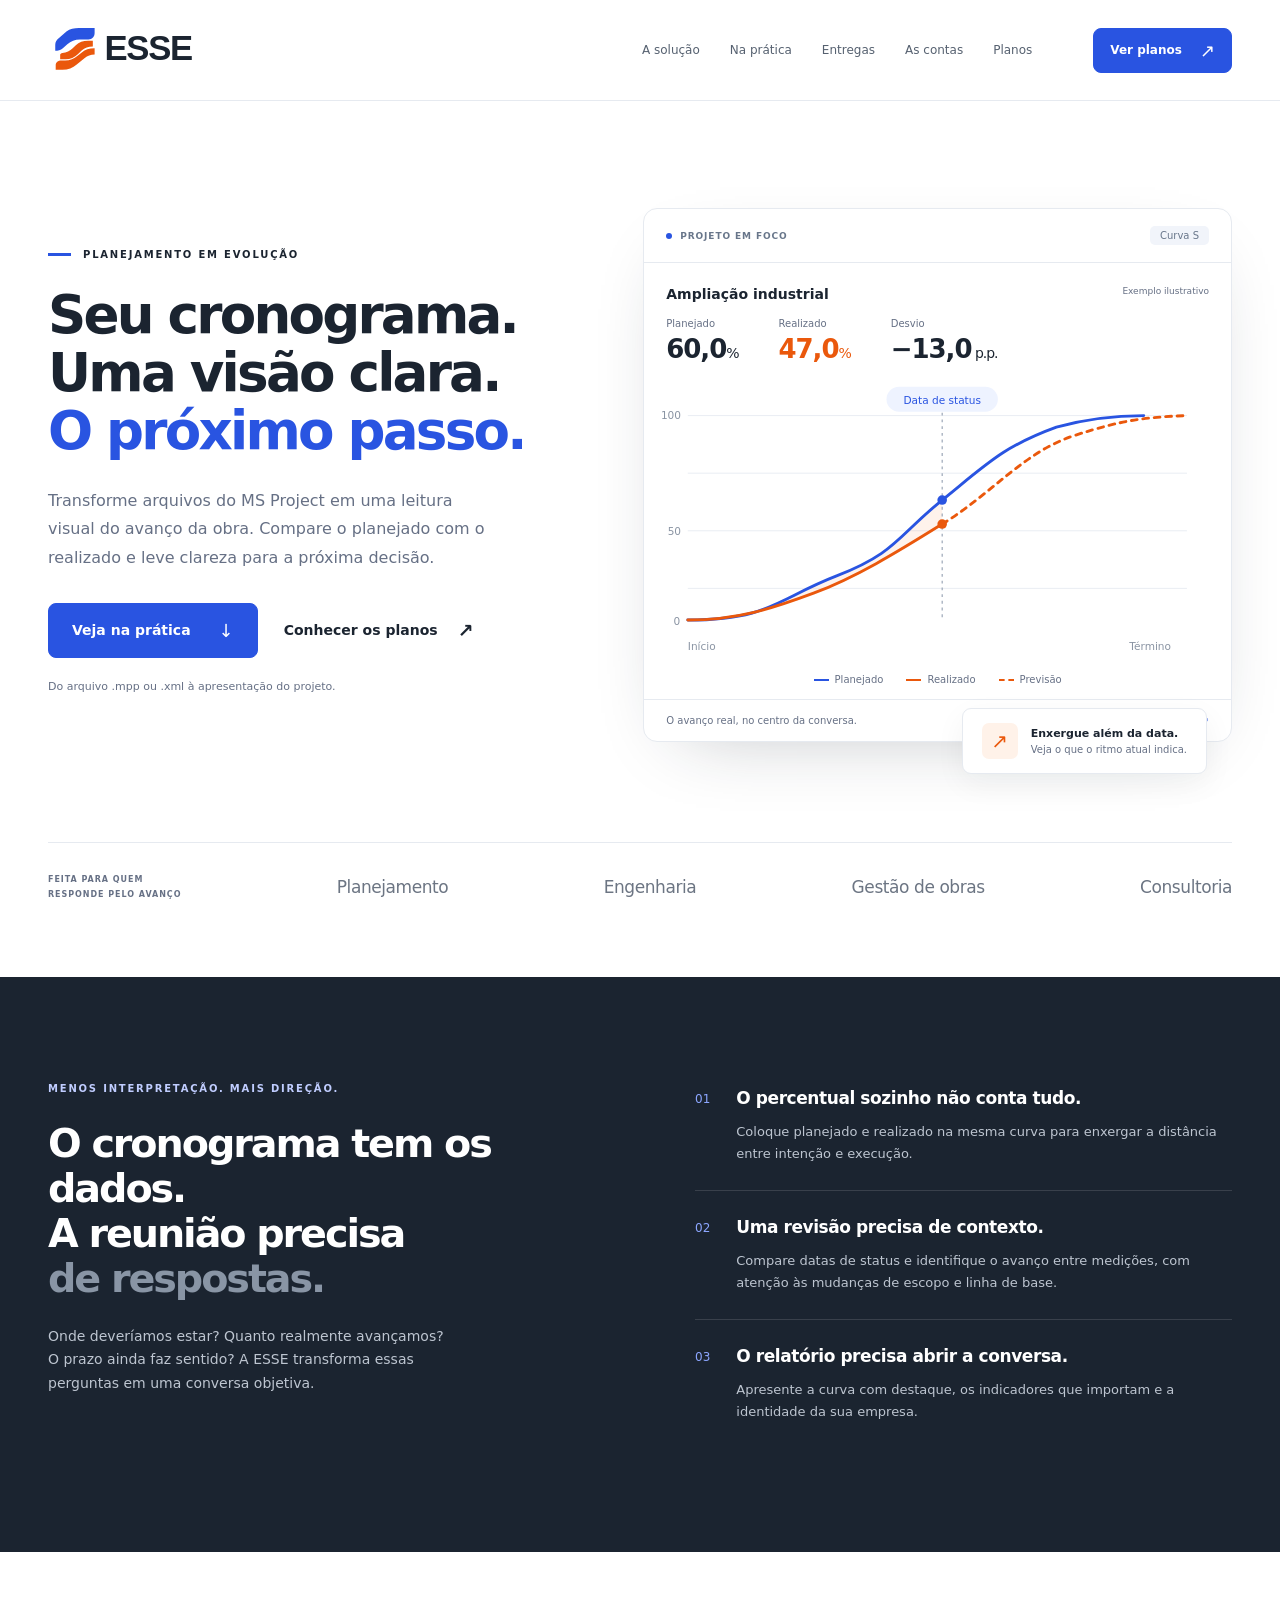
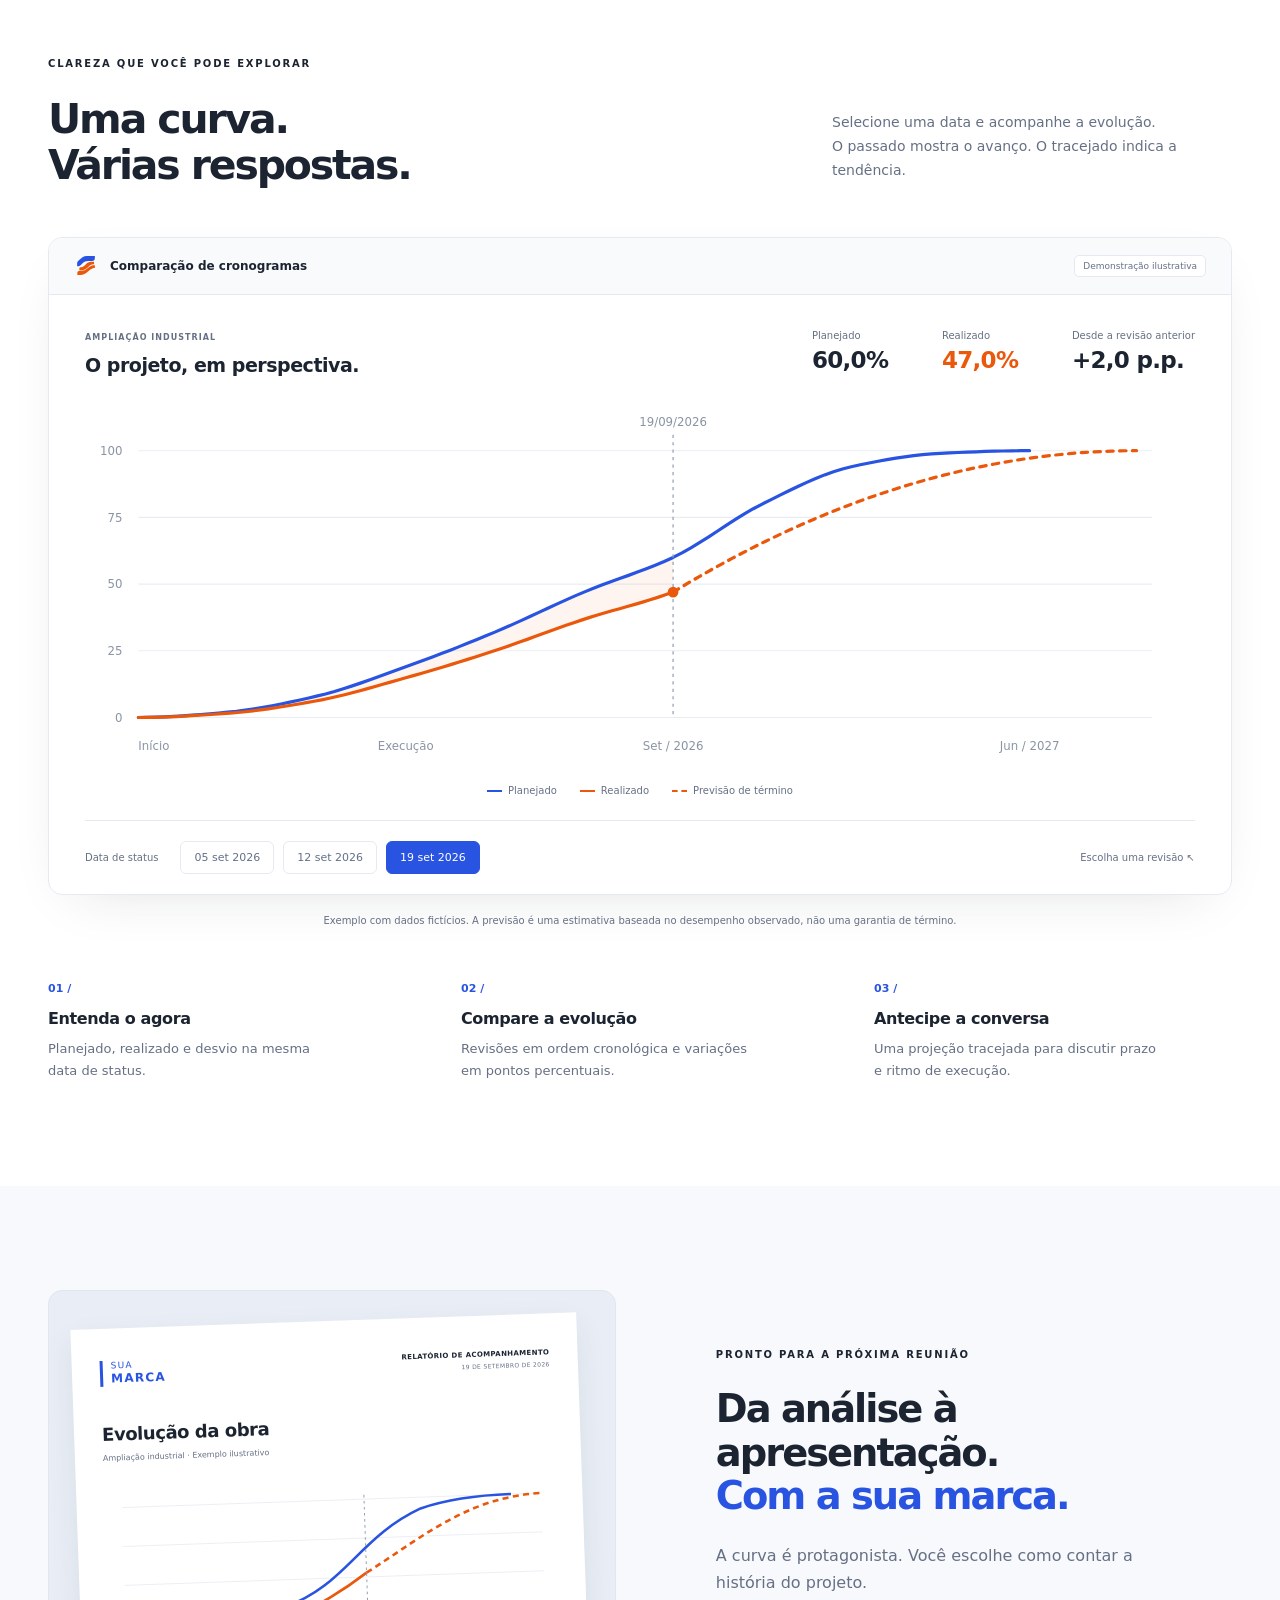
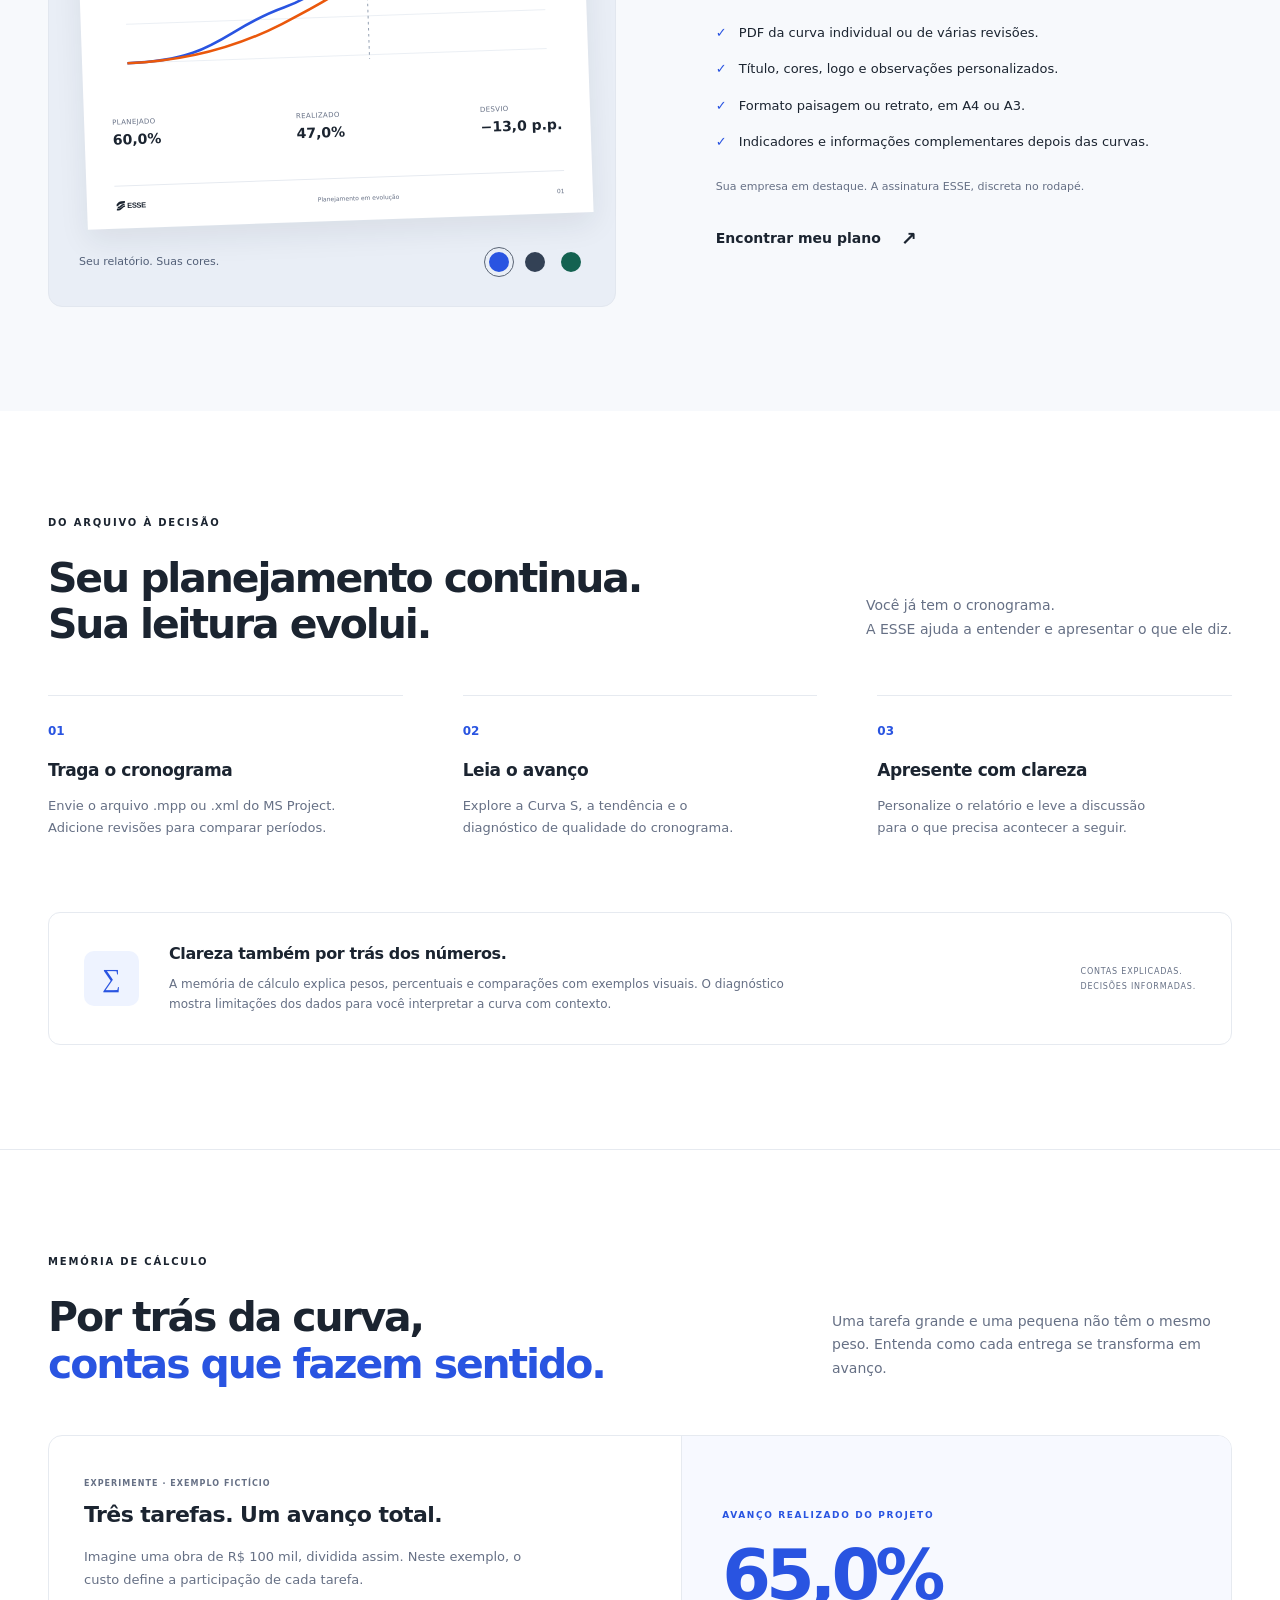
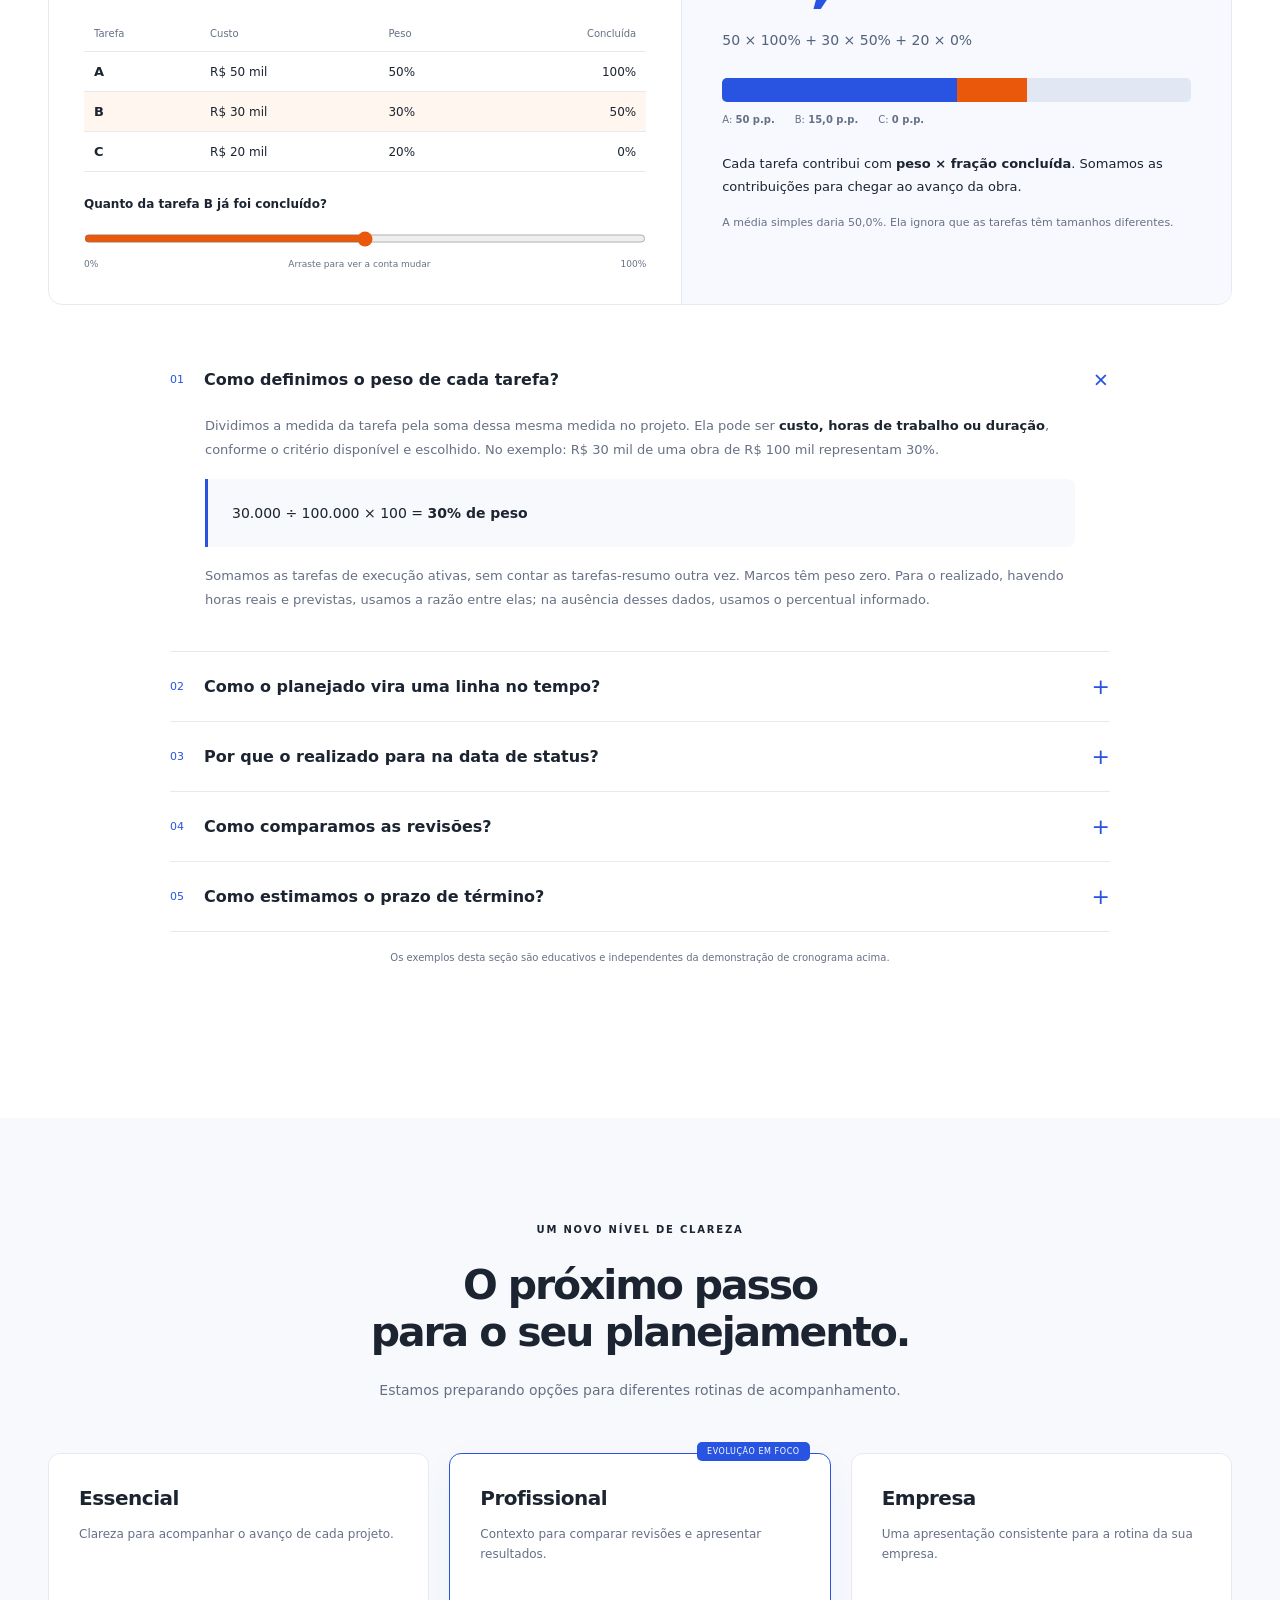
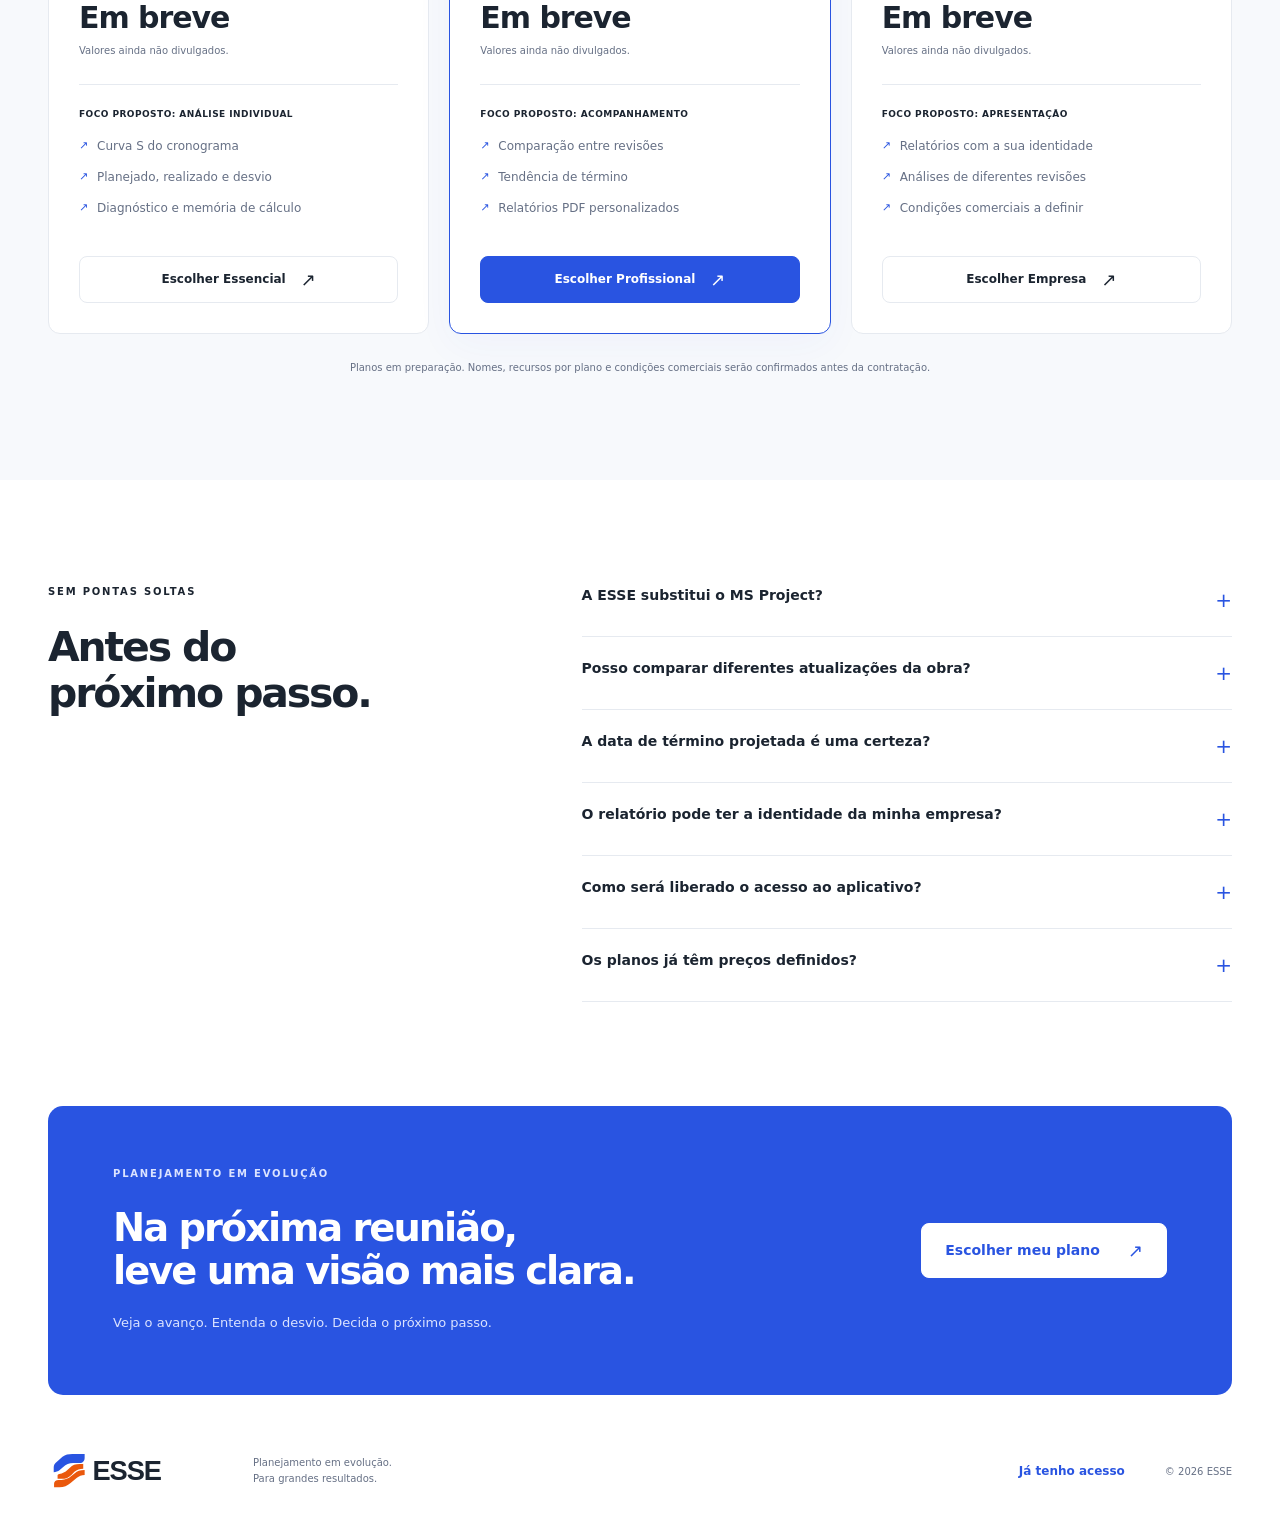
==== index.html @ 0343094c "feat: adiciona landing page ESSE Co-Authored-By: Claude Sonnet 5.5 <noreply@anthropic.com>" ====
<!doctype html>
<html lang="pt-BR">
<head>
  <meta charset="utf-8">
  <meta name="viewport" content="width=device-width, initial-scale=1">
  <title>ESSE — Seu cronograma, com clareza para decidir.</title>
  <meta name="description" content="Transforme cronogramas do MS Project em Curvas S, compare revisões e apresente relatórios com a sua marca. Planejamento em evolução com ESSE.">
  <meta name="theme-color" content="#2954E1">
  <meta property="og:title" content="ESSE — Veja o avanço. Entenda o desvio. Decida o próximo passo.">
  <meta property="og:description" content="Do cronograma à conversa que faz o projeto avançar. Conheça a ESSE.">
  <meta property="og:type" content="website">
  <link rel="icon" href="assets/favicon.svg" type="image/svg+xml">
  <link rel="stylesheet" href="assets/brand.css">
  <link rel="stylesheet" href="styles.css">
  <script src="config.js" defer></script>
  <script src="site.js" defer></script>
</head>
<body>
<a class="skip-link" href="#conteudo">Pular para o conteúdo</a>
<header class="site-header">
  <div class="wrap nav-row">
    <a href="#inicio" class="brand" aria-label="ESSE, início"><img src="assets/logo.svg" alt="ESSE" width="130" height="34"></a>
    <button class="menu-toggle" aria-expanded="false" aria-controls="navigation" aria-label="Abrir menu"><span></span><span></span></button>
    <nav id="navigation" aria-label="Navegação principal">
      <a href="#solucao">A solução</a><a href="#demonstracao">Na prática</a><a href="#entregas">Entregas</a><a href="#memoria">As contas</a><a href="#planos">Planos</a>
    </nav>
    <a class="button button-small" href="#planos">Ver planos <span aria-hidden="true">↗</span></a>
  </div>
</header>
<main id="conteudo">
  <section id="inicio" class="hero wrap">
    <div class="hero-copy">
      <p class="eyebrow"><span class="little-line"></span> PLANEJAMENTO EM EVOLUÇÃO</p>
      <h1>Seu cronograma.<br>Uma visão clara.<br><em>O próximo passo.</em></h1>
      <p class="lead">Transforme arquivos do MS Project em uma leitura visual do avanço da obra. Compare o planejado com o realizado e leve clareza para a próxima decisão.</p>
      <div class="actions"><a class="button" href="#demonstracao">Veja na prática <span aria-hidden="true">↓</span></a><a class="text-link" href="#planos">Conhecer os planos <span aria-hidden="true">↗</span></a></div>
      <p class="hero-footnote">Do arquivo .mpp ou .xml à apresentação do projeto.</p>
    </div>
    <div class="hero-visual" aria-label="Exemplo ilustrativo de análise de avanço">
      <div class="visual-top"><span class="project-dot"></span><span>PROJETO EM FOCO</span><span class="live-label">Curva S</span></div>
      <div class="visual-title"><span>Ampliação industrial</span><small>Exemplo ilustrativo</small></div>
      <div class="hero-kpis"><div><span>Planejado</span><b>60,0<small>%</small></b></div><div><span>Realizado</span><b class="orange">47,0<small>%</small></b></div><div><span>Desvio</span><b>−13,0<small> p.p.</small></b></div></div>
      <svg class="hero-chart" viewBox="0 0 580 290" role="img" aria-labelledby="hero-chart-title">
        <title id="hero-chart-title">Exemplo: planejado em 60%, realizado em 47% e previsão tracejada após a data de status.</title>
        <g class="chart-grid"><path d="M30 35H550M30 95H550M30 155H550M30 215H550"/></g>
        <g class="chart-labels"><text x="2" y="39">100</text><text x="9" y="159">50</text><text x="15" y="253">0</text><text x="30" y="279">Início</text><text x="490" y="279">Término</text></g>
        <path d="M30 248C115 248 123 226 185 202S248 161 295 123L295 148C247 178 206 206 161 220S74 248 30 248Z" fill="#EA580C" opacity=".08"/>
        <path d="M30 248C115 248 123 226 185 202S248 161 295 123S359 67 414 47C450 37 480 35 505 35" class="planned-stroke"/>
        <path d="M30 248C82 248 118 236 161 220S247 178 295 148" class="actual-stroke"/>
        <path d="M295 148C346 117 380 73 432 56S506 37 548 35" class="forecast-stroke"/>
        <path d="M295 25V249" class="status-stroke"/>
        <circle cx="295" cy="123" r="5" fill="#2954E1"/><circle cx="295" cy="148" r="5" fill="#EA580C"/>
        <rect x="237" y="5" width="116" height="26" rx="13" fill="#EEF3FF"/><text x="295" y="23" text-anchor="middle" font-size="11" fill="#2954E1">Data de status</text>
      </svg>
      <div class="chart-legend"><span class="legend-plan">Planejado</span><span class="legend-actual">Realizado</span><span class="legend-forecast">Previsão</span></div>
      <div class="visual-bottom"><span>O avanço real, no centro da conversa.</span><span aria-hidden="true">↗</span></div>
      <div class="floating-note"><span class="note-icon" aria-hidden="true">↗</span><div><strong>Enxergue além da data.</strong><span>Veja o que o ritmo atual indica.</span></div></div>
    </div>
  </section>
  <div class="audience wrap"><span>FEITA PARA QUEM<br>RESPONDE PELO AVANÇO</span><p>Planejamento</p><p>Engenharia</p><p>Gestão de obras</p><p>Consultoria</p></div>

  <section id="solucao" class="problem-section section-pad">
    <div class="wrap problem-grid">
      <div><p class="eyebrow">MENOS INTERPRETAÇÃO. MAIS DIREÇÃO.</p><h2>O cronograma tem os dados.<br>A reunião precisa <br><span class="muted">de respostas.</span></h2><p class="section-intro">Onde deveríamos estar? Quanto realmente avançamos? O prazo ainda faz sentido? A ESSE transforma essas perguntas em uma conversa objetiva.</p></div>
      <div class="questions">
        <article><span class="number">01</span><div><h3>O percentual sozinho não conta tudo.</h3><p>Coloque planejado e realizado na mesma curva para enxergar a distância entre intenção e execução.</p></div></article>
        <article><span class="number">02</span><div><h3>Uma revisão precisa de contexto.</h3><p>Compare datas de status e identifique o avanço entre medições, com atenção às mudanças de escopo e linha de base.</p></div></article>
        <article><span class="number">03</span><div><h3>O relatório precisa abrir a conversa.</h3><p>Apresente a curva com destaque, os indicadores que importam e a identidade da sua empresa.</p></div></article>
      </div>
    </div>
  </section>

  <section id="demonstracao" class="wrap section-pad demo-section">
    <div class="section-heading"><div><p class="eyebrow">CLAREZA QUE VOCÊ PODE EXPLORAR</p><h2>Uma curva.<br>Várias respostas.</h2></div><p>Selecione uma data e acompanhe a evolução.<br>O passado mostra o avanço. O tracejado indica a tendência.</p></div>
    <div class="demo-window">
      <div class="demo-toolbar"><div><img src="assets/favicon.svg" width="24" height="24" alt=""><span>Comparação de cronogramas</span></div><span class="pill">Demonstração ilustrativa</span></div>
      <div class="demo-body">
        <div class="demo-info"><div><span class="overline">AMPLIAÇÃO INDUSTRIAL</span><h3>O projeto, em perspectiva.</h3></div><div class="demo-kpis" aria-live="polite" aria-atomic="true"><div><span>Planejado</span><strong id="demo-plan">60,0%</strong></div><div><span>Realizado</span><strong id="demo-actual" class="orange">47,0%</strong></div><div><span>Desde a revisão anterior</span><strong id="demo-gain">+2,0 p.p.</strong></div></div></div>
        <svg id="demo-chart" viewBox="0 0 1040 340" role="img" aria-labelledby="demo-chart-title"><title id="demo-chart-title">Curva de avanço do exemplo selecionado.</title><g id="demo-grid"></g><path id="demo-area"/><path id="demo-planned" class="planned-stroke"/><path id="demo-real" class="actual-stroke"/><path id="demo-forecast" class="forecast-stroke"/><line id="demo-status" class="status-stroke" y1="25" y2="290"/><circle id="demo-dot" r="5" fill="#EA580C"/><text id="demo-status-label" y="17" text-anchor="middle" class="chart-labels">Status</text></svg>
        <div class="chart-legend"><span class="legend-plan">Planejado</span><span class="legend-actual">Realizado</span><span class="legend-forecast">Previsão de término</span></div>
        <div class="timeline"><span>Data de status</span><div role="group" aria-label="Selecionar data de status do exemplo"><button data-status="0" aria-pressed="false">05 set 2026</button><button data-status="1" aria-pressed="false">12 set 2026</button><button data-status="2" aria-pressed="true">19 set 2026</button></div><span class="timeline-tip">Escolha uma revisão <span aria-hidden="true">↖</span></span></div>
      </div>
    </div>
    <p class="demo-disclaimer">Exemplo com dados fictícios. A previsão é uma estimativa baseada no desempenho observado, não uma garantia de término.</p>
    <div class="feature-notes"><article><span class="feature-icon">01 /</span><h3>Entenda o agora</h3><p>Planejado, realizado e desvio na mesma data de status.</p></article><article><span class="feature-icon">02 /</span><h3>Compare a evolução</h3><p>Revisões em ordem cronológica e variações em pontos percentuais.</p></article><article><span class="feature-icon">03 /</span><h3>Antecipe a conversa</h3><p>Uma projeção tracejada para discutir prazo e ritmo de execução.</p></article></div>
  </section>

  <section id="entregas" class="deliver-section section-pad">
    <div class="wrap deliver-grid">
      <div class="report-stage">
        <div class="report-sheet" id="report-preview">
          <div class="report-header"><span class="client-logo">SUA<br><b>MARCA</b></span><span>RELATÓRIO DE ACOMPANHAMENTO<br><small>19 DE SETEMBRO DE 2026</small></span></div>
          <h3 id="report-title">Evolução da obra</h3><p>Ampliação industrial · Exemplo ilustrativo</p>
          <svg viewBox="0 0 520 230" role="img" aria-label="Exemplo de Curva S em um relatório personalizado"><g class="chart-grid"><path d="M20 20H505M20 65H505M20 110H505M20 155H505M20 200H505"/></g><path d="M20 200C125 200 130 165 203 142S292 64 365 33C402 22 439 20 470 20" class="report-plan"/><path d="M20 200C95 200 153 183 200 161S272 125 300 105" class="report-real"/><path d="M300 105C368 65 420 22 505 20" class="report-forecast"/><path d="M300 15V205" class="status-stroke"/></svg>
          <div class="report-metrics"><span>PLANEJADO<b>60,0%</b></span><span>REALIZADO<b>47,0%</b></span><span>DESVIO<b>−13,0 p.p.</b></span></div>
          <div class="report-footer"><img src="assets/logo-mono.svg" width="55" height="15" alt="ESSE"><span>Planejamento em evolução</span><span>01</span></div>
        </div>
        <div class="report-controls"><span>Seu relatório. Suas cores.</span><div role="group" aria-label="Cores da prévia do relatório"><button class="swatch swatch-blue" data-palette="blue" aria-label="Paleta azul" aria-pressed="true"></button><button class="swatch swatch-graphite" data-palette="graphite" aria-label="Paleta grafite" aria-pressed="false"></button><button class="swatch swatch-green" data-palette="green" aria-label="Paleta verde" aria-pressed="false"></button></div></div>
      </div>
      <div class="deliver-copy"><p class="eyebrow">PRONTO PARA A PRÓXIMA REUNIÃO</p><h2>Da análise à apresentação.<br><em>Com a sua marca.</em></h2><p class="section-intro">A curva é protagonista. Você escolhe como contar a história do projeto.</p><ul class="check-list"><li>PDF da curva individual ou de várias revisões.</li><li>Título, cores, logo e observações personalizados.</li><li>Formato paisagem ou retrato, em A4 ou A3.</li><li>Indicadores e informações complementares depois das curvas.</li></ul><p class="small-note">Sua empresa em destaque. A assinatura ESSE, discreta no rodapé.</p><a class="text-link" href="#planos">Encontrar meu plano <span aria-hidden="true">↗</span></a></div>
    </div>
  </section>

  <section class="wrap section-pad method-section">
    <div class="section-heading"><div><p class="eyebrow">DO ARQUIVO À DECISÃO</p><h2>Seu planejamento continua.<br>Sua leitura evolui.</h2></div><p>Você já tem o cronograma.<br>A ESSE ajuda a entender e apresentar o que ele diz.</p></div>
    <ol class="steps"><li><span>01</span><h3>Traga o cronograma</h3><p>Envie o arquivo .mpp ou .xml do MS Project. Adicione revisões para comparar períodos.</p></li><li><span>02</span><h3>Leia o avanço</h3><p>Explore a Curva S, a tendência e o diagnóstico de qualidade do cronograma.</p></li><li><span>03</span><h3>Apresente com clareza</h3><p>Personalize o relatório e leve a discussão para o que precisa acontecer a seguir.</p></li></ol>
    <div class="transparency"><div class="transparency-symbol" aria-hidden="true">∑</div><div><h3>Clareza também por trás dos números.</h3><p>A memória de cálculo explica pesos, percentuais e comparações com exemplos visuais. O diagnóstico mostra limitações dos dados para você interpretar a curva com contexto.</p></div><span class="transparency-tag">CONTAS EXPLICADAS.<br>DECISÕES INFORMADAS.</span></div>
  </section>

  <section id="memoria" class="calculation-section section-pad">
    <div class="wrap">
      <div class="section-heading"><div><p class="eyebrow">MEMÓRIA DE CÁLCULO</p><h2>Por trás da curva,<br><em>contas que fazem sentido.</em></h2></div><p>Uma tarefa grande e uma pequena não têm o mesmo peso. Entenda como cada entrega se transforma em avanço.</p></div>
      <div class="calculation-lab">
        <div class="calculation-example">
          <span class="overline">EXPERIMENTE · EXEMPLO FICTÍCIO</span><h3>Três tarefas. Um avanço total.</h3><p>Imagine uma obra de R$ 100 mil, dividida assim. Neste exemplo, o custo define a participação de cada tarefa.</p>
          <div class="calculation-table"><table><caption class="sr-only">Exemplo de avanço ponderado por custo</caption><thead><tr><th scope="col">Tarefa</th><th scope="col">Custo</th><th scope="col">Peso</th><th scope="col">Concluída</th></tr></thead><tbody><tr><th scope="row">A</th><td>R$ 50 mil</td><td>50%</td><td>100%</td></tr><tr class="editable-row"><th scope="row">B</th><td>R$ 30 mil</td><td>30%</td><td><output id="task-b-percent" for="task-b-progress">50%</output></td></tr><tr><th scope="row">C</th><td>R$ 20 mil</td><td>20%</td><td>0%</td></tr></tbody></table></div>
          <div class="calculation-slider"><label for="task-b-progress">Quanto da tarefa B já foi concluído?</label><input id="task-b-progress" type="range" min="0" max="100" value="50" step="5" aria-describedby="slider-hint"><div><span>0%</span><span id="slider-hint">Arraste para ver a conta mudar</span><span>100%</span></div></div>
        </div>
        <div class="calculation-result" aria-live="polite" aria-atomic="true">
          <p class="eyebrow">AVANÇO REALIZADO DO PROJETO</p><p class="calculation-total"><output id="weighted-total" for="task-b-progress">65,0%</output></p><p class="calculation-equation">50 × 100% + 30 × <span id="equation-progress">50%</span> + 20 × 0%</p>
          <div class="contribution-bar" role="img" aria-label="A entrega 50 pontos percentuais, B entrega 15 e C entrega zero" id="contribution-bar"><span class="contribution-a"></span><span id="contribution-b"></span></div>
          <div class="contribution-labels"><span>A: <b>50 p.p.</b></span><span>B: <b id="b-contribution">15 p.p.</b></span><span>C: <b>0 p.p.</b></span></div>
          <p class="calculation-insight">Cada tarefa contribui com <strong>peso × fração concluída</strong>. Somamos as contribuições para chegar ao avanço da obra.</p><p class="calculation-simple">A média simples daria <span id="simple-average">50,0%</span>. Ela ignora que as tarefas têm tamanhos diferentes.</p>
        </div>
      </div>
      <div class="calculation-explanations">
        <details open><summary><span class="calculation-step">01</span><span>Como definimos o peso de cada tarefa?</span><span aria-hidden="true">+</span></summary><div class="calculation-detail"><p>Dividimos a medida da tarefa pela soma dessa mesma medida no projeto. Ela pode ser <strong>custo, horas de trabalho ou duração</strong>, conforme o critério disponível e escolhido. No exemplo: R$ 30 mil de uma obra de R$ 100 mil representam 30%.</p><div class="formula">30.000 ÷ 100.000 × 100 = <strong>30% de peso</strong></div><p>Somamos as tarefas de execução ativas, sem contar as tarefas-resumo outra vez. Marcos têm peso zero. Para o realizado, havendo horas reais e previstas, usamos a razão entre elas; na ausência desses dados, usamos o percentual informado.</p></div></details>
        <details><summary><span class="calculation-step">02</span><span>Como o planejado vira uma linha no tempo?</span><span aria-hidden="true">+</span></summary><div class="calculation-detail"><p>O peso de uma tarefa é distribuído pelos seus dias úteis. Se ela representa 30% da obra e foi planejada para 10 dias úteis, contribui com 3 pontos percentuais por dia.</p><div class="formula">30% ÷ 10 dias = <strong>3 p.p. por dia</strong><br>Após 5 dias: 5 × 3 = <strong>15 p.p. acumulados</strong></div><div class="daily-contributions" role="img" aria-label="Dez parcelas de 3 pontos percentuais; as primeiras cinco somam 15 pontos percentuais"><span>3</span><span>3</span><span>3</span><span>3</span><span>3</span><span>3</span><span>3</span><span>3</span><span>3</span><span>3</span></div><p>Somar as parcelas de todas as tarefas até cada data forma a curva acumulada. A referência usual é a linha de base. O calendário do cálculo considera segunda a sexta, sem feriados; semanas e meses apenas agrupam as parcelas.</p></div></details>
        <details><summary><span class="calculation-step">03</span><span>Por que o realizado para na data de status?</span><span aria-hidden="true">+</span></summary><div class="calculation-detail"><p>A data de status é a fotografia do que sabemos naquele momento. A contribuição realizada é distribuída entre o início real (ou o início de referência disponível) e o término real, limitado ao status. Sem término real, o corte é o próprio status.</p><div class="status-explanation"><span>Realizado até aqui <b>━━━━━━</b></span><strong>Data de status</strong><span>Estimativa depois <b>┄┄┄┄┄┄</b></span></div><p>Essa linha reconstrói a distribuição do trabalho: <strong>não significa que houve uma medição em cada dia</strong>. Após o status, o trecho tracejado é previsão.</p></div></details>
        <details><summary><span class="calculation-step">04</span><span>Como comparamos as revisões?</span><span aria-hidden="true">+</span></summary><div class="calculation-detail"><p>Ordenamos as revisões pela data de status e subtraímos os percentuais. De 30% para 42%, o projeto ganhou <strong>12 pontos percentuais</strong>, ou p.p.</p><div class="formula">Avanço entre revisões: 42% − 30% = <strong>+12 p.p.</strong><br>Desvio do plano: realizado 42% − planejado 50% = <strong>−8 p.p.</strong></div><p>O crescimento relativo seria 12 ÷ 30 = 40%, outra medida. Se escopo, pesos ou linha de base mudarem, parte da diferença pode ser revisão do plano. Duas revisões na mesma data não representam tempo decorrido.</p></div></details>
        <details><summary><span class="calculation-step">05</span><span>Como estimamos o prazo de término?</span><span aria-hidden="true">+</span></summary><div class="calculation-detail"><p>Com medições compatíveis, calculamos o ganho por dia. Se a obra passou de 30% para 42% em 14 dias, o ritmo foi de aproximadamente 0,857 ponto percentual por dia. Restam 58 pontos para chegar a 100%.</p><div class="formula">Ritmo: (42 − 30) ÷ 14 = <strong>0,857 p.p./dia</strong><br>Tempo restante: 58 ÷ 0,857 ≈ <strong>68 dias após o status</strong></div><p>Sem medições suficientes, usamos o índice de desempenho: <strong>IDP = realizado ÷ planejado</strong>. Com IDP de 0,75 e 60 dias restantes no plano, a estimativa seria 60 ÷ 0,75 = 80 dias. Os dias são arredondados.</p><p>Usamos revisões anteriores ao status, sem atravessar mudanças de critério ou linha de base. A previsão depende de dados válidos e ritmo positivo; é uma hipótese de manutenção do desempenho, não uma garantia.</p></div></details>
      </div>
      <p class="demo-disclaimer">Os exemplos desta seção são educativos e independentes da demonstração de cronograma acima.</p>
    </div>
  </section>

  <section id="planos" class="plans-section section-pad">
    <div class="wrap"><div class="plans-heading"><p class="eyebrow">UM NOVO NÍVEL DE CLAREZA</p><h2>O próximo passo<br>para o seu planejamento.</h2><p>Estamos preparando opções para diferentes rotinas de acompanhamento.</p></div>
    <div id="plan-cards" class="plan-cards"></div>
    <noscript><p class="plan-notice">Planos Essencial, Profissional e Empresa em preparação. Valores ainda não divulgados.</p></noscript>
    <p class="plan-notice">Planos em preparação. Nomes, recursos por plano e condições comerciais serão confirmados antes da contratação.</p></div>
  </section>

  <section class="wrap faq-section section-pad"><div><p class="eyebrow">SEM PONTAS SOLTAS</p><h2>Antes do<br>próximo passo.</h2></div><div class="faq-list">
    <details><summary>A ESSE substitui o MS Project?<span aria-hidden="true">+</span></summary><p>O cronograma continua sendo elaborado e atualizado no MS Project. A ESSE lê os arquivos .mpp ou .xml para analisar o avanço, comparar revisões e preparar a apresentação dos resultados.</p></details>
    <details><summary>Posso comparar diferentes atualizações da obra?<span aria-hidden="true">+</span></summary><p>Sim. As revisões são organizadas pela data de status. Você consulta a curva de cada uma e vê a variação do avanço entre períodos. Alterações de estrutura, pesos ou linha de base precisam ser consideradas na interpretação.</p></details>
    <details><summary>A data de término projetada é uma certeza?<span aria-hidden="true">+</span></summary><p>É uma estimativa. Ela usa o ritmo medido entre revisões compatíveis ou o índice de desempenho quando não há medições suficientes. Mudanças no ritmo, escopo ou condições de execução podem alterar a projeção.</p></details>
    <details><summary>O relatório pode ter a identidade da minha empresa?<span aria-hidden="true">+</span></summary><p>Sim. Você escolhe título, cores das curvas, logo, formato e comentários. A ESSE mantém uma assinatura discreta, com opção monocromática.</p></details>
    <details><summary>Como será liberado o acesso ao aplicativo?<span aria-hidden="true">+</span></summary><p>O acesso será liberado após a confirmação da compra, vinculado à conta do cliente. A contratação e a área do cliente ainda estão em preparação.</p></details>
    <details><summary>Os planos já têm preços definidos?<span aria-hidden="true">+</span></summary><p>Ainda não. Os valores e as condições de cada plano serão apresentados quando a oferta comercial estiver definida.</p></details>
  </div></section>

  <section class="closing wrap"><div><p class="eyebrow">PLANEJAMENTO EM EVOLUÇÃO</p><h2>Na próxima reunião,<br>leve uma visão mais clara.</h2><p>Veja o avanço. Entenda o desvio. Decida o próximo passo.</p></div><a href="#planos" class="button button-white">Escolher meu plano <span aria-hidden="true">↗</span></a></section>
</main>
<footer class="wrap site-footer"><a href="#inicio" aria-label="ESSE, voltar ao início"><img src="assets/logo.svg" width="115" height="30" alt="ESSE"></a><p>Planejamento em evolução.<br>Para grandes resultados.</p><a class="customer-link" href="#acesso" data-customer-access>Já tenho acesso</a><span>© <span id="year">2026</span> ESSE</span></footer>
<dialog id="access-dialog" aria-labelledby="access-title"><form method="dialog"><button class="close-dialog" aria-label="Fechar aviso">×</button><img src="assets/logo.svg" alt="ESSE" width="180" height="47"><p class="eyebrow" id="access-eyebrow">SEU PRÓXIMO PASSO</p><h2 id="access-title">Escolha seu plano.</h2><p id="access-message"></p><ol class="purchase-steps"><li>Escolha do plano</li><li>Confirmação do pagamento</li><li>Liberação do acesso</li></ol><p class="purchase-note" id="purchase-note">A contratação ainda não está disponível. Nenhuma cobrança será realizada nesta prévia.</p><a id="checkout-link" class="button" hidden>Continuar para a compra <span aria-hidden="true">↗</span></a><button type="button" id="checkout-pending" class="button" disabled>Contratação em breve</button><button class="dialog-back">Continuar conhecendo</button></form></dialog>
</body>
</html>
---- assets/brand.css ----
:root {
  --esse-blue: #2954E1;
  --esse-orange: #EA580C;
  --esse-graphite: #1B2430;
  --esse-white: #FFFFFF;

  --esse-bg: #F7F9FC;
  --esse-surface: #FFFFFF;
  --esse-surface-subtle: #F9FAFB;
  --esse-border: #E6EAF0;

  --esse-text: #1B2430;
  --esse-text-secondary: #667085;
  --esse-text-muted: #98A2B3;

  --esse-blue-soft: #EEF3FF;
  --esse-orange-soft: #FFF2E9;

  --esse-success: #15803D;
  --esse-warning: #B45309;
  --esse-danger: #B42318;

  --esse-radius-sm: 8px;
  --esse-radius-md: 12px;
  --esse-radius-lg: 16px;
  --esse-radius-xl: 20px;

  --esse-shadow-sm: 0 1px 2px rgba(27, 36, 48, .06);
  --esse-shadow-md: 0 8px 24px rgba(27, 36, 48, .08);
  --esse-focus-ring: 0 0 0 3px rgba(41, 84, 225, .18);

  --esse-font-sans: Inter, ui-sans-serif, system-ui, -apple-system, BlinkMacSystemFont, "Segoe UI", sans-serif;
}
---- styles.css ----
:root{--blue:#2954e1;--orange:#ea580c;--ink:#1b2430;--muted:#667085;--border:#e6eaf0;--soft:#f7f9fc;--plan:#2954e1;--real:#ea580c;font-family:Inter,ui-sans-serif,system-ui,-apple-system,BlinkMacSystemFont,"Segoe UI",sans-serif;color:var(--ink);font-synthesis:none}
*{box-sizing:border-box}html{scroll-behavior:smooth;scroll-padding-top:100px}body{margin:0;background:#fff}a{color:inherit;text-decoration:none}button,input{font:inherit}button,a,summary{-webkit-tap-highlight-color:transparent}button{cursor:pointer}img{display:block;max-width:100%}button{border:0}p{line-height:1.7}h1,h2,h3,p{margin-top:0}h1,h2,h3{font-weight:650}h1,h2{letter-spacing:-.052em}h2{font-size:clamp(2.15rem,3.2vw,3.1rem);line-height:1.13;margin-bottom:24px}h3{letter-spacing:-.025em;font-size:1.15rem;line-height:1.4}em{font-style:normal;color:var(--blue)}.wrap{width:min(1200px,calc(100% - 96px));margin-inline:auto}.section-pad{padding-block:104px}.eyebrow{font-size:10px;font-weight:750;letter-spacing:.18em;line-height:1.6;margin-bottom:24px}.muted{color:#818b99}.orange{color:var(--orange)}.section-intro{font-size:16px;color:var(--muted);max-width:450px}.button{display:inline-flex;align-items:center;justify-content:center;gap:28px;padding:16px 23px;background:var(--blue);color:white;font-size:14px;font-weight:600;border:1px solid var(--blue);border-radius:8px;white-space:nowrap;transition:background .18s,transform .18s}.button:hover{background:#2146c1;transform:translateY(-2px)}.button span{font-size:18px;font-weight:400}.button-small{font-size:12px;padding:11px 16px;gap:18px}.text-link{font-size:14px;font-weight:600;display:inline-flex;gap:20px;align-items:center}.text-link:hover{color:var(--blue)}.text-link span{font-size:19px}.actions{display:flex;align-items:center;gap:26px}.skip-link{position:fixed;top:-70px;left:16px;padding:12px;background:var(--ink);color:#fff;z-index:100}.skip-link:focus{top:10px}:focus-visible{outline:3px solid #7a98fa;outline-offset:4px}
.site-header{position:sticky;top:0;z-index:20;background:#fff;border-bottom:1px solid var(--border)}.nav-row{min-height:88px;display:flex;align-items:center;gap:35px}.brand{margin-right:auto}.brand img{width:130px;height:auto}nav{display:flex;gap:30px;align-items:center;margin-right:26px}nav a{font-size:12px;font-weight:500;color:#566170}nav a:hover{color:var(--blue)}.menu-toggle{display:none}
.hero{display:grid;grid-template-columns:1fr 1.1fr;gap:60px;align-items:center;padding-top:100px;padding-bottom:100px}.hero .eyebrow{display:flex;align-items:center;gap:12px}.little-line{width:23px;height:3px;background:var(--blue)}h1{font-size:clamp(2.8rem,4.15vw,4.05rem);line-height:1.09;margin-bottom:26px}.lead{font-size:16px;line-height:1.8;color:var(--muted);max-width:450px;margin-bottom:30px}.hero-footnote{font-size:11px;color:var(--muted);margin:20px 0 0}.hero-visual{position:relative;border:1px solid var(--border);border-radius:14px;box-shadow:0 24px 75px -40px #1b243054;background:#fff;margin-top:7px}.visual-top{border-bottom:1px solid var(--border);padding:17px 22px;display:flex;gap:8px;align-items:center;font-size:9px;letter-spacing:.1em;font-weight:650;color:#68768a}.project-dot{width:6px;height:6px;border-radius:100%;background:var(--blue)}.live-label{margin-left:auto;font-size:10px;font-weight:400;letter-spacing:0;background:#f1f4fa;padding:4px 10px;border-radius:5px}.visual-title{display:flex;justify-content:space-between;padding:23px 22px 16px;font-weight:650;font-size:14px}.visual-title small{font-size:9px;font-weight:400;color:var(--muted)}.hero-kpis{display:flex;padding:0 22px;gap:40px}.hero-kpis span{font-size:10px;display:block;color:var(--muted);margin-bottom:5px}.hero-kpis b{font-weight:600;font-size:26px;letter-spacing:-.04em}.hero-kpis small{font-size:14px;font-weight:450}.hero-chart{width:100%;display:block;padding:18px 15px 0}.chart-grid path,.chart-grid line{stroke:#e9edf3;fill:none}.chart-labels{font-size:11px;fill:#8a94a3}.planned-stroke,.actual-stroke,.forecast-stroke{fill:none;stroke-width:3;stroke-linecap:round;stroke-linejoin:round}.planned-stroke{stroke:var(--blue)}.actual-stroke,.forecast-stroke{stroke:var(--orange)}.forecast-stroke{stroke-dasharray:6 6}.status-stroke{stroke:#97a3b4;stroke-width:1.2;stroke-dasharray:3 4}.chart-legend{display:flex;gap:23px;justify-content:center;font-size:10px;color:var(--muted);padding:14px}.chart-legend span{display:inline-flex;align-items:center;gap:6px}.chart-legend span:before{content:"";width:15px;border-top:2px solid var(--blue)}.chart-legend .legend-actual:before{border-color:var(--orange)}.chart-legend .legend-forecast:before{border-top:2px dashed var(--orange)}.visual-bottom{border-top:1px solid var(--border);padding:15px 22px;font-size:10px;display:flex;justify-content:space-between;color:var(--muted)}.visual-bottom>span:last-child{color:var(--blue)}.floating-note{position:absolute;bottom:-33px;right:24px;display:flex;gap:13px;align-items:center;background:#fff;border:1px solid var(--border);box-shadow:0 10px 30px #1b24300d;border-radius:9px;padding:14px 19px}.note-icon{background:#fff2e9;color:var(--orange);border-radius:7px;font-size:20px;display:grid;place-items:center;width:36px;height:36px}.floating-note strong,.floating-note div span{display:block;font-size:11px}.floating-note div span{color:var(--muted);font-size:10px;margin-top:4px}.audience{display:flex;align-items:center;justify-content:space-between;gap:30px;padding-block:30px;border-top:1px solid var(--border);margin-bottom:45px}.audience>span{font-size:8px;line-height:1.8;letter-spacing:.12em;color:var(--muted);font-weight:650}.audience p{margin:0;color:#6c7583;font-size:17px;letter-spacing:-.025em;font-weight:500}
.problem-section{background:var(--ink);color:#fff}.problem-grid{display:grid;grid-template-columns:1fr 1fr;gap:110px}.problem-section .eyebrow{color:#c0cdff}.problem-section h2{font-size:clamp(2.2rem,3.1vw,3rem)}.problem-section .section-intro{color:#bdc5d0;font-size:14px;max-width:410px}.problem-section .muted{color:#8995a5}.questions article{display:flex;gap:26px;border-bottom:1px solid #ffffff21;padding:25px 0}.questions article:first-child{padding-top:6px}.questions article:last-child{border-bottom:0}.number{font-size:12px;color:#8ca6ff;padding-top:5px;font-variant-numeric:tabular-nums}.questions h3{font-size:17px;margin-bottom:10px}.questions p{font-size:13px;color:#bdc5d0;margin-bottom:0}.section-heading{display:flex;justify-content:space-between;align-items:end;gap:60px;margin-bottom:48px}.section-heading h2{margin:0}.section-heading>p{color:var(--muted);font-size:14px;max-width:400px;margin:0 0 6px}.demo-window{border:1px solid var(--border);border-radius:14px;overflow:hidden;box-shadow:0 18px 55px -28px #1b24302b}.demo-toolbar{background:#f9fafc;border-bottom:1px solid var(--border);padding:16px 25px;display:flex;align-items:center;justify-content:space-between;gap:15px}.demo-toolbar>div{display:flex;align-items:center;gap:12px;font-size:12px;font-weight:600}.pill{font-size:9px;color:var(--muted);padding:5px 8px;border:1px solid var(--border);border-radius:5px;background:white}.demo-body{padding:30px 36px 0}.demo-info{display:flex;justify-content:space-between;align-items:center;gap:20px;margin-bottom:30px}.overline{font-size:8px;letter-spacing:.13em;color:var(--muted);font-weight:600}.demo-info h3{font-size:19px;margin:8px 0 0}.demo-kpis{display:flex;gap:40px}.demo-kpis span{font-size:10px;display:block;color:var(--muted);margin-bottom:6px}.demo-kpis strong{font-size:23px;font-weight:600;letter-spacing:-.03em;display:block;min-width:90px}#demo-chart{display:block;width:100%;height:auto}#demo-area{fill:#ea580c;fill-opacity:.06}.timeline{border-top:1px solid var(--border);padding:20px 0;display:flex;align-items:center;gap:22px;font-size:10px;color:var(--muted);margin-top:10px}.timeline>div{display:flex;gap:9px}.timeline button{border-radius:6px;background:#fff;color:#627089;border:1px solid var(--border);padding:9px 13px;font-size:11px;transition:background .2s,color .2s}.timeline button[aria-pressed=true]{background:var(--blue);border-color:var(--blue);color:white}.timeline button:hover{border-color:var(--blue)}.timeline-tip{margin-left:auto}.demo-disclaimer{font-size:10px;text-align:center;color:var(--muted);margin:17px 0 48px}.feature-notes{display:grid;grid-template-columns:repeat(3,1fr);gap:55px}.feature-icon{font-size:11px;color:var(--blue);font-weight:650}.feature-notes h3{font-size:16px;margin:12px 0 7px}.feature-notes p{color:var(--muted);font-size:13px;margin:0;max-width:290px}
.deliver-section{background:var(--soft)}.deliver-grid{display:grid;grid-template-columns:1.1fr 1fr;gap:100px;align-items:center}.report-stage{padding:30px;background:#e9eef6;border:1px solid #e2e7ef;border-radius:14px}.report-sheet{--plan:var(--blue);--real:var(--orange);background:#fff;padding:32px 28px 15px;box-shadow:0 12px 30px #1b243014;transform:rotate(-2deg);transition:transform .2s}.report-stage:hover .report-sheet{transform:rotate(0deg)}.report-header{display:flex;justify-content:space-between;align-items:center;gap:20px;margin-bottom:35px}.client-logo{color:var(--plan);border-left:3px solid var(--plan);padding-left:8px;font-size:9px;letter-spacing:.14em;line-height:1.25}.client-logo b{font-size:12px}.report-header>span:last-child{font-size:7px;font-weight:600;text-align:right;line-height:1.8;letter-spacing:.05em}.report-header small{font-size:6px;color:var(--muted);font-weight:400}.report-sheet h3{font-size:18px;margin:0 0 5px}.report-sheet>p{font-size:8px;color:var(--muted);margin:0 0 25px}.report-sheet svg{width:100%}.report-plan{stroke:var(--plan);stroke-width:3;fill:none}.report-real,.report-forecast{stroke:var(--real);stroke-width:3;fill:none}.report-forecast{stroke-dasharray:7 5}.report-metrics{display:flex;justify-content:space-between;margin:25px 0 38px;font-size:7px;letter-spacing:.05em;color:var(--muted)}.report-metrics b{display:block;font-size:14px;font-weight:600;color:var(--ink);margin-top:5px;letter-spacing:0}.report-footer{display:flex;justify-content:space-between;align-items:center;border-top:1px solid var(--border);padding-top:12px;font-size:6px;color:var(--muted)}.report-footer img{width:45px}.report-controls{display:flex;align-items:center;justify-content:space-between;margin-top:27px;gap:15px}.report-controls>span{font-size:11px;color:#536078}.report-controls>div{display:flex;gap:8px}.swatch{width:28px;height:28px;border-radius:100%;border:4px solid #e9eef6;outline:1px solid transparent}.swatch[aria-pressed=true]{outline-color:#5b6575}.swatch-blue{background:var(--blue)}.swatch-graphite{background:#334155}.swatch-green{background:#146251}.deliver-copy h2{font-size:clamp(2.05rem,3vw,2.75rem)}.check-list{list-style:none;padding:0;margin:25px 0}.check-list li{font-size:13px;line-height:1.8;padding-left:23px;position:relative;margin-bottom:13px}.check-list li:before{content:"✓";position:absolute;left:0;color:var(--blue);font-weight:700}.small-note{font-size:11px;color:var(--muted);margin-bottom:30px}.steps{display:grid;grid-template-columns:repeat(3,1fr);gap:60px;list-style:none;padding:0;margin:0}.steps li{border-top:1px solid var(--border);padding-top:24px}.steps span{color:var(--blue);font-size:12px;font-weight:600}.steps h3{font-size:17px;margin:20px 0 12px}.steps p{color:var(--muted);font-size:13px;max-width:290px}.transparency{display:flex;align-items:center;gap:30px;border:1px solid var(--border);border-radius:12px;padding:30px 35px;margin-top:60px}.transparency-symbol{flex-shrink:0;display:grid;place-items:center;width:55px;height:55px;color:var(--blue);background:#eef3ff;border-radius:10px;font-size:26px;font-family:Georgia,serif}.transparency h3{font-size:16px;margin-bottom:8px}.transparency p{font-size:12px;color:var(--muted);margin:0;max-width:630px}.transparency-tag{font-size:8px;line-height:1.9;letter-spacing:.1em;color:var(--muted);margin-left:auto;flex-shrink:0}
.plans-section{background:var(--soft)}.plans-heading{text-align:center;max-width:670px;margin:0 auto 50px}.plans-heading>p:last-child{font-size:14px;color:var(--muted)}.plan-cards{display:grid;grid-template-columns:repeat(3,1fr);gap:20px}.plan{display:flex;flex-direction:column;border:1px solid var(--border);border-radius:12px;background:#fff;padding:30px;position:relative}.plan.featured{border:1.5px solid var(--blue);box-shadow:0 12px 40px #2954e10a}.plan-badge{position:absolute;right:20px;top:-12px;background:var(--blue);border-radius:5px;padding:5px 10px;font-size:8px;letter-spacing:.07em;color:white}.plan h3{font-size:20px;margin:0 0 12px}.plan-description{font-size:12px;color:var(--muted);min-height:46px;margin-bottom:28px}.plan-price{font-size:30px;font-weight:600;letter-spacing:-.035em;margin:0;line-height:1.3}.plan-price-note{font-size:10px;color:var(--muted);margin:5px 0 25px}.plan .button{width:100%;background:white;color:var(--ink);border-color:var(--border);font-size:12px;padding:12px;margin-top:auto;gap:15px}.plan .button:hover{border-color:var(--blue);color:var(--blue)}.plan.featured .button{background:var(--blue);color:white;border-color:var(--blue)}.plan-focus{font-size:9px;font-weight:650;letter-spacing:.05em;border-top:1px solid var(--border);padding-top:22px;margin-bottom:15px}.plan ul{list-style:none;padding:0;margin:0 0 25px}.plan li{font-size:12px;color:var(--muted);padding-left:18px;position:relative;margin-bottom:12px;line-height:1.6}.plan li:before{content:"↗";position:absolute;left:0;color:var(--blue);font-size:11px}.plan-notice{font-size:10px;color:var(--muted);text-align:center;max-width:700px;margin:25px auto 0}.faq-section{display:grid;grid-template-columns:.8fr 1.2fr;gap:100px}.faq-list details{border-bottom:1px solid var(--border);padding:20px 0}.faq-list details:first-child{padding-top:0}.faq-list summary{cursor:pointer;list-style:none;display:flex;justify-content:space-between;gap:25px;font-size:14px;font-weight:550;line-height:1.6}.faq-list summary::-webkit-details-marker{display:none}.faq-list summary span{color:var(--blue);font-size:20px;font-weight:400}.faq-list details[open] summary span{transform:rotate(45deg)}.faq-list details p{font-size:13px;color:var(--muted);margin:17px 30px 0 0}.closing{border-radius:15px;background:var(--blue);color:#fff;padding:60px 65px;display:flex;align-items:center;justify-content:space-between;gap:30px;margin-bottom:55px}.closing .eyebrow{color:#dbe3ff}.closing h2{font-size:clamp(2rem,3vw,2.8rem);margin-bottom:20px}.closing p:last-child{color:#dbe3ff;font-size:13px;margin:0}.button-white{background:white;color:var(--blue);border-color:white}.button-white:hover{background:#eef3ff}.site-footer{display:flex;align-items:center;gap:40px;padding-block:0 40px}.site-footer p{font-size:10px;color:var(--muted);line-height:1.6;margin:0}.site-footer>span{margin-left:auto;color:var(--muted);font-size:10px}dialog{width:min(460px,calc(100% - 32px));padding:40px;border:1px solid var(--border);border-radius:14px;color:var(--ink);box-shadow:0 20px 100px #0003}dialog::backdrop{background:#1b243080}dialog h2{font-size:30px}dialog img{margin-bottom:30px}dialog p:not(.eyebrow){font-size:14px;color:var(--muted);margin-bottom:24px}dialog .eyebrow{font-size:8px}.close-dialog{position:absolute;top:12px;right:16px;background:none;font-size:27px;color:var(--muted);width:32px;height:32px}
@media(min-width:1600px){.hero{padding-block:120px}.hero-visual{margin-top:0}}
@media(max-width:1100px){.wrap{width:calc(100% - 64px)}.hero{gap:35px;padding-block:70px 90px}.hero h1{font-size:44px}.lead{font-size:14px}.hero-kpis{gap:30px}.hero-kpis b{font-size:23px}.visual-title{font-size:12px}.visual-title small{font-size:8px}.problem-grid{gap:65px}.deliver-grid{gap:55px}.demo-kpis{gap:25px}.demo-info h3{font-size:17px}.demo-kpis strong{font-size:21px}.transparency-tag{display:none}.plan{padding:25px}.faq-section{gap:55px}nav{gap:22px;margin-right:5px}}
@media(max-width:850px){.nav-row{min-height:75px;gap:22px}nav{gap:18px}.nav-row>.button{font-size:11px;padding:10px 12px;gap:12px}.brand img{width:110px}.hero{grid-template-columns:1fr;gap:55px;padding-top:65px;padding-bottom:70px}.hero-copy{text-align:center}.hero .eyebrow,.hero .actions{justify-content:center}.hero h1{font-size:60px}.lead{max-width:520px;margin-inline:auto;font-size:16px}.hero-visual{width:min(650px,100%);margin-inline:auto}.hero-chart{max-height:310px}.hero-kpis b{font-size:28px}.hero-kpis{gap:60px}.visual-title{font-size:15px}.visual-title small{font-size:10px}.audience{flex-wrap:wrap;justify-content:center;margin-bottom:20px;gap:20px 35px}.audience>span{flex:0 0 100%;text-align:center}.audience>span br{display:none}.audience p{font-size:14px}.section-pad{padding-block:75px}.problem-grid{grid-template-columns:1fr;gap:35px}.problem-section h2 br:nth-child(2){display:none}.problem-section .section-intro{max-width:600px}.questions{display:grid;grid-template-columns:repeat(3,1fr);gap:24px}.questions article{display:block;border-bottom:0;border-top:1px solid #ffffff21;padding-top:20px!important}.questions h3{font-size:15px;margin-top:14px}.questions p{font-size:12px}.section-heading{gap:35px}.section-heading>p{font-size:12px;max-width:270px}.demo-info{display:block}.demo-info h3{margin-bottom:25px}.demo-kpis{justify-content:space-between;gap:18px}.timeline-tip{display:none}.demo-body{padding:25px 22px 0}.feature-notes{gap:30px}.deliver-grid{grid-template-columns:1fr;gap:50px}.report-stage{max-width:560px;width:100%;margin-inline:auto;order:2}.deliver-copy{max-width:580px}.steps{gap:30px}.transparency{padding:25px;gap:20px}.plan-cards{gap:12px}.plan{padding:22px 18px}.plan h3{font-size:18px}.plan-price{font-size:25px}.faq-section{grid-template-columns:1fr;gap:30px}.closing{padding:40px}.closing h2{font-size:33px}.closing .button{font-size:12px;gap:16px;padding:14px 17px}}
@media(max-width:600px){html{scroll-padding-top:90px}.wrap{width:calc(100% - 40px)}.section-pad{padding-block:60px}.nav-row{min-height:70px;gap:14px}.brand img{width:98px}.menu-toggle{display:flex;flex-direction:column;justify-content:center;gap:5px;width:30px;height:36px;background:transparent;order:3;padding:5px}.menu-toggle span{display:block;width:20px;height:1.5px;background:var(--ink)}.nav-row>.button{font-size:10px;padding:9px 11px;gap:10px}.nav-row nav{display:none;position:absolute;top:70px;left:0;right:0;background:white;box-shadow:0 18px 25px #1b24300c;border-bottom:1px solid var(--border);margin:0;padding:20px;flex-direction:column;align-items:stretch;gap:0}.nav-row nav.is-open{display:flex}.nav-row nav a{font-size:14px;padding:12px}.hero{padding-top:45px;gap:40px}.hero h1{font-size:clamp(36px,10vw,52px);margin-bottom:22px}.eyebrow{font-size:8px;letter-spacing:.14em;margin-bottom:21px}.hero .eyebrow{gap:9px}.little-line{width:16px}.lead{font-size:14px;line-height:1.75}.actions{gap:21px}.button{font-size:12px;padding:14px 17px;gap:18px}.text-link{font-size:12px;gap:12px}.hero-footnote{font-size:9px}.visual-top{padding:12px 15px;font-size:8px}.visual-title{font-size:12px;padding:18px 15px 14px;display:block}.visual-title small{font-size:8px;display:block;margin-top:5px}.hero-kpis{padding-inline:15px;gap:0;justify-content:space-between}.hero-kpis b{font-size:23px}.hero-kpis span{font-size:9px}.hero-kpis small{font-size:11px}.hero-chart{padding-inline:5px;padding-top:15px}.chart-legend{font-size:8px;gap:14px;padding:11px}.visual-bottom{padding:12px 15px;font-size:8px}.floating-note{padding:11px 13px;right:10px;bottom:-32px;gap:9px}.floating-note strong{font-size:10px}.floating-note div span{font-size:9px}.note-icon{width:30px;height:30px}.audience{padding-block:25px;gap:14px 23px}.audience p{font-size:12px}.questions{display:block}.questions article{display:flex;gap:20px;padding-block:23px}.questions h3{margin-top:0;font-size:16px}.questions p{font-size:13px}.questions article:last-child{padding-bottom:0}.section-heading{display:block;margin-bottom:30px}.section-heading>p{margin-top:22px;max-width:340px;font-size:13px}.demo-toolbar{padding:13px;align-items:start}.demo-toolbar>div{font-size:10px;gap:7px}.demo-toolbar>div img{width:20px;height:20px}.pill{font-size:7px;max-width:92px;text-align:center;padding:4px}.demo-body{padding:23px 13px 0}.demo-info{margin-bottom:18px}.demo-info h3{font-size:17px}.demo-kpis{gap:12px}.demo-kpis span{font-size:8px;max-width:86px;min-height:24px}.demo-kpis strong{font-size:18px;min-width:0}.demo-window #demo-chart{height:210px}.timeline{display:block;margin-top:0;padding:15px 0}.timeline>span:first-child{display:block;font-size:9px;margin-bottom:10px}.timeline>div{gap:7px;justify-content:space-between}.timeline button{padding:9px 7px;font-size:10px;flex:1}.demo-disclaimer{font-size:9px;margin-bottom:30px}.feature-notes{grid-template-columns:1fr;gap:24px}.feature-notes article{padding-left:37px;position:relative}.feature-icon{position:absolute;left:0;top:3px}.feature-notes h3{margin-top:0}.feature-notes p{max-width:100%}.report-stage{padding:25px 22px}.report-sheet{padding:22px 18px 12px}.report-header{margin-bottom:25px;gap:10px}.report-header>span:last-child{font-size:6px}.report-sheet h3{font-size:16px}.report-sheet>p{font-size:7px}.report-metrics{margin:20px 0 30px}.report-metrics b{font-size:12px}.report-footer{font-size:5px}.report-controls>span{font-size:10px}.swatch{width:26px;height:26px}.steps{grid-template-columns:1fr;gap:25px}.steps li{display:grid;grid-template-columns:30px 1fr;gap:0 17px;padding-top:20px}.steps li>span{grid-row:span 2;line-height:25px}.steps h3{margin:0 0 8px;font-size:16px}.steps p{margin:0;max-width:100%}.transparency{align-items:flex-start;gap:15px;padding:23px 18px;margin-top:40px}.transparency-symbol{width:35px;height:35px;font-size:20px;border-radius:7px}.transparency h3{font-size:14px}.transparency p{font-size:12px}.plan-cards{grid-template-columns:1fr;gap:23px;max-width:420px;margin:auto}.plan{padding:28px}.plan h3{font-size:22px}.plan-description{min-height:0;font-size:13px;max-width:280px}.plan-price{font-size:30px}.plan li{font-size:13px}.plan-focus{font-size:10px}.plan-badge{font-size:9px}.plans-heading{margin-bottom:35px}.plan-notice{font-size:9px}.faq-list summary{font-size:13px;gap:15px}.closing{padding:35px 25px;display:block;margin-bottom:35px}.closing h2{font-size:32px}.closing p:last-child{font-size:12px}.closing .button{margin-top:28px}.site-footer{gap:18px;flex-wrap:wrap;padding-bottom:25px}.site-footer img{width:90px}.site-footer p{font-size:9px}.site-footer>span{font-size:9px}.site-footer>a{flex-shrink:0}dialog{padding:32px 25px}}
@media(prefers-reduced-motion:reduce){html{scroll-behavior:auto}*,*:before,*:after{animation:none!important;transition:none!important}}

/* Marca em destaque, cálculo transparente e preparação para contratação. */
[hidden]{display:none!important}.brand img{width:210px}.nav-row{min-height:100px}.site-footer>a:first-child img{width:165px;height:auto}.customer-link{margin-left:auto;font-size:12px;font-weight:600;color:var(--blue)}.site-footer>span{margin-left:0}
.calculation-section{background:#fff;border-top:1px solid var(--border)}.calculation-lab{border:1px solid var(--border);border-radius:14px;display:grid;grid-template-columns:1.15fr 1fr;overflow:hidden;margin-bottom:40px}.calculation-example{padding:35px}.calculation-example h3{font-size:22px;margin:10px 0 15px}.calculation-example>p{font-size:13px;line-height:1.75;color:var(--muted);max-width:440px}.calculation-table{margin:25px 0}.calculation-table table{width:100%;border-collapse:collapse;text-align:left;font-size:12px}.calculation-table th,.calculation-table td{padding:12px 10px;border-bottom:1px solid var(--border)}.calculation-table thead th{font-size:10px;color:var(--muted);font-weight:500}.calculation-table tbody th{font-size:13px}.calculation-table td:last-child{text-align:right}.calculation-table th:last-child{text-align:right}.editable-row{background:#fff6ef}.calculation-slider label{font-size:12px;font-weight:600;display:block;margin-bottom:15px}.calculation-slider input{accent-color:var(--orange);width:100%;cursor:pointer;margin:0;height:25px}.calculation-slider>div{display:flex;justify-content:space-between;gap:15px;font-size:9px;color:var(--muted);margin-top:4px}.calculation-result{display:flex;flex-direction:column;justify-content:center;padding:40px;background:#f7f9ff;border-left:1px solid var(--border)}.calculation-result .eyebrow{font-size:9px;color:var(--blue);margin-bottom:15px}.calculation-total{font-size:70px;line-height:1.1;font-weight:650;letter-spacing:-.07em;margin-bottom:15px;color:var(--blue)}.calculation-equation{font-size:14px;color:#53627b;margin-bottom:25px;font-variant-numeric:tabular-nums}.contribution-bar{height:24px;display:flex;border-radius:5px;background:#e1e7f3;overflow:hidden}.contribution-a{width:50%;background:var(--blue)}#contribution-b{width:15%;background:var(--orange);transition:width .16s}.contribution-labels{display:flex;gap:20px;font-size:10px;color:var(--muted);margin:12px 0 27px}.contribution-labels b{font-weight:600}.calculation-insight{font-size:13px;line-height:1.8;margin-bottom:15px}.calculation-simple{font-size:11px;color:var(--muted);margin:0}.calculation-explanations{max-width:940px;margin:auto}.calculation-explanations details{border-bottom:1px solid var(--border);padding:22px 0}.calculation-explanations summary{display:flex;gap:20px;cursor:pointer;font-size:16px;font-weight:550;list-style:none;align-items:center}.calculation-explanations summary::-webkit-details-marker{display:none}.calculation-explanations summary>span:last-child{margin-left:auto;font-size:22px;color:var(--blue);font-weight:400}.calculation-explanations details[open] summary>span:last-child{transform:rotate(45deg)}.calculation-step{font-size:11px;color:var(--blue);font-weight:500}.calculation-detail{padding:5px 35px 0}.calculation-detail p{font-size:13px;color:var(--muted);line-height:1.85;margin:17px 0}.calculation-detail strong{color:var(--ink);font-weight:600}.formula{background:#f7f9fc;padding:20px 24px;border-left:3px solid var(--blue);font-size:14px;line-height:2;font-variant-numeric:tabular-nums;border-radius:0 8px 8px 0}.daily-contributions{display:grid;grid-template-columns:repeat(10,1fr);gap:5px;margin:20px 0}.daily-contributions span{background:#eef3ff;color:var(--blue);text-align:center;font-size:12px;padding:14px 0;border-radius:4px}.daily-contributions span:nth-child(-n+5){background:var(--blue);color:white}.status-explanation{display:flex;align-items:center;justify-content:center;gap:30px;padding:25px;background:#f9fafc;border-radius:8px;font-size:12px}.status-explanation b{display:block;color:var(--orange);font-size:22px;letter-spacing:.12em;margin-top:8px}.status-explanation strong{border-left:1px dashed var(--muted);padding:18px;color:var(--muted);font-size:10px}.sr-only{position:absolute;width:1px;height:1px;margin:-1px;padding:0;overflow:hidden;clip:rect(0,0,0,0);white-space:nowrap;border:0}.purchase-steps{list-style:none;counter-reset:purchase;padding:0;margin:25px 0}.purchase-steps li{counter-increment:purchase;display:flex;align-items:center;gap:12px;font-size:12px;margin:13px 0;color:var(--muted)}.purchase-steps li:before{content:counter(purchase);display:grid;place-items:center;background:#eef3ff;color:var(--blue);border-radius:50%;width:24px;height:24px;font-size:10px}dialog .purchase-note{font-size:11px!important;background:var(--soft);padding:14px;border-radius:7px}dialog .button{width:100%;font-size:12px;white-space:normal}dialog .button:disabled{cursor:not-allowed;background:#e7ecf6;color:#65718a;border-color:#e7ecf6;transform:none}.dialog-back{display:block;background:transparent;color:var(--muted);font-size:12px;margin:20px auto 0;padding:5px}
@media(max-width:1100px){.brand img{width:170px}.nav-row{gap:24px}nav{gap:17px}.calculation-example{padding:28px}.calculation-result{padding:30px}.calculation-total{font-size:62px}}
@media(max-width:850px){.nav-row{gap:16px}.brand img{width:140px}nav{gap:12px}nav a{font-size:11px}.calculation-lab{grid-template-columns:1fr}.calculation-result{border-left:0;border-top:1px solid var(--border)}.calculation-total{font-size:64px}.calculation-result{padding:30px}.calculation-result .eyebrow{margin-bottom:10px}.site-footer{gap:25px}.site-footer>a:first-child img{width:135px}}
@media(max-width:600px){.nav-row{min-height:82px;gap:14px}.nav-row nav{top:82px}.brand{min-width:0}.brand img{width:170px;max-width:100%;height:auto}.nav-row>.button{padding:10px 12px;font-size:11px}.calculation-example{padding:25px 19px}.calculation-example h3{font-size:20px}.calculation-table th,.calculation-table td{padding:11px 6px;font-size:11px}.calculation-result{padding:28px 22px}.calculation-total{font-size:62px}.calculation-equation{font-size:12px}.contribution-labels{gap:17px;font-size:9px}.calculation-explanations summary{font-size:14px;gap:12px;line-height:1.6}.calculation-detail{padding:5px 0 0}.calculation-detail p{font-size:12px}.formula{font-size:12px;padding:16px}.status-explanation{gap:12px;padding:17px 12px;font-size:9px}.status-explanation strong{padding:12px;font-size:8px}.status-explanation b{font-size:17px;letter-spacing:0}.calculation-explanations details{padding:18px 0}.daily-contributions{gap:3px}.daily-contributions span{padding:10px 0;font-size:10px}.site-footer>a:first-child img{width:145px}.site-footer>p{margin-left:auto}.customer-link{margin-left:0;font-size:11px}.site-footer>span{margin-left:auto}}
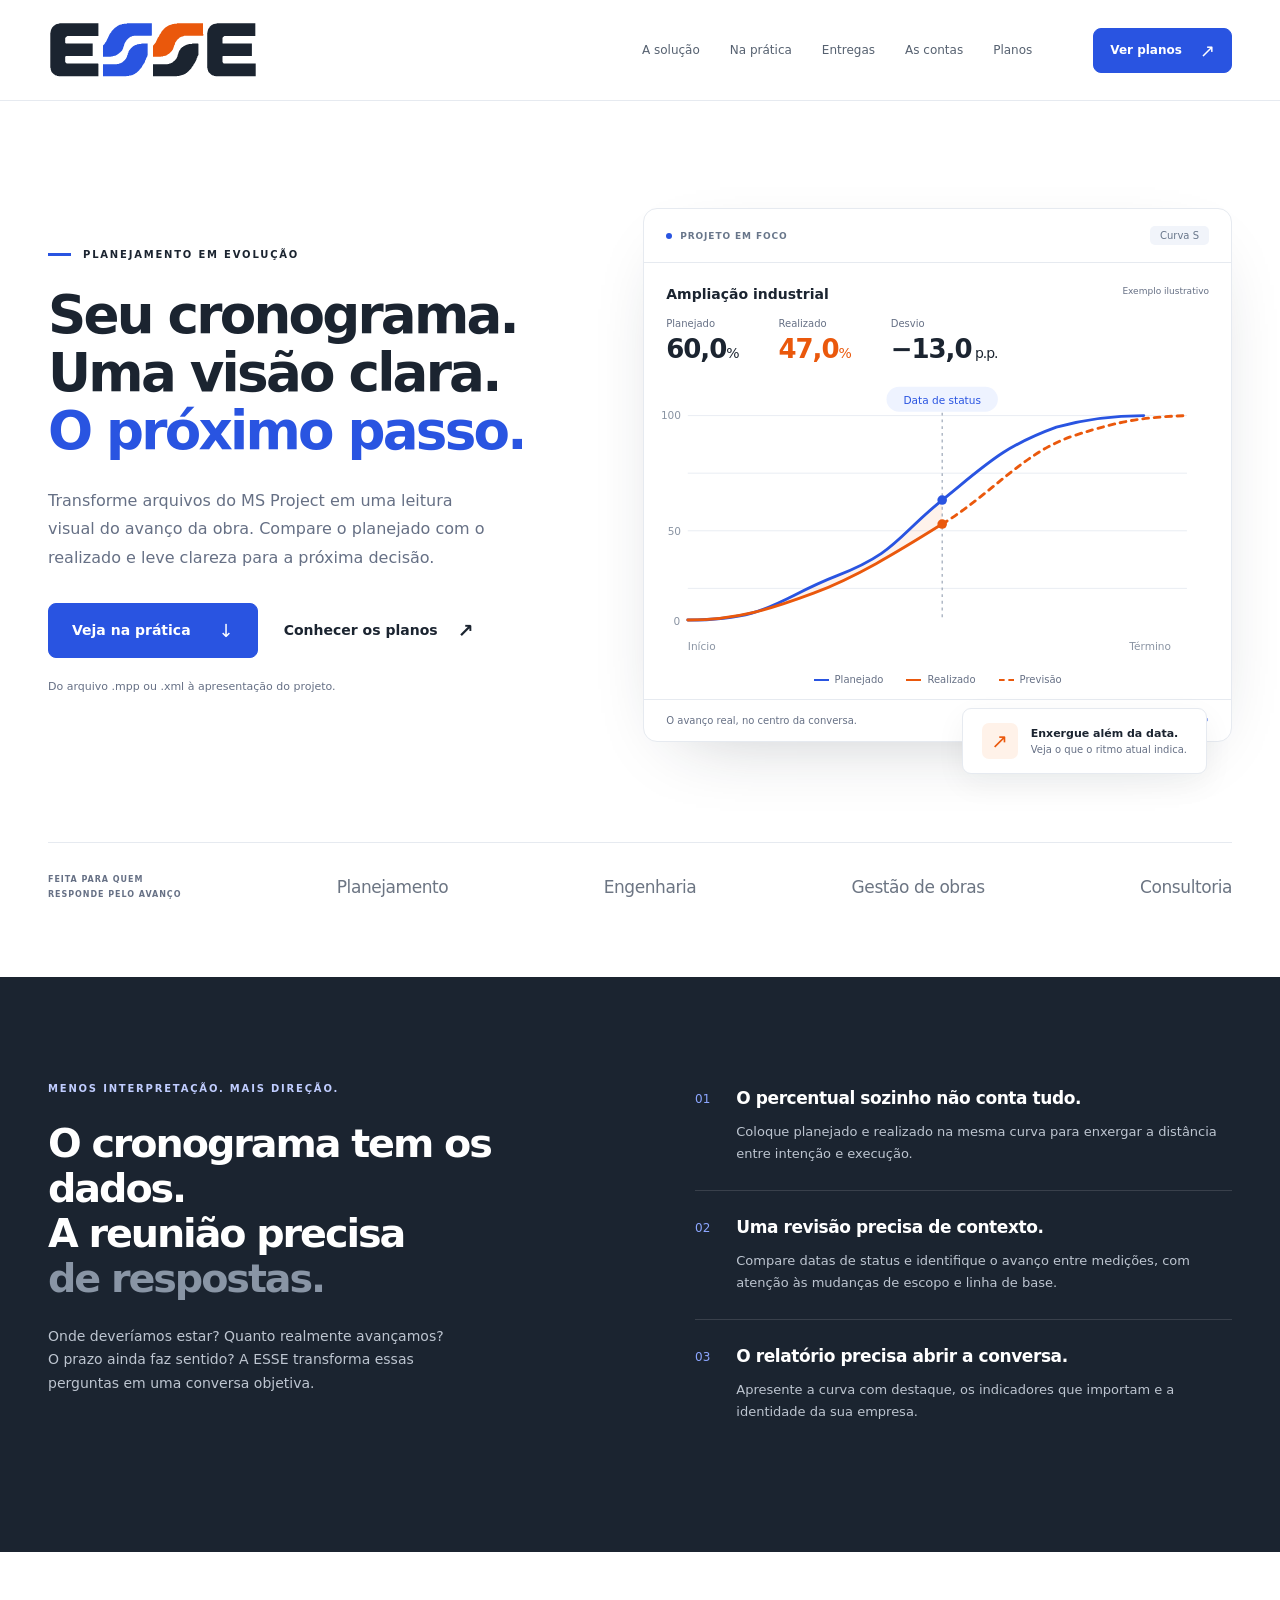
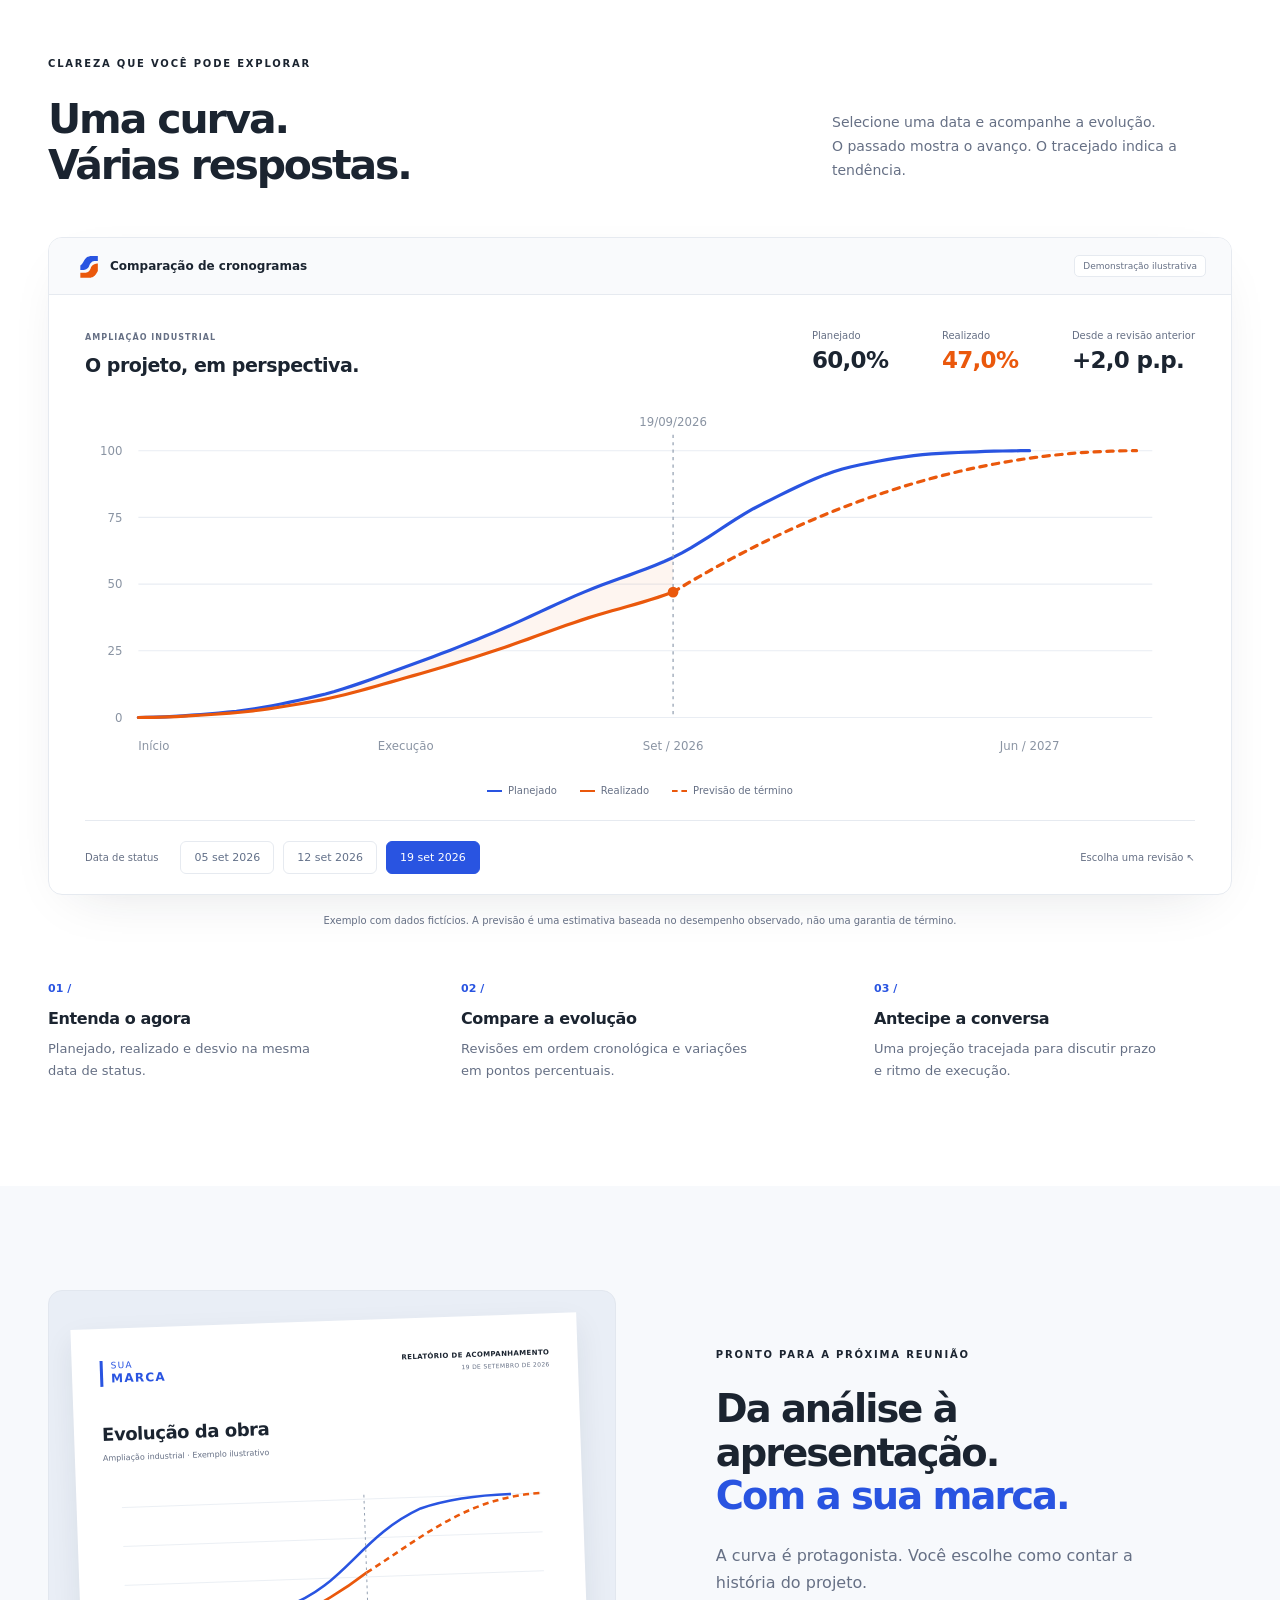
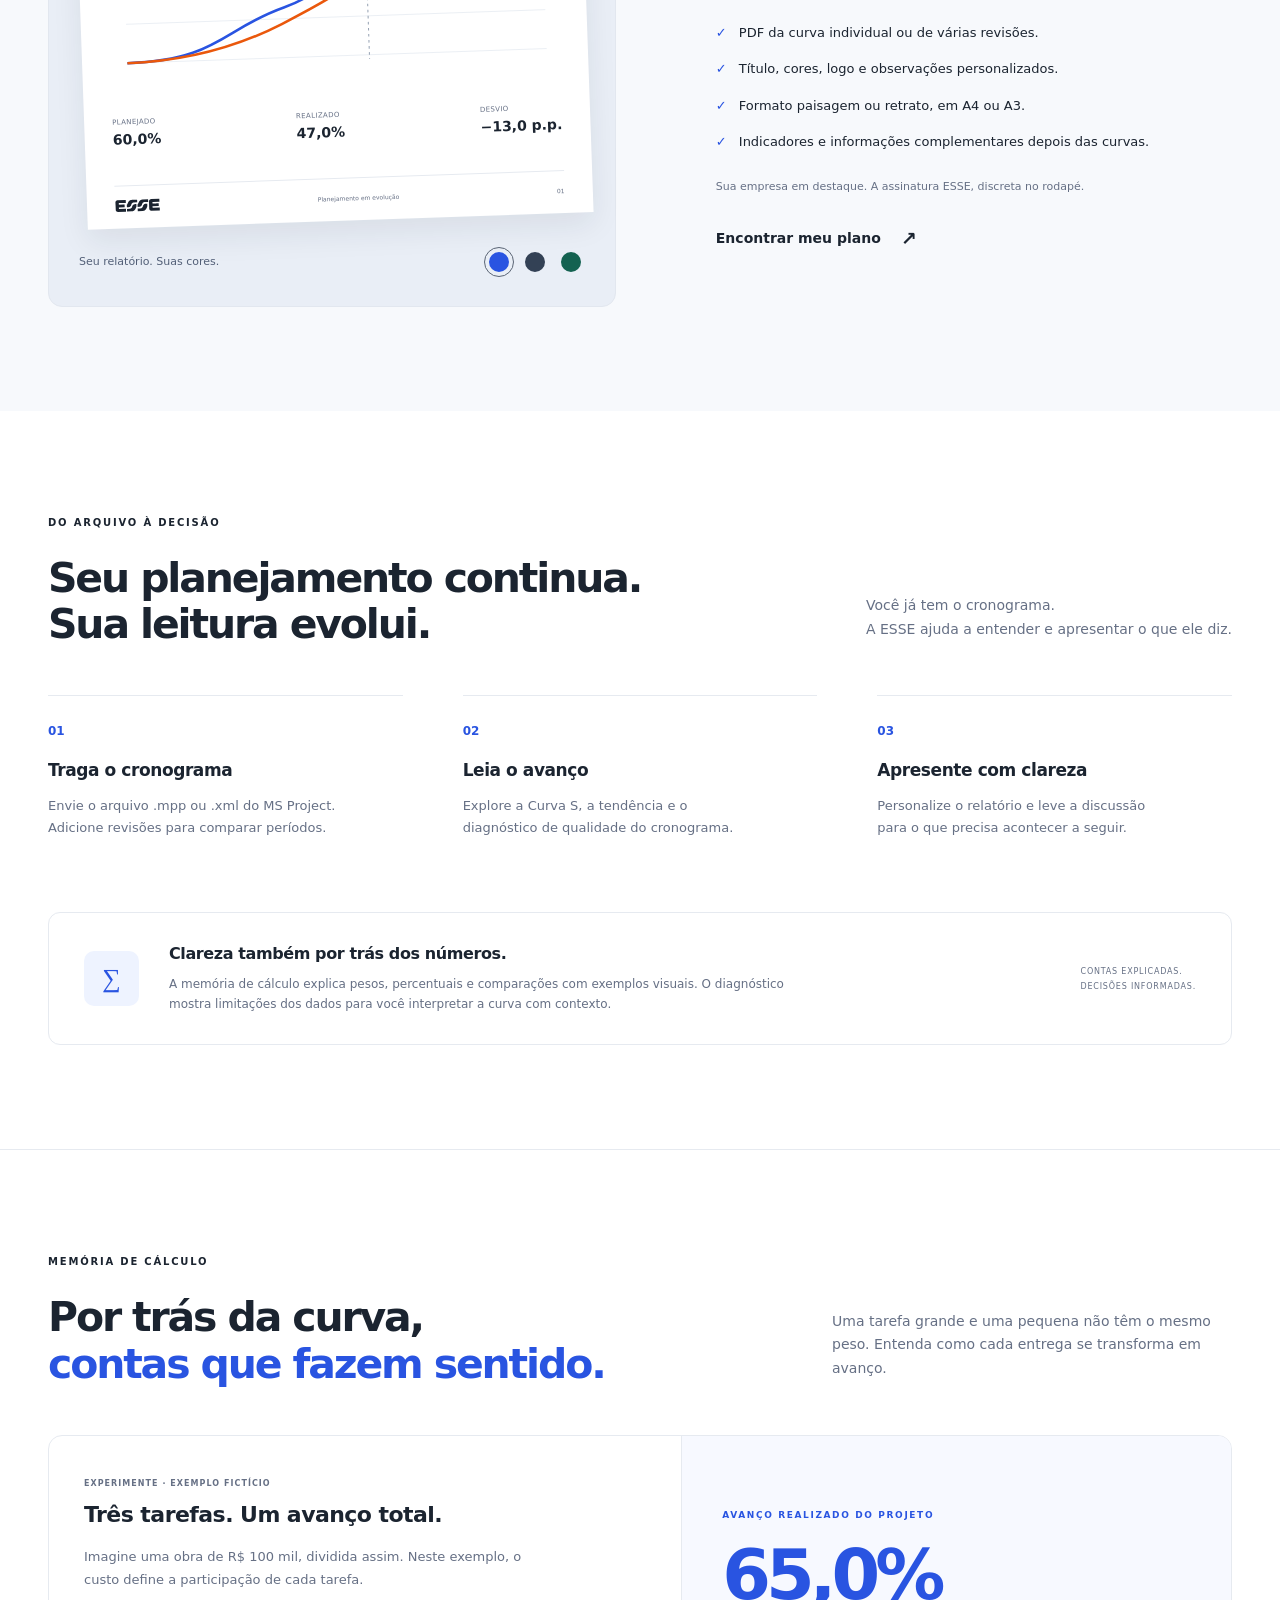
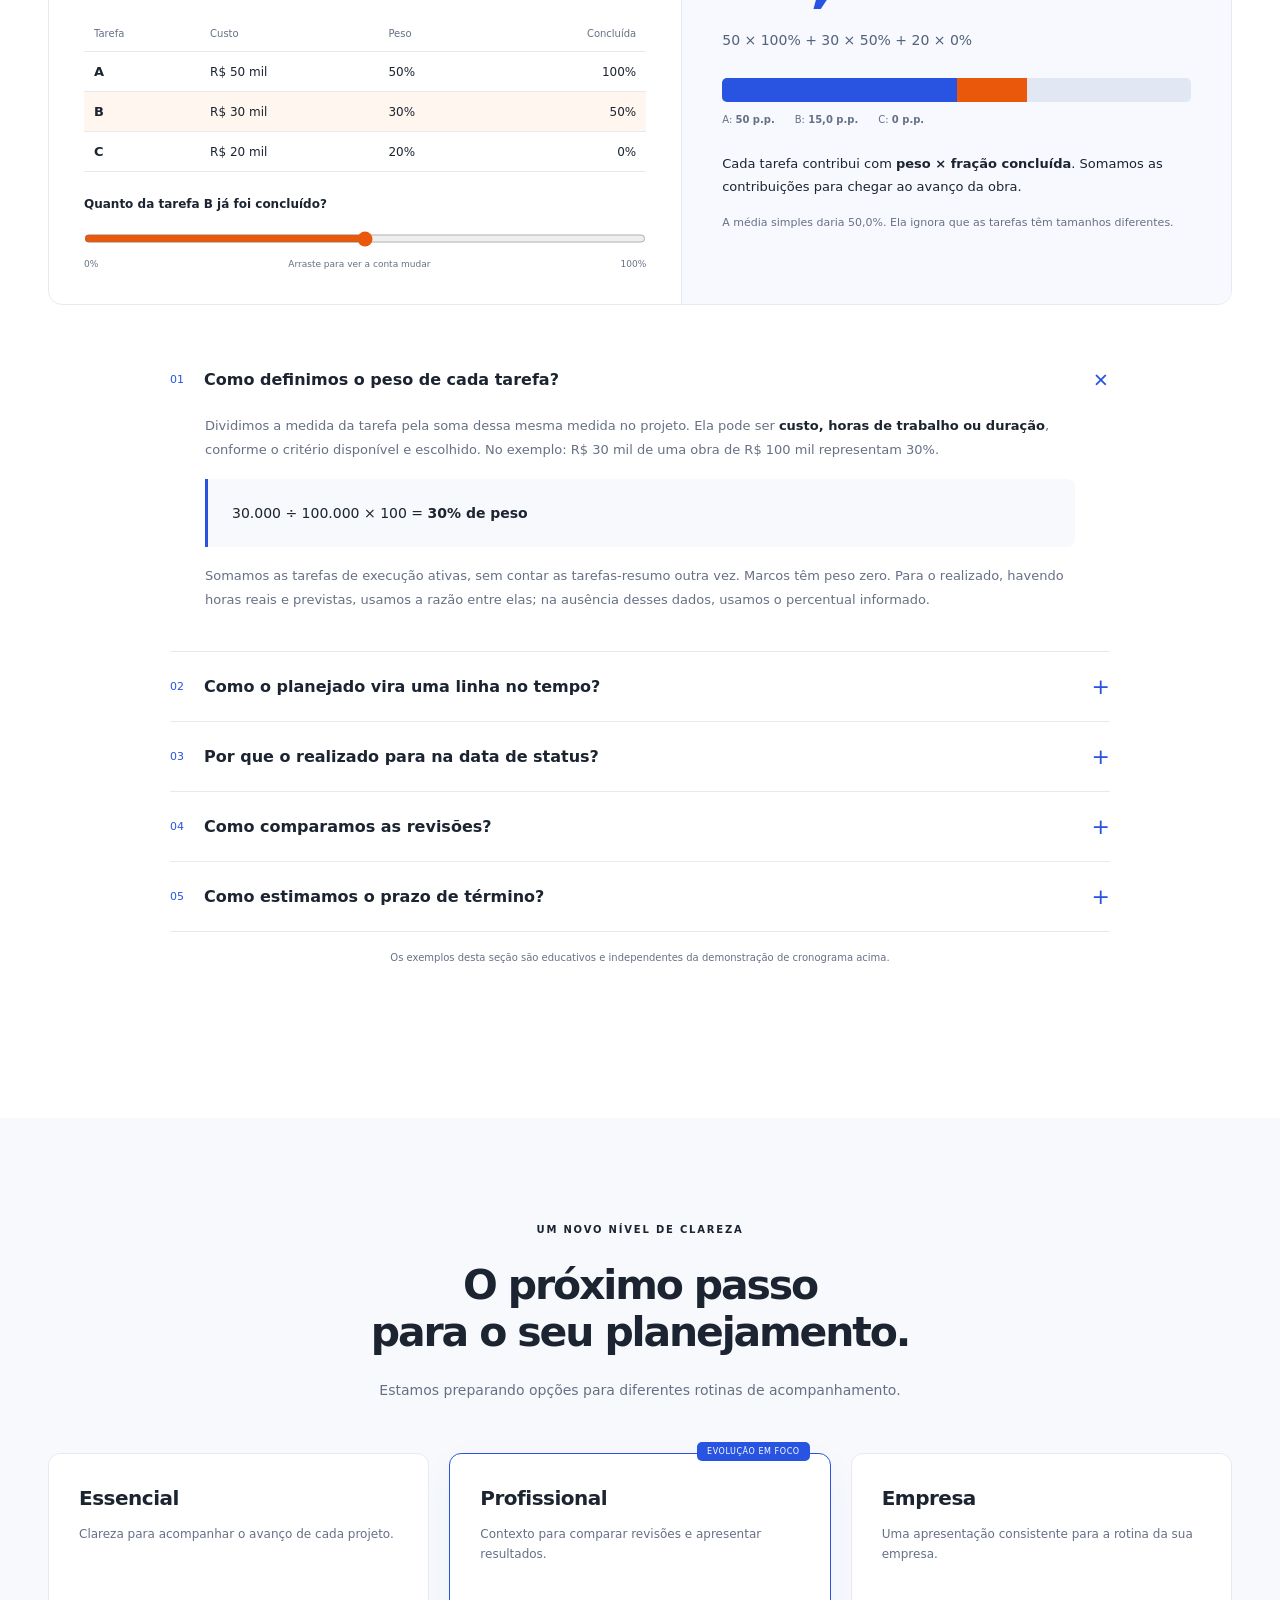
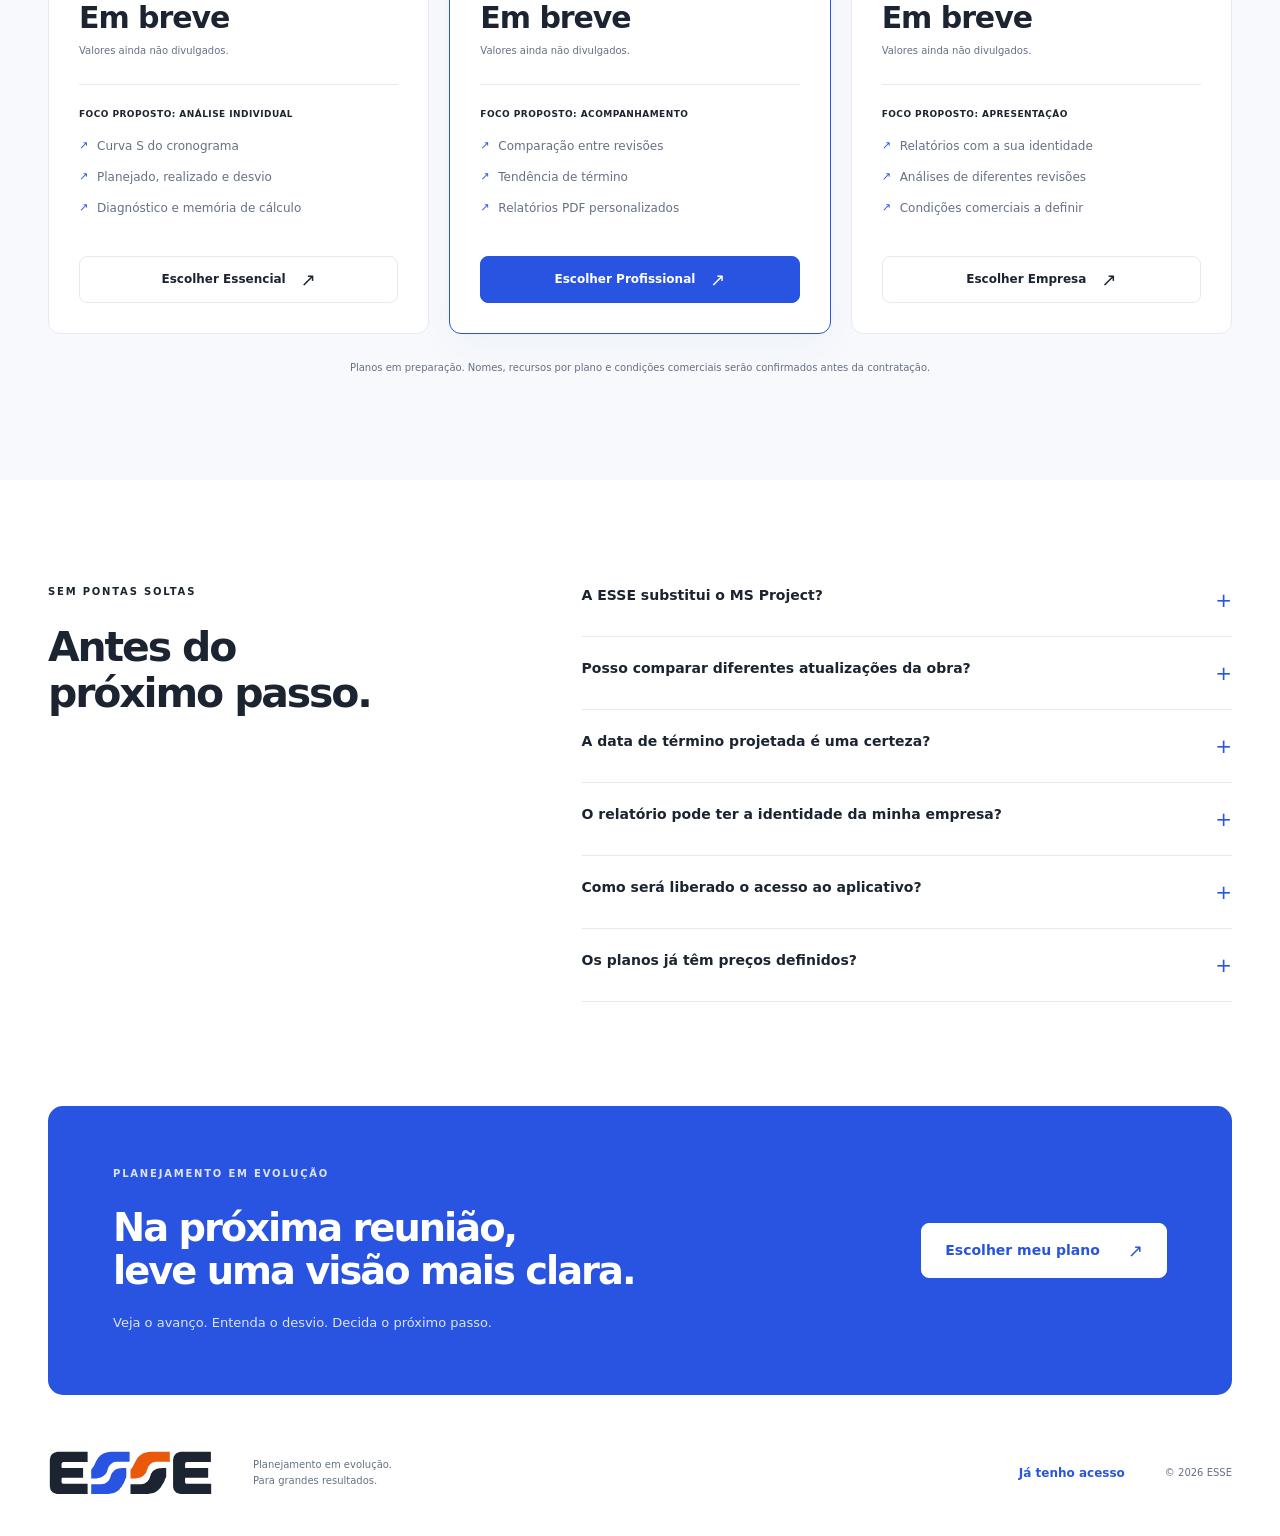
==== commit f7340f82: "feat: atualiza identidade visual da landing page ESSE" ====
--- a/index.html
+++ b/index.html
@@ -9,7 +9,7 @@
   <meta property="og:title" content="ESSE — Veja o avanço. Entenda o desvio. Decida o próximo passo.">
   <meta property="og:description" content="Do cronograma à conversa que faz o projeto avançar. Conheça a ESSE.">
   <meta property="og:type" content="website">
-  <link rel="icon" href="assets/favicon.svg" type="image/svg+xml">
+  <link rel="icon" href="assets/favicon.svg?v=69ef983b1a" type="image/svg+xml">
   <link rel="stylesheet" href="assets/brand.css">
   <link rel="stylesheet" href="styles.css">
   <script src="config.js" defer></script>
@@ -19,7 +19,7 @@
 <a class="skip-link" href="#conteudo">Pular para o conteúdo</a>
 <header class="site-header">
   <div class="wrap nav-row">
-    <a href="#inicio" class="brand" aria-label="ESSE, início"><img src="assets/logo.svg" alt="ESSE" width="130" height="34"></a>
+    <a href="#inicio" class="brand" aria-label="ESSE, início"><img src="assets/logo.svg?v=cde4679be4" alt="ESSE" width="130" height="34"></a>
     <button class="menu-toggle" aria-expanded="false" aria-controls="navigation" aria-label="Abrir menu"><span></span><span></span></button>
     <nav id="navigation" aria-label="Navegação principal">
       <a href="#solucao">A solução</a><a href="#demonstracao">Na prática</a><a href="#entregas">Entregas</a><a href="#memoria">As contas</a><a href="#planos">Planos</a>
@@ -73,7 +73,7 @@
   <section id="demonstracao" class="wrap section-pad demo-section">
     <div class="section-heading"><div><p class="eyebrow">CLAREZA QUE VOCÊ PODE EXPLORAR</p><h2>Uma curva.<br>Várias respostas.</h2></div><p>Selecione uma data e acompanhe a evolução.<br>O passado mostra o avanço. O tracejado indica a tendência.</p></div>
     <div class="demo-window">
-      <div class="demo-toolbar"><div><img src="assets/favicon.svg" width="24" height="24" alt=""><span>Comparação de cronogramas</span></div><span class="pill">Demonstração ilustrativa</span></div>
+      <div class="demo-toolbar"><div><img src="assets/favicon.svg?v=69ef983b1a" width="24" height="24" alt=""><span>Comparação de cronogramas</span></div><span class="pill">Demonstração ilustrativa</span></div>
       <div class="demo-body">
         <div class="demo-info"><div><span class="overline">AMPLIAÇÃO INDUSTRIAL</span><h3>O projeto, em perspectiva.</h3></div><div class="demo-kpis" aria-live="polite" aria-atomic="true"><div><span>Planejado</span><strong id="demo-plan">60,0%</strong></div><div><span>Realizado</span><strong id="demo-actual" class="orange">47,0%</strong></div><div><span>Desde a revisão anterior</span><strong id="demo-gain">+2,0 p.p.</strong></div></div></div>
         <svg id="demo-chart" viewBox="0 0 1040 340" role="img" aria-labelledby="demo-chart-title"><title id="demo-chart-title">Curva de avanço do exemplo selecionado.</title><g id="demo-grid"></g><path id="demo-area"/><path id="demo-planned" class="planned-stroke"/><path id="demo-real" class="actual-stroke"/><path id="demo-forecast" class="forecast-stroke"/><line id="demo-status" class="status-stroke" y1="25" y2="290"/><circle id="demo-dot" r="5" fill="#EA580C"/><text id="demo-status-label" y="17" text-anchor="middle" class="chart-labels">Status</text></svg>
@@ -93,7 +93,7 @@
           <h3 id="report-title">Evolução da obra</h3><p>Ampliação industrial · Exemplo ilustrativo</p>
           <svg viewBox="0 0 520 230" role="img" aria-label="Exemplo de Curva S em um relatório personalizado"><g class="chart-grid"><path d="M20 20H505M20 65H505M20 110H505M20 155H505M20 200H505"/></g><path d="M20 200C125 200 130 165 203 142S292 64 365 33C402 22 439 20 470 20" class="report-plan"/><path d="M20 200C95 200 153 183 200 161S272 125 300 105" class="report-real"/><path d="M300 105C368 65 420 22 505 20" class="report-forecast"/><path d="M300 15V205" class="status-stroke"/></svg>
           <div class="report-metrics"><span>PLANEJADO<b>60,0%</b></span><span>REALIZADO<b>47,0%</b></span><span>DESVIO<b>−13,0 p.p.</b></span></div>
-          <div class="report-footer"><img src="assets/logo-mono.svg" width="55" height="15" alt="ESSE"><span>Planejamento em evolução</span><span>01</span></div>
+          <div class="report-footer"><img src="assets/logo-mono.svg?v=7646e3a74e" width="55" height="15" alt="ESSE"><span>Planejamento em evolução</span><span>01</span></div>
         </div>
         <div class="report-controls"><span>Seu relatório. Suas cores.</span><div role="group" aria-label="Cores da prévia do relatório"><button class="swatch swatch-blue" data-palette="blue" aria-label="Paleta azul" aria-pressed="true"></button><button class="swatch swatch-graphite" data-palette="graphite" aria-label="Paleta grafite" aria-pressed="false"></button><button class="swatch swatch-green" data-palette="green" aria-label="Paleta verde" aria-pressed="false"></button></div></div>
       </div>
@@ -152,7 +152,7 @@
 
   <section class="closing wrap"><div><p class="eyebrow">PLANEJAMENTO EM EVOLUÇÃO</p><h2>Na próxima reunião,<br>leve uma visão mais clara.</h2><p>Veja o avanço. Entenda o desvio. Decida o próximo passo.</p></div><a href="#planos" class="button button-white">Escolher meu plano <span aria-hidden="true">↗</span></a></section>
 </main>
-<footer class="wrap site-footer"><a href="#inicio" aria-label="ESSE, voltar ao início"><img src="assets/logo.svg" width="115" height="30" alt="ESSE"></a><p>Planejamento em evolução.<br>Para grandes resultados.</p><a class="customer-link" href="#acesso" data-customer-access>Já tenho acesso</a><span>© <span id="year">2026</span> ESSE</span></footer>
-<dialog id="access-dialog" aria-labelledby="access-title"><form method="dialog"><button class="close-dialog" aria-label="Fechar aviso">×</button><img src="assets/logo.svg" alt="ESSE" width="180" height="47"><p class="eyebrow" id="access-eyebrow">SEU PRÓXIMO PASSO</p><h2 id="access-title">Escolha seu plano.</h2><p id="access-message"></p><ol class="purchase-steps"><li>Escolha do plano</li><li>Confirmação do pagamento</li><li>Liberação do acesso</li></ol><p class="purchase-note" id="purchase-note">A contratação ainda não está disponível. Nenhuma cobrança será realizada nesta prévia.</p><a id="checkout-link" class="button" hidden>Continuar para a compra <span aria-hidden="true">↗</span></a><button type="button" id="checkout-pending" class="button" disabled>Contratação em breve</button><button class="dialog-back">Continuar conhecendo</button></form></dialog>
+<footer class="wrap site-footer"><a href="#inicio" aria-label="ESSE, voltar ao início"><img src="assets/logo.svg?v=cde4679be4" width="115" height="30" alt="ESSE"></a><p>Planejamento em evolução.<br>Para grandes resultados.</p><a class="customer-link" href="#acesso" data-customer-access>Já tenho acesso</a><span>© <span id="year">2026</span> ESSE</span></footer>
+<dialog id="access-dialog" aria-labelledby="access-title"><form method="dialog"><button class="close-dialog" aria-label="Fechar aviso">×</button><img src="assets/logo.svg?v=cde4679be4" alt="ESSE" width="180" height="47"><p class="eyebrow" id="access-eyebrow">SEU PRÓXIMO PASSO</p><h2 id="access-title">Escolha seu plano.</h2><p id="access-message"></p><ol class="purchase-steps"><li>Escolha do plano</li><li>Confirmação do pagamento</li><li>Liberação do acesso</li></ol><p class="purchase-note" id="purchase-note">A contratação ainda não está disponível. Nenhuma cobrança será realizada nesta prévia.</p><a id="checkout-link" class="button" hidden>Continuar para a compra <span aria-hidden="true">↗</span></a><button type="button" id="checkout-pending" class="button" disabled>Contratação em breve</button><button class="dialog-back">Continuar conhecendo</button></form></dialog>
 </body>
 </html>
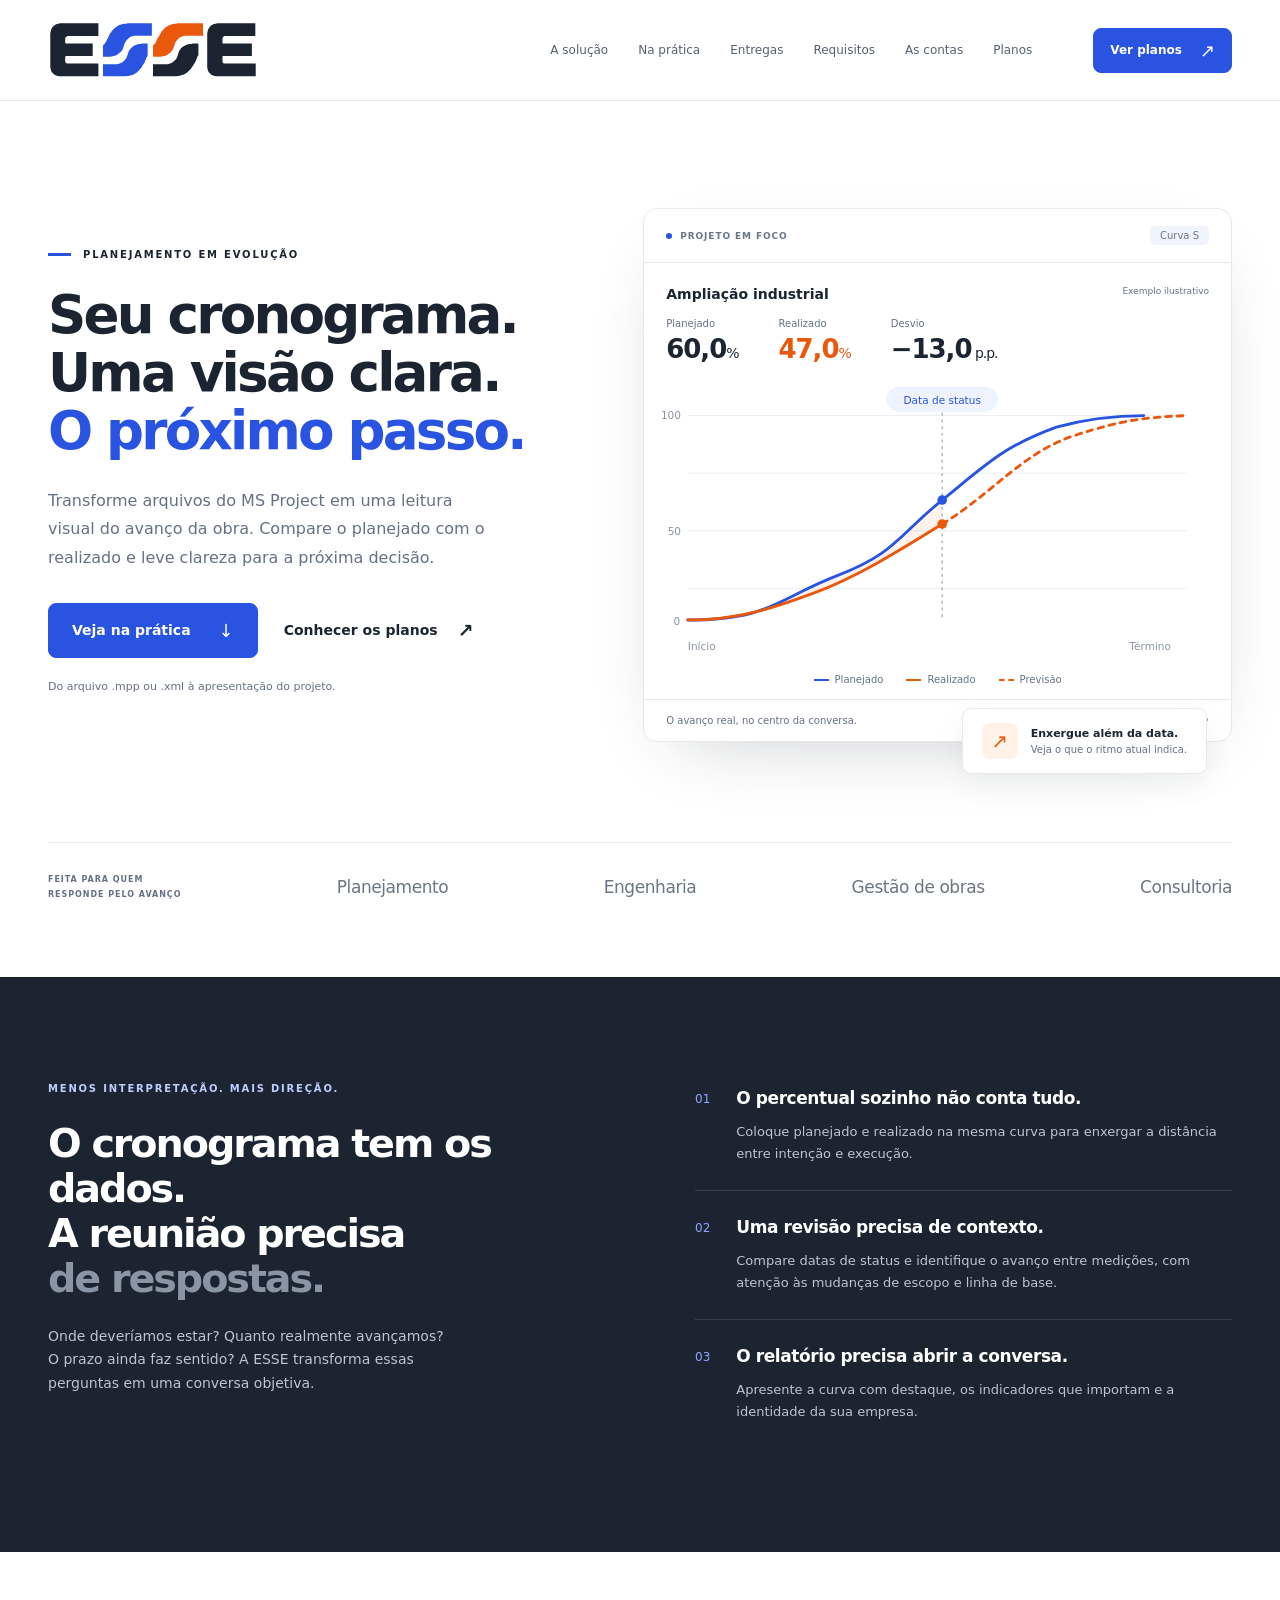
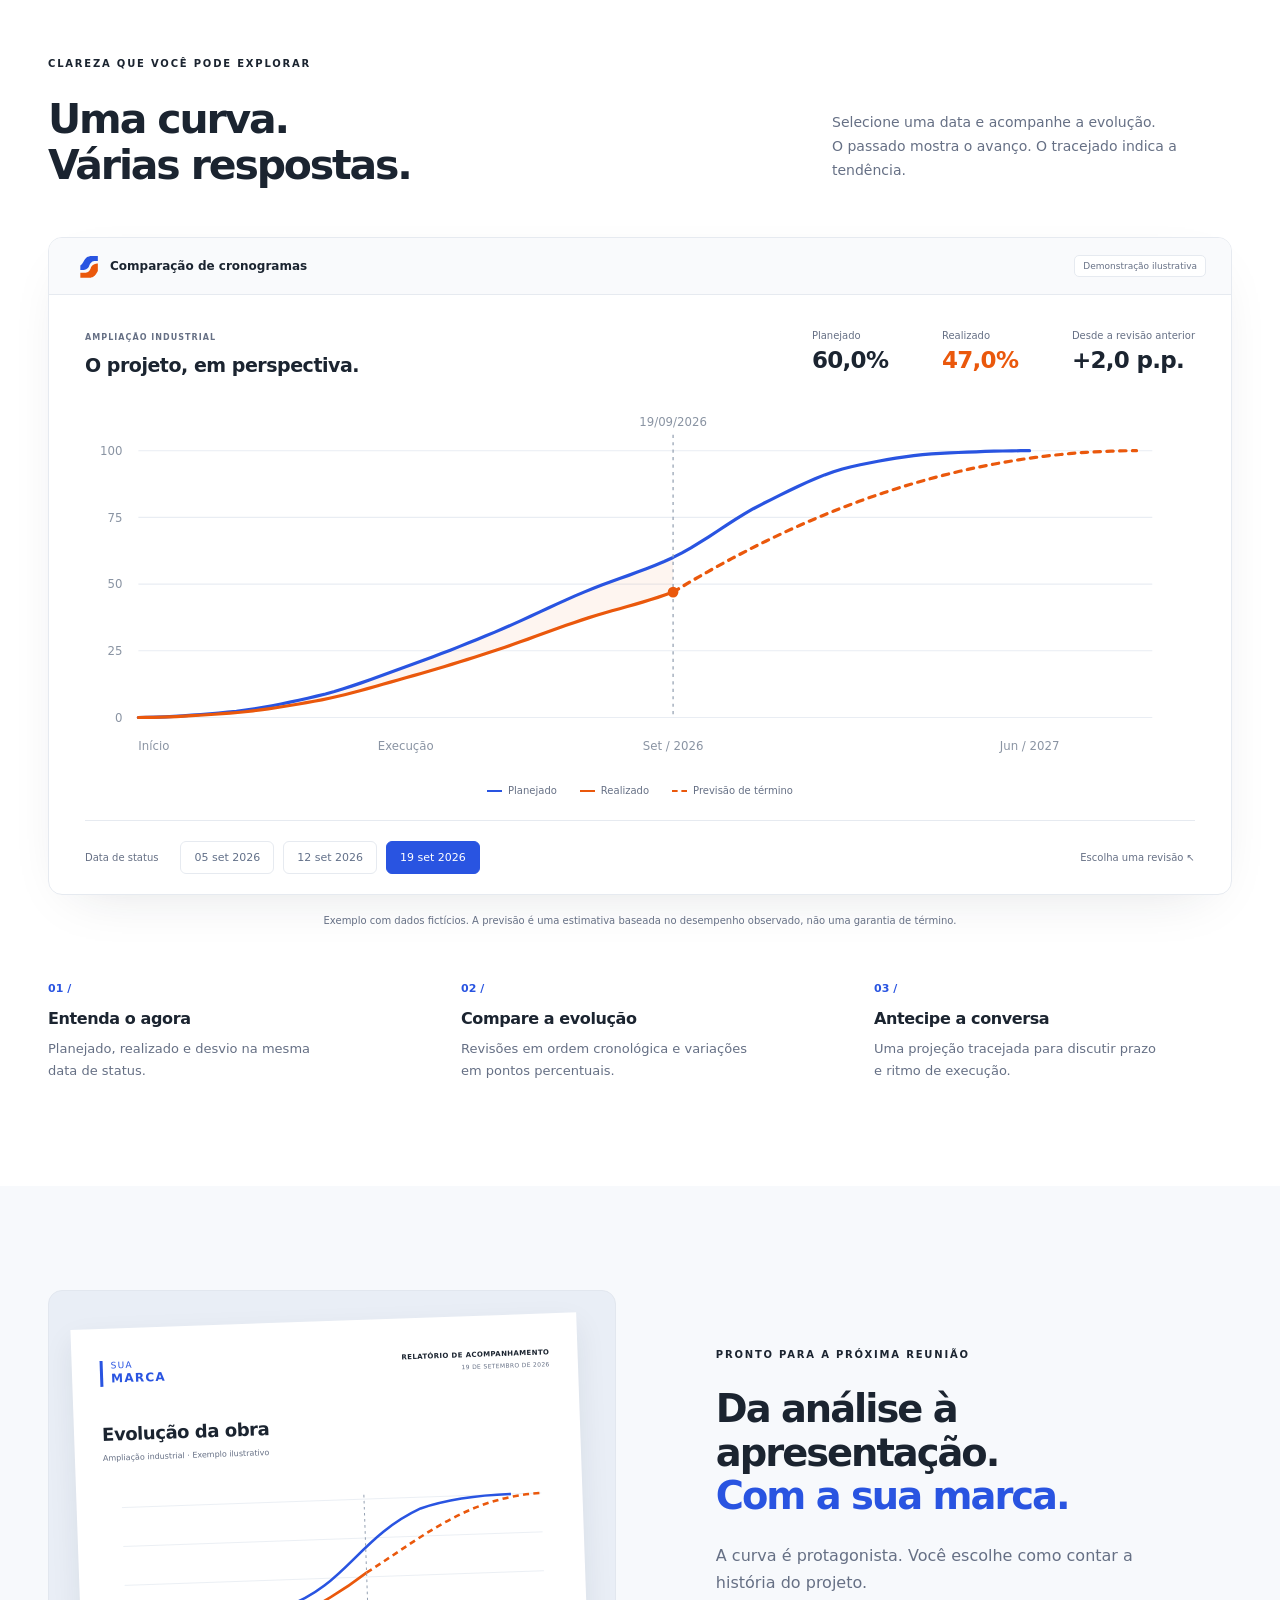
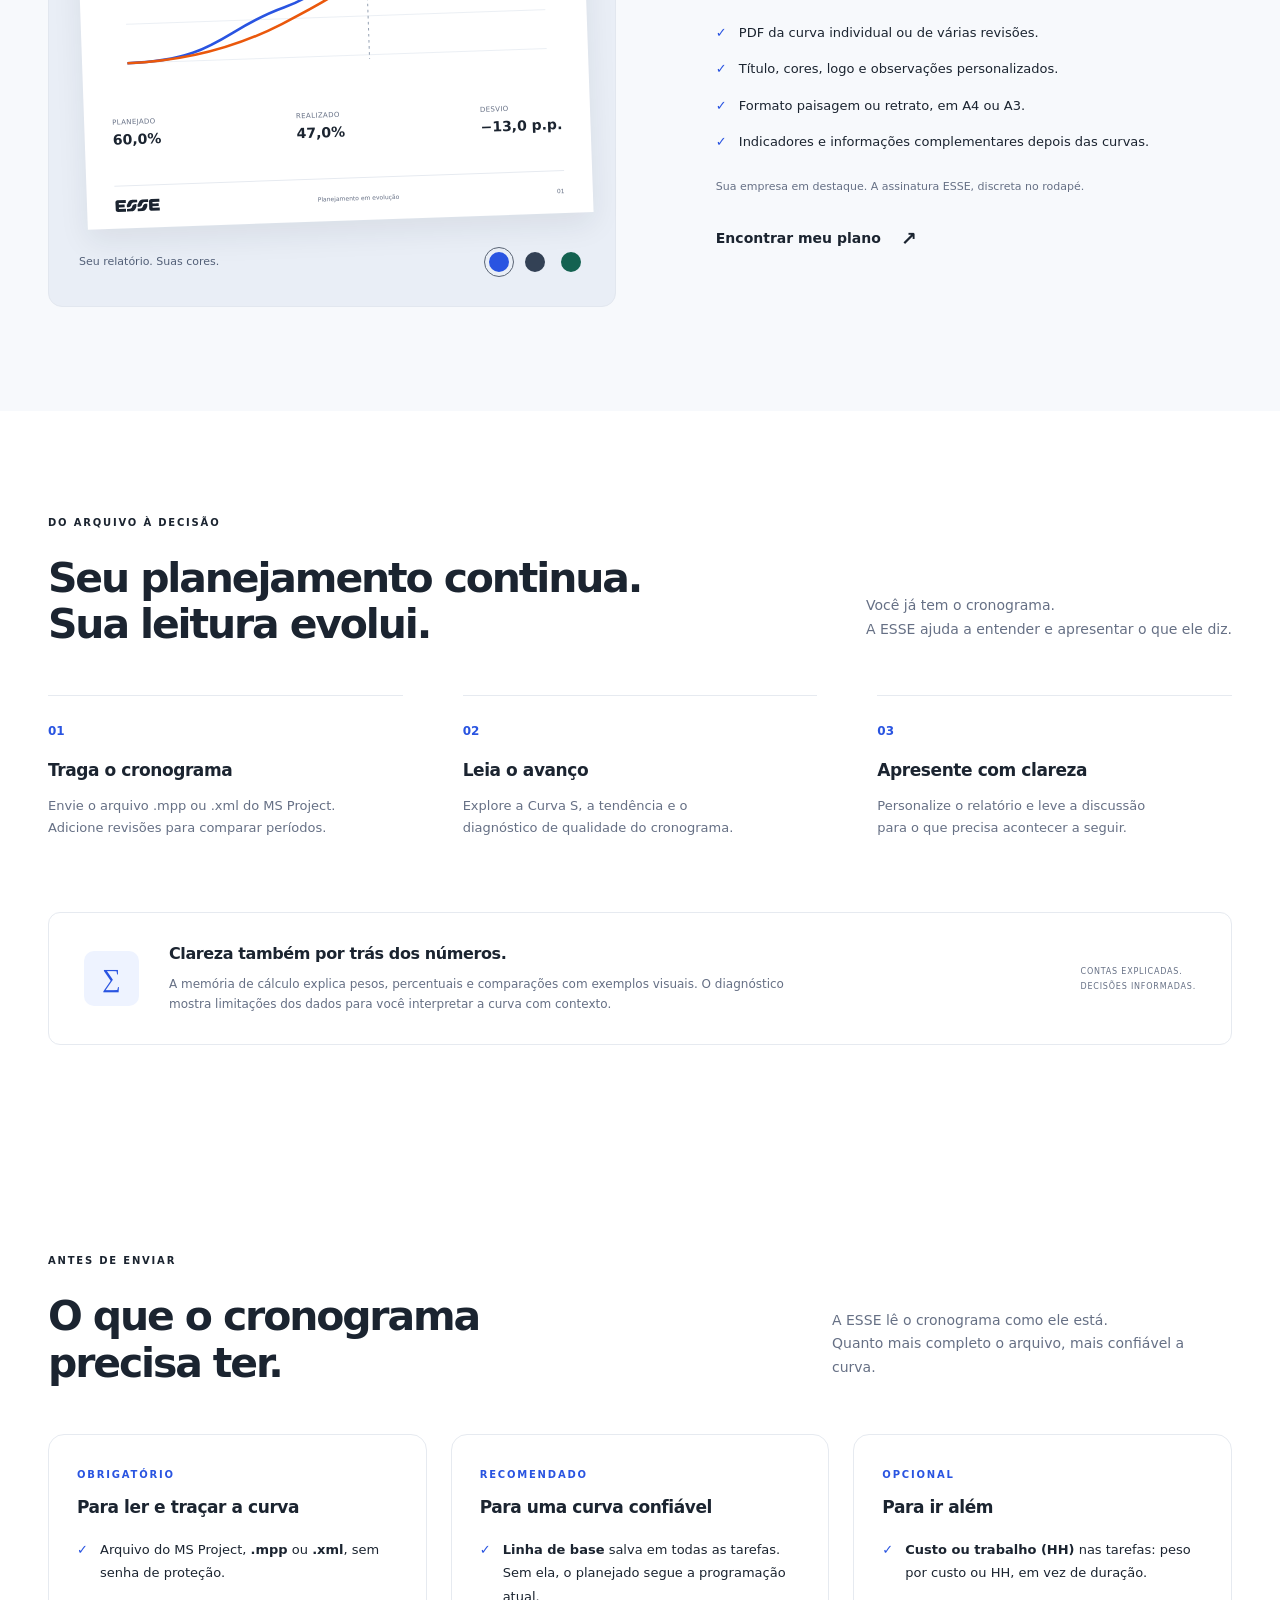
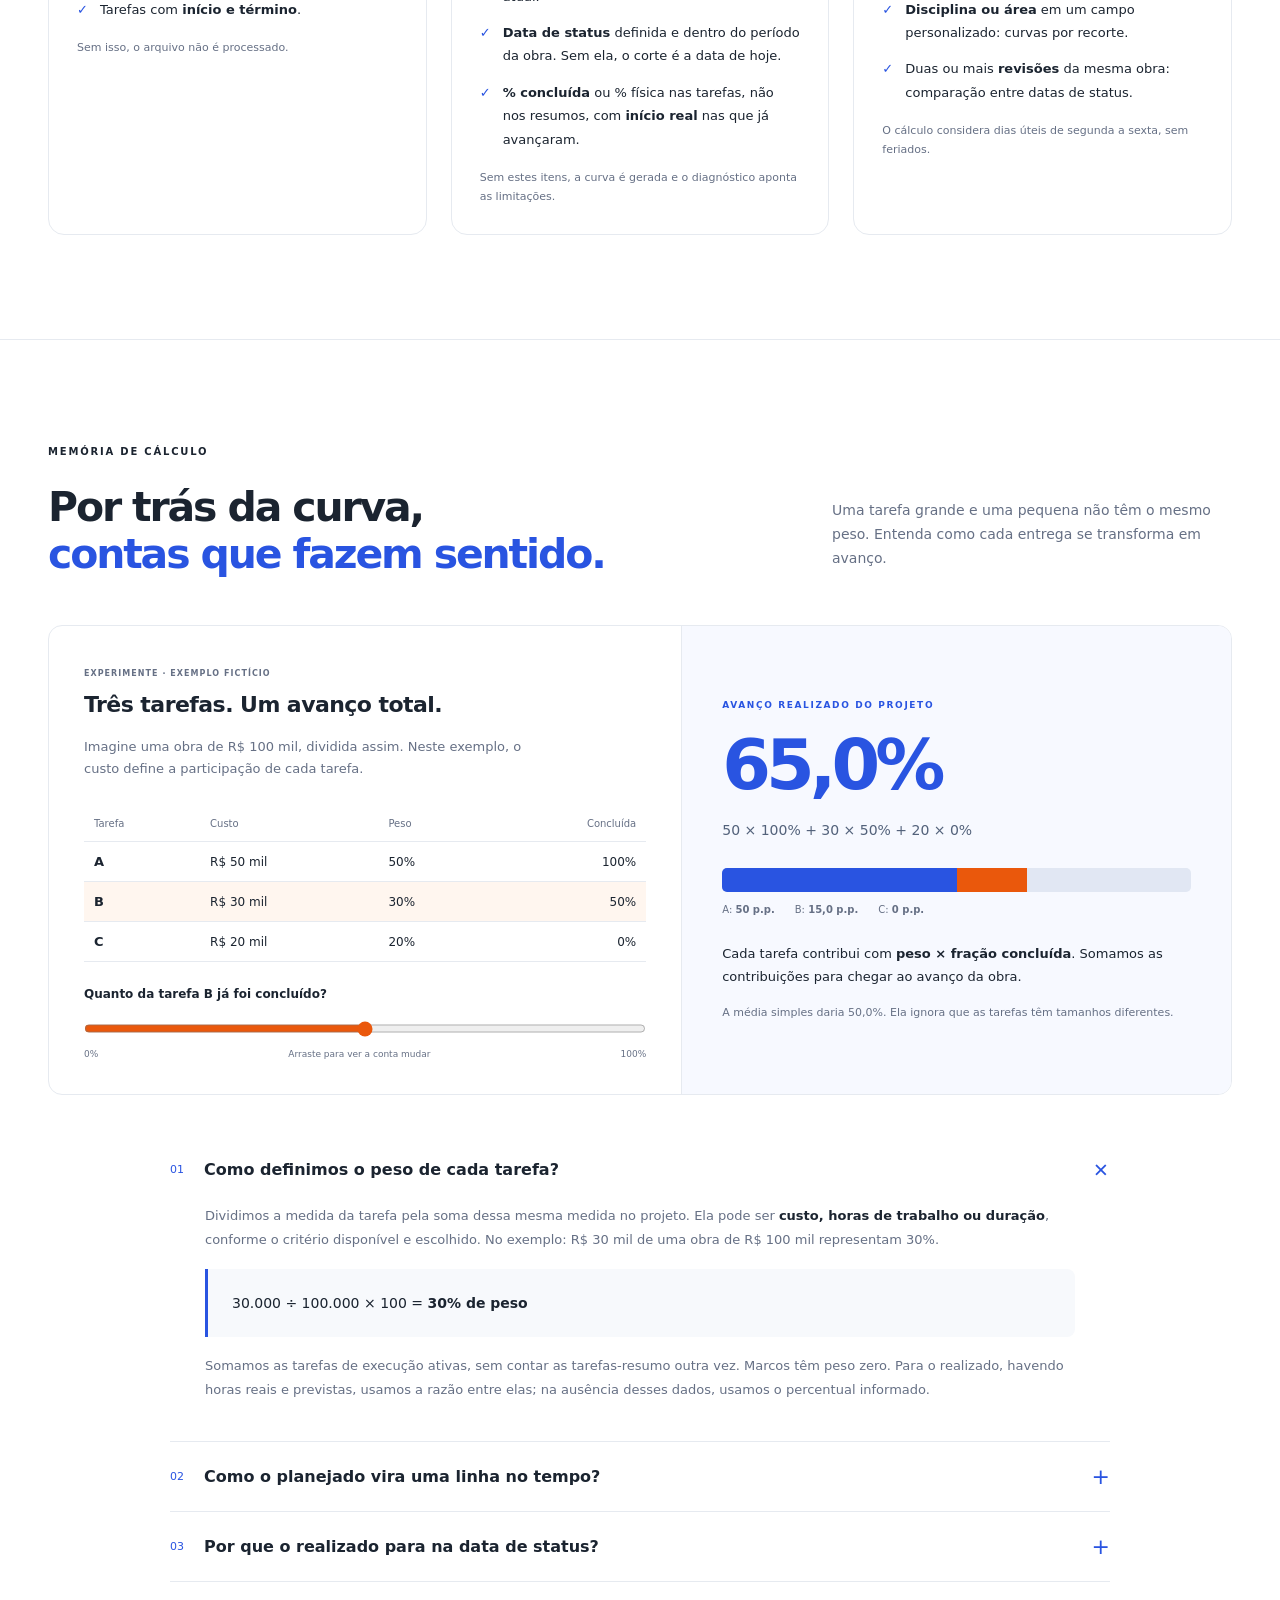
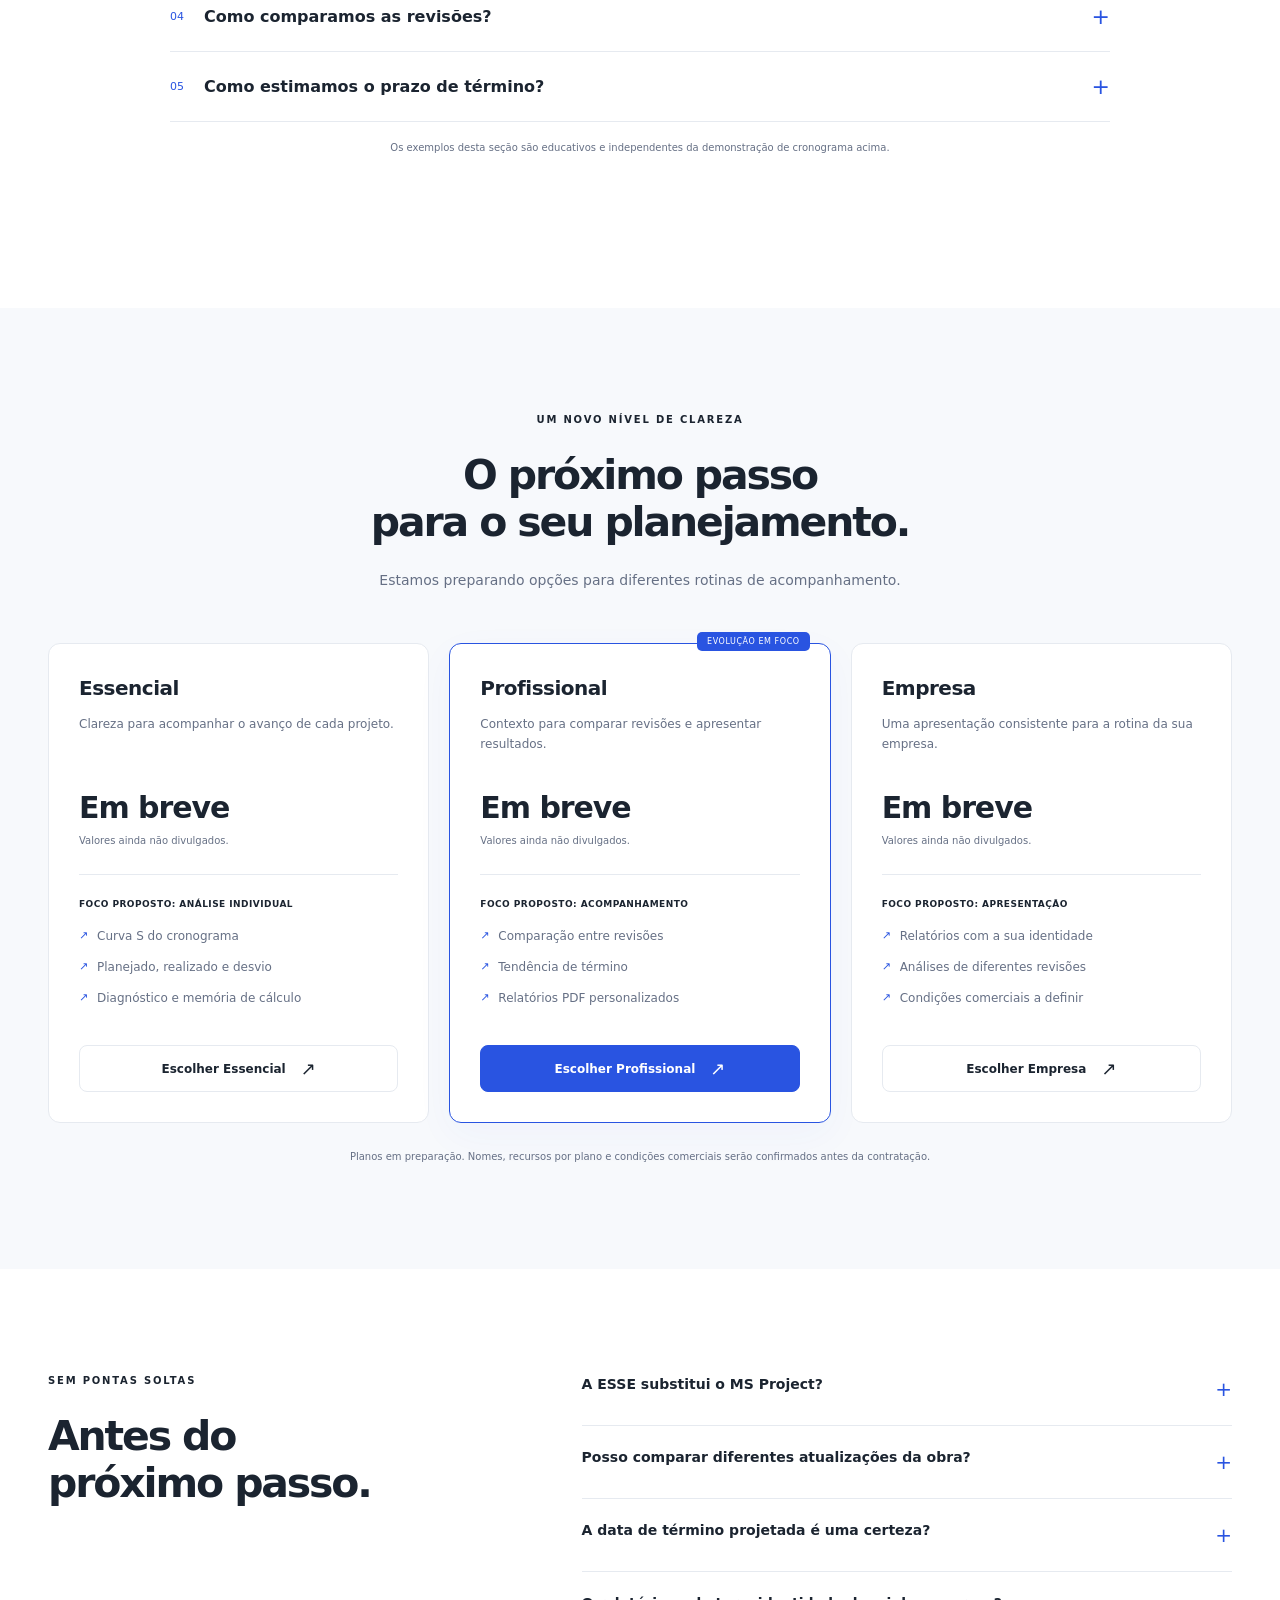
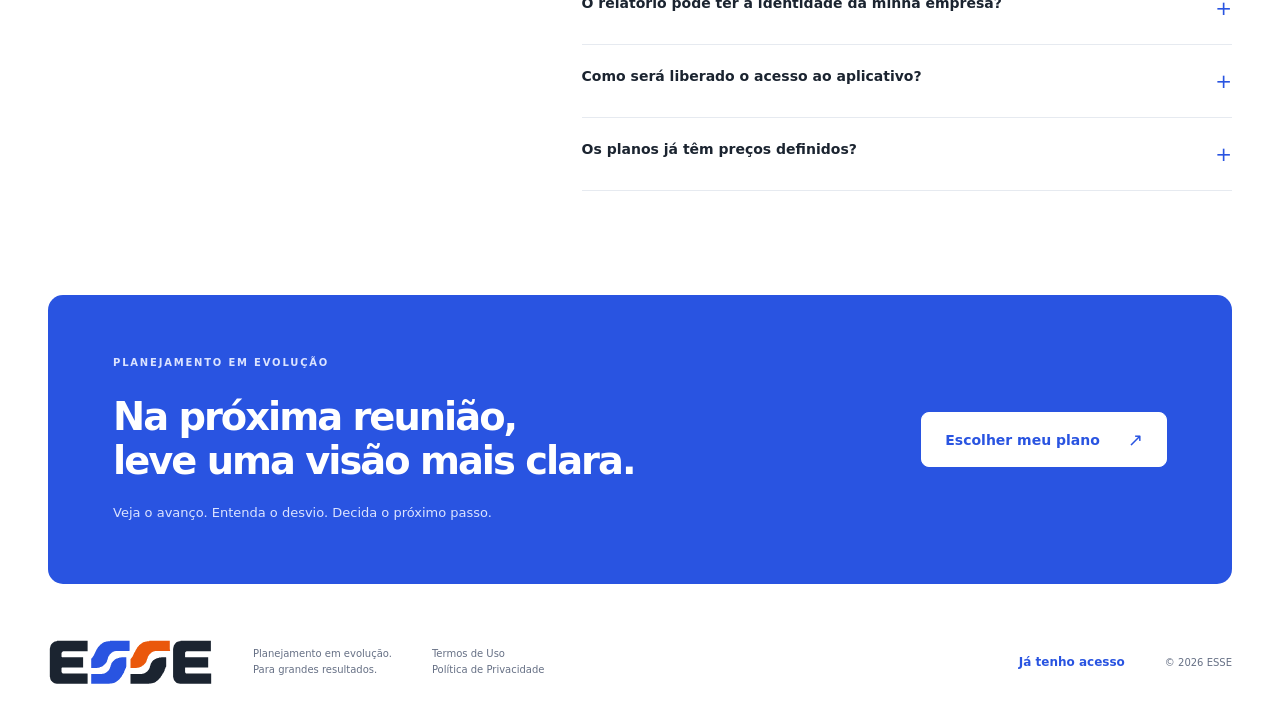
==== commit 8e887a18: "feat: publica requisitos e paginas juridicas da landing" ====
--- a/index.html
+++ b/index.html
@@ -22,7 +22,7 @@
     <a href="#inicio" class="brand" aria-label="ESSE, início"><img src="assets/logo.svg?v=cde4679be4" alt="ESSE" width="130" height="34"></a>
     <button class="menu-toggle" aria-expanded="false" aria-controls="navigation" aria-label="Abrir menu"><span></span><span></span></button>
     <nav id="navigation" aria-label="Navegação principal">
-      <a href="#solucao">A solução</a><a href="#demonstracao">Na prática</a><a href="#entregas">Entregas</a><a href="#memoria">As contas</a><a href="#planos">Planos</a>
+      <a href="#solucao">A solução</a><a href="#demonstracao">Na prática</a><a href="#entregas">Entregas</a><a href="#requisitos">Requisitos</a><a href="#memoria">As contas</a><a href="#planos">Planos</a>
     </nav>
     <a class="button button-small" href="#planos">Ver planos <span aria-hidden="true">↗</span></a>
   </div>
@@ -107,6 +107,15 @@
     <div class="transparency"><div class="transparency-symbol" aria-hidden="true">∑</div><div><h3>Clareza também por trás dos números.</h3><p>A memória de cálculo explica pesos, percentuais e comparações com exemplos visuais. O diagnóstico mostra limitações dos dados para você interpretar a curva com contexto.</p></div><span class="transparency-tag">CONTAS EXPLICADAS.<br>DECISÕES INFORMADAS.</span></div>
   </section>
 
+  <section id="requisitos" class="wrap section-pad requirements-section" aria-labelledby="requisitos-titulo">
+    <div class="section-heading"><div><p class="eyebrow">ANTES DE ENVIAR</p><h2 id="requisitos-titulo">O que o cronograma<br>precisa ter.</h2></div><p>A ESSE lê o cronograma como ele está.<br>Quanto mais completo o arquivo, mais confiável a curva.</p></div>
+    <div class="requirements-grid">
+      <div class="requirement-card"><span class="requirement-tag">OBRIGATÓRIO</span><h3>Para ler e traçar a curva</h3><ul class="check-list"><li>Arquivo do MS Project, <strong>.mpp</strong> ou <strong>.xml</strong>, sem senha de proteção.</li><li>Tarefas com <strong>início e término</strong>.</li></ul><p class="small-note">Sem isso, o arquivo não é processado.</p></div>
+      <div class="requirement-card"><span class="requirement-tag">RECOMENDADO</span><h3>Para uma curva confiável</h3><ul class="check-list"><li><strong>Linha de base</strong> salva em todas as tarefas. Sem ela, o planejado segue a programação atual.</li><li><strong>Data de status</strong> definida e dentro do período da obra. Sem ela, o corte é a data de hoje.</li><li><strong>% concluída</strong> ou % física nas tarefas, não nos resumos, com <strong>início real</strong> nas que já avançaram.</li></ul><p class="small-note">Sem estes itens, a curva é gerada e o diagnóstico aponta as limitações.</p></div>
+      <div class="requirement-card"><span class="requirement-tag">OPCIONAL</span><h3>Para ir além</h3><ul class="check-list"><li><strong>Custo ou trabalho (HH)</strong> nas tarefas: peso por custo ou HH, em vez de duração.</li><li><strong>Disciplina ou área</strong> em um campo personalizado: curvas por recorte.</li><li>Duas ou mais <strong>revisões</strong> da mesma obra: comparação entre datas de status.</li></ul><p class="small-note">O cálculo considera dias úteis de segunda a sexta, sem feriados.</p></div>
+    </div>
+  </section>
+
   <section id="memoria" class="calculation-section section-pad">
     <div class="wrap">
       <div class="section-heading"><div><p class="eyebrow">MEMÓRIA DE CÁLCULO</p><h2>Por trás da curva,<br><em>contas que fazem sentido.</em></h2></div><p>Uma tarefa grande e uma pequena não têm o mesmo peso. Entenda como cada entrega se transforma em avanço.</p></div>
@@ -146,13 +155,13 @@
     <details><summary>Posso comparar diferentes atualizações da obra?<span aria-hidden="true">+</span></summary><p>Sim. As revisões são organizadas pela data de status. Você consulta a curva de cada uma e vê a variação do avanço entre períodos. Alterações de estrutura, pesos ou linha de base precisam ser consideradas na interpretação.</p></details>
     <details><summary>A data de término projetada é uma certeza?<span aria-hidden="true">+</span></summary><p>É uma estimativa. Ela usa o ritmo medido entre revisões compatíveis ou o índice de desempenho quando não há medições suficientes. Mudanças no ritmo, escopo ou condições de execução podem alterar a projeção.</p></details>
     <details><summary>O relatório pode ter a identidade da minha empresa?<span aria-hidden="true">+</span></summary><p>Sim. Você escolhe título, cores das curvas, logo, formato e comentários. A ESSE mantém uma assinatura discreta, com opção monocromática.</p></details>
-    <details><summary>Como será liberado o acesso ao aplicativo?<span aria-hidden="true">+</span></summary><p>O acesso será liberado após a confirmação da compra, vinculado à conta do cliente. A contratação e a área do cliente ainda estão em preparação.</p></details>
+    <details><summary>Como será liberado o acesso ao aplicativo?<span aria-hidden="true">+</span></summary><p>Após a confirmação da compra, você recebe por e-mail uma chave de acesso individual e o link do aplicativo. A chave é pessoal. A contratação ainda está em preparação.</p></details>
     <details><summary>Os planos já têm preços definidos?<span aria-hidden="true">+</span></summary><p>Ainda não. Os valores e as condições de cada plano serão apresentados quando a oferta comercial estiver definida.</p></details>
   </div></section>
 
   <section class="closing wrap"><div><p class="eyebrow">PLANEJAMENTO EM EVOLUÇÃO</p><h2>Na próxima reunião,<br>leve uma visão mais clara.</h2><p>Veja o avanço. Entenda o desvio. Decida o próximo passo.</p></div><a href="#planos" class="button button-white">Escolher meu plano <span aria-hidden="true">↗</span></a></section>
 </main>
-<footer class="wrap site-footer"><a href="#inicio" aria-label="ESSE, voltar ao início"><img src="assets/logo.svg?v=cde4679be4" width="115" height="30" alt="ESSE"></a><p>Planejamento em evolução.<br>Para grandes resultados.</p><a class="customer-link" href="#acesso" data-customer-access>Já tenho acesso</a><span>© <span id="year">2026</span> ESSE</span></footer>
-<dialog id="access-dialog" aria-labelledby="access-title"><form method="dialog"><button class="close-dialog" aria-label="Fechar aviso">×</button><img src="assets/logo.svg?v=cde4679be4" alt="ESSE" width="180" height="47"><p class="eyebrow" id="access-eyebrow">SEU PRÓXIMO PASSO</p><h2 id="access-title">Escolha seu plano.</h2><p id="access-message"></p><ol class="purchase-steps"><li>Escolha do plano</li><li>Confirmação do pagamento</li><li>Liberação do acesso</li></ol><p class="purchase-note" id="purchase-note">A contratação ainda não está disponível. Nenhuma cobrança será realizada nesta prévia.</p><a id="checkout-link" class="button" hidden>Continuar para a compra <span aria-hidden="true">↗</span></a><button type="button" id="checkout-pending" class="button" disabled>Contratação em breve</button><button class="dialog-back">Continuar conhecendo</button></form></dialog>
+<footer class="wrap site-footer"><a href="#inicio" aria-label="ESSE, voltar ao início"><img src="assets/logo.svg?v=cde4679be4" width="115" height="30" alt="ESSE"></a><p>Planejamento em evolução.<br>Para grandes resultados.</p><p><a href="termos.html">Termos de Uso</a><br><a href="privacidade.html">Política de Privacidade</a></p><a class="customer-link" href="#acesso" data-customer-access>Já tenho acesso</a><span>© <span id="year">2026</span> ESSE</span></footer>
+<dialog id="access-dialog" aria-labelledby="access-title"><form method="dialog"><button class="close-dialog" aria-label="Fechar aviso">×</button><img src="assets/logo.svg?v=cde4679be4" alt="ESSE" width="180" height="47"><p class="eyebrow" id="access-eyebrow">SEU PRÓXIMO PASSO</p><h2 id="access-title">Escolha seu plano.</h2><p id="access-message"></p><ol class="purchase-steps"><li>Escolha do plano</li><li>Confirmação do pagamento</li><li>Liberação do acesso</li></ol><p class="purchase-note">Ao contratar, você concorda com os <a href="termos.html" target="_blank">Termos de Uso</a> e a <a href="privacidade.html" target="_blank">Política de Privacidade</a>. Seus cronogramas não são armazenados nem compartilhados.</p><p class="purchase-note" id="purchase-note">A contratação ainda não está disponível. Nenhuma cobrança será realizada nesta prévia.</p><a id="checkout-link" class="button" hidden>Continuar para a compra <span aria-hidden="true">↗</span></a><button type="button" id="checkout-pending" class="button" disabled>Contratação em breve</button><button class="dialog-back">Continuar conhecendo</button></form></dialog>
 </body>
 </html>
--- a/styles.css
+++ b/styles.css
@@ -17,3 +17,28 @@
 @media(max-width:1100px){.brand img{width:170px}.nav-row{gap:24px}nav{gap:17px}.calculation-example{padding:28px}.calculation-result{padding:30px}.calculation-total{font-size:62px}}
 @media(max-width:850px){.nav-row{gap:16px}.brand img{width:140px}nav{gap:12px}nav a{font-size:11px}.calculation-lab{grid-template-columns:1fr}.calculation-result{border-left:0;border-top:1px solid var(--border)}.calculation-total{font-size:64px}.calculation-result{padding:30px}.calculation-result .eyebrow{margin-bottom:10px}.site-footer{gap:25px}.site-footer>a:first-child img{width:135px}}
 @media(max-width:600px){.nav-row{min-height:82px;gap:14px}.nav-row nav{top:82px}.brand{min-width:0}.brand img{width:170px;max-width:100%;height:auto}.nav-row>.button{padding:10px 12px;font-size:11px}.calculation-example{padding:25px 19px}.calculation-example h3{font-size:20px}.calculation-table th,.calculation-table td{padding:11px 6px;font-size:11px}.calculation-result{padding:28px 22px}.calculation-total{font-size:62px}.calculation-equation{font-size:12px}.contribution-labels{gap:17px;font-size:9px}.calculation-explanations summary{font-size:14px;gap:12px;line-height:1.6}.calculation-detail{padding:5px 0 0}.calculation-detail p{font-size:12px}.formula{font-size:12px;padding:16px}.status-explanation{gap:12px;padding:17px 12px;font-size:9px}.status-explanation strong{padding:12px;font-size:8px}.status-explanation b{font-size:17px;letter-spacing:0}.calculation-explanations details{padding:18px 0}.daily-contributions{gap:3px}.daily-contributions span{padding:10px 0;font-size:10px}.site-footer>a:first-child img{width:145px}.site-footer>p{margin-left:auto}.customer-link{margin-left:0;font-size:11px}.site-footer>span{margin-left:auto}}
+.requirements-grid{display:grid;grid-template-columns:repeat(3,1fr);gap:24px}
+.requirement-card{border:1px solid var(--border);border-radius:16px;padding:28px;background:#fff}
+.requirement-card h3{font-size:17px;margin:14px 0 0}
+.requirement-card .check-list{margin:18px 0}
+.requirement-card .small-note{margin:0}
+.requirement-tag{font-size:10px;font-weight:750;letter-spacing:.18em;color:var(--blue)}
+@media(max-width:850px){.requirements-grid{grid-template-columns:1fr;gap:16px}.requirement-card{padding:22px}}
+.legal{max-width:760px;padding-block:56px 80px;font-size:15px;line-height:1.75}
+.legal h1{font-size:clamp(2rem,4vw,2.8rem);line-height:1.15;letter-spacing:-.04em;margin:0 0 20px}
+.legal h2{font-size:21px;line-height:1.35;letter-spacing:-.02em;margin:44px 0 14px}
+.legal p,.legal li{color:#3a4453}
+.legal ul,.legal ol{padding-left:22px}
+.legal li{margin-bottom:8px}
+.legal hr{border:0;border-top:1px solid var(--border);margin:40px 0}
+.legal code{font-size:.9em;background:var(--soft);padding:1px 5px;border-radius:4px}
+.legal a{color:var(--blue)}
+.legal h2:first-of-type+ul,.legal h2:first-of-type+p+ol{background:#eef3ff;border-radius:14px;padding:22px 22px 14px 44px}
+.legal-table{overflow-x:auto;margin:18px 0;border:1px solid var(--border);border-radius:12px}
+.legal-table table{border-collapse:collapse;width:100%;font-size:13px;line-height:1.55}
+.legal-table th,.legal-table td{text-align:left;vertical-align:top;padding:11px 14px;border-bottom:1px solid var(--border)}
+.legal-table th{background:var(--soft);font-weight:650}
+.legal-table tr:last-child td{border-bottom:0}
+.pendente{background:#fff2e9;color:#b45309;border-radius:4px;padding:0 3px}
+.site-footer p a{color:inherit}
+@media(max-width:600px){.legal{padding-block:32px 56px;font-size:14px}.legal h2{font-size:18px;margin-top:36px}.legal-table table{min-width:520px}}
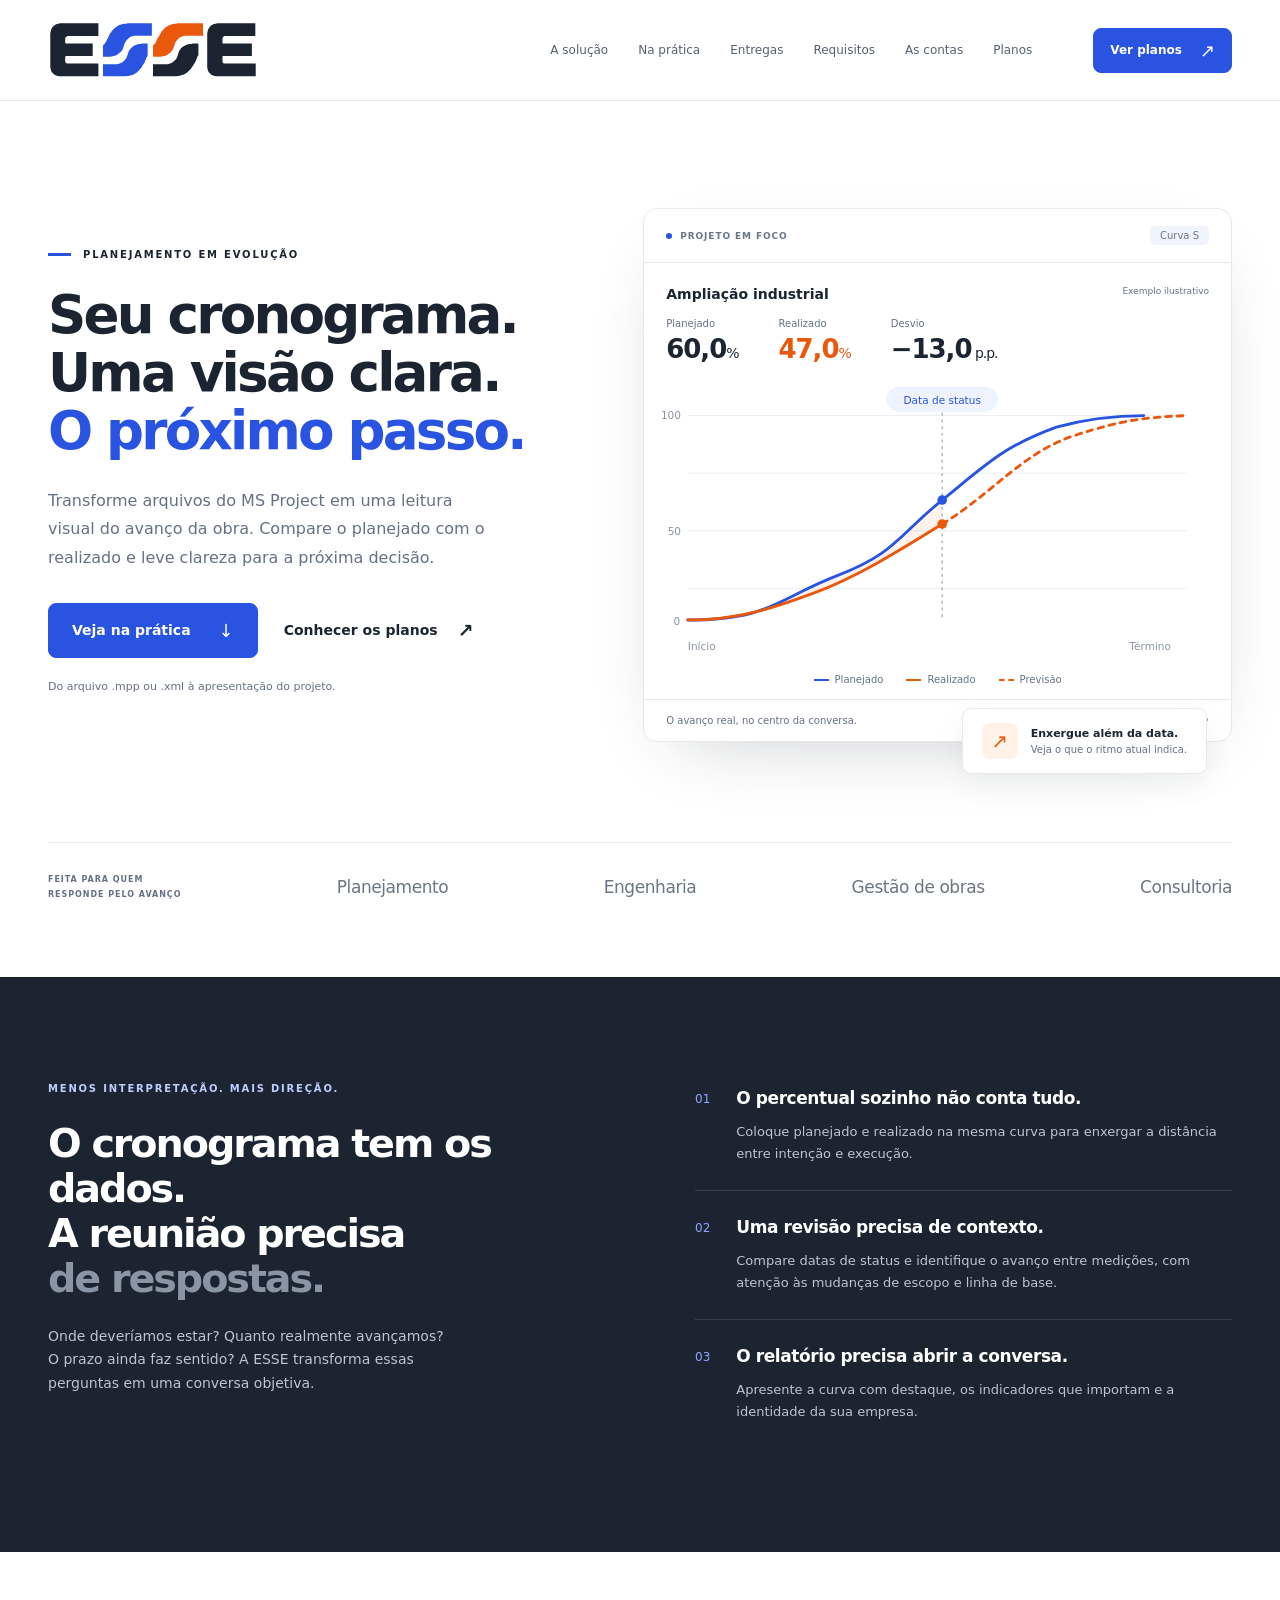
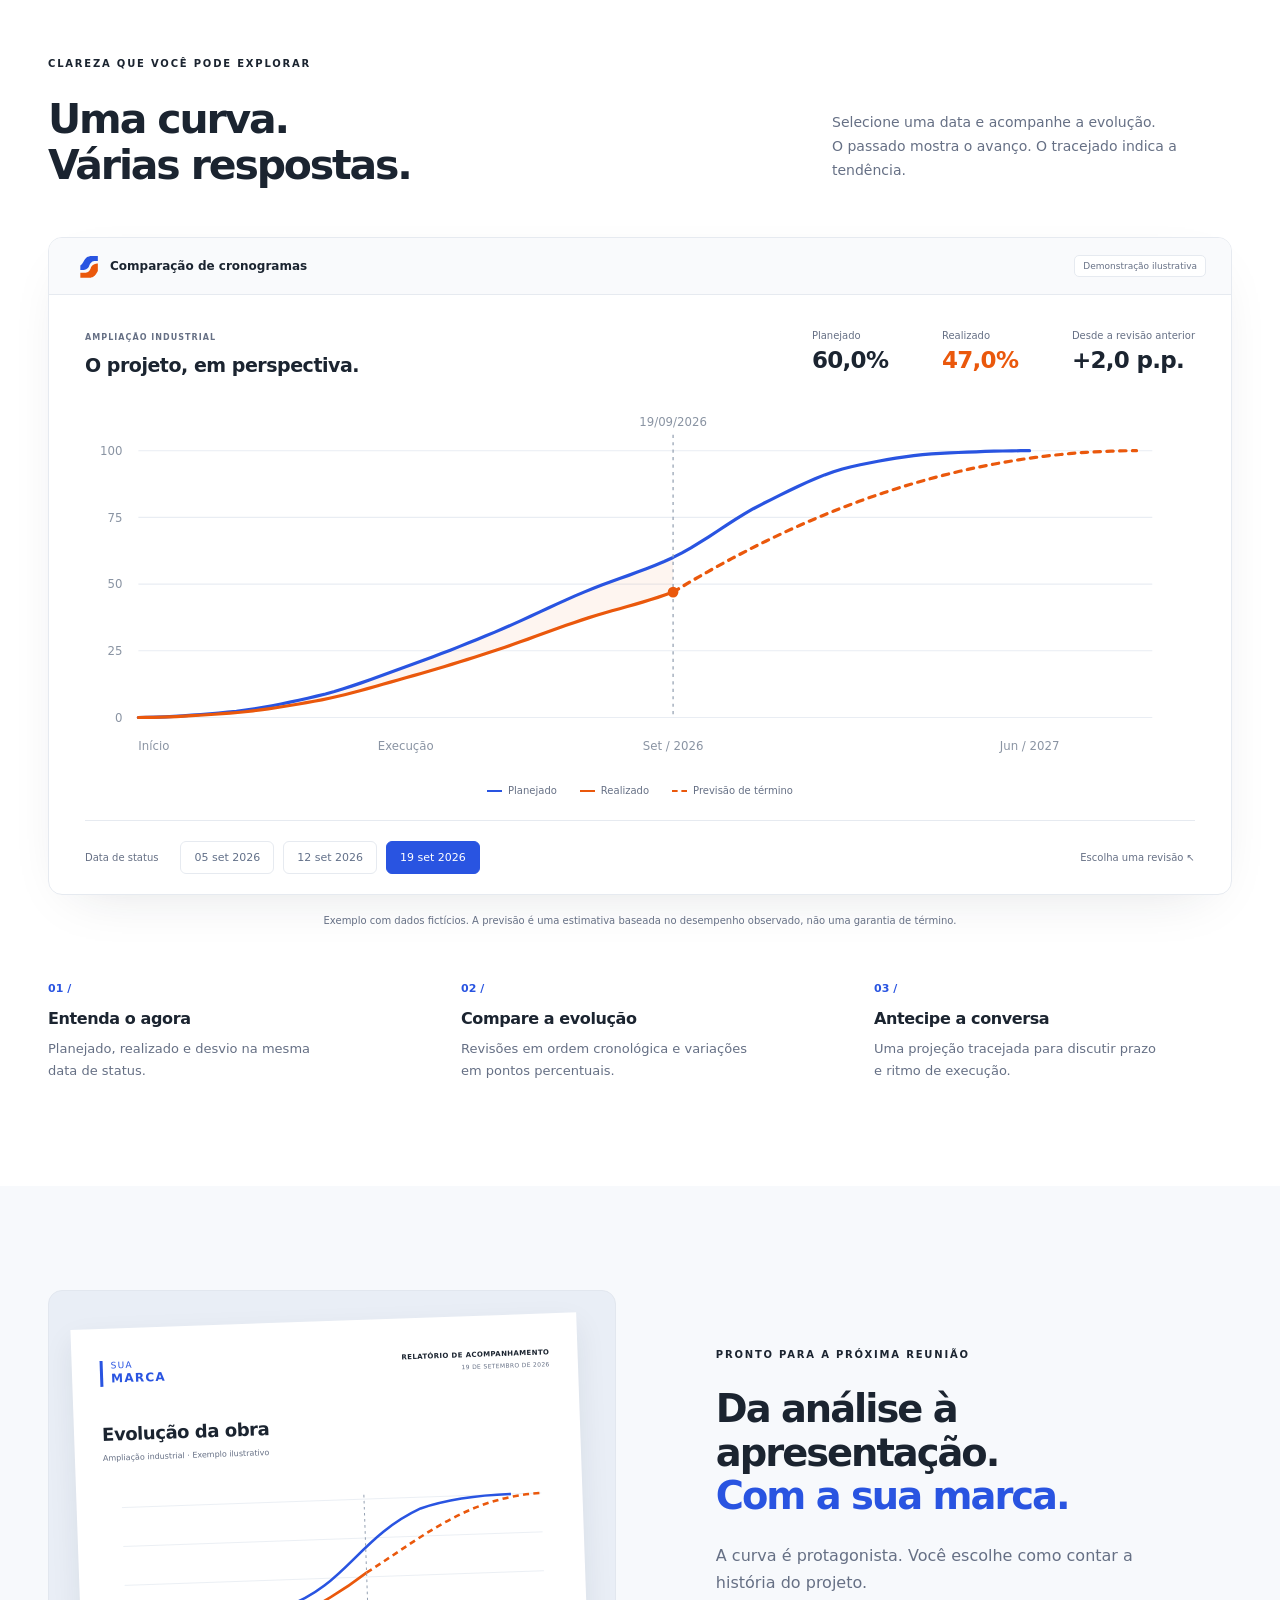
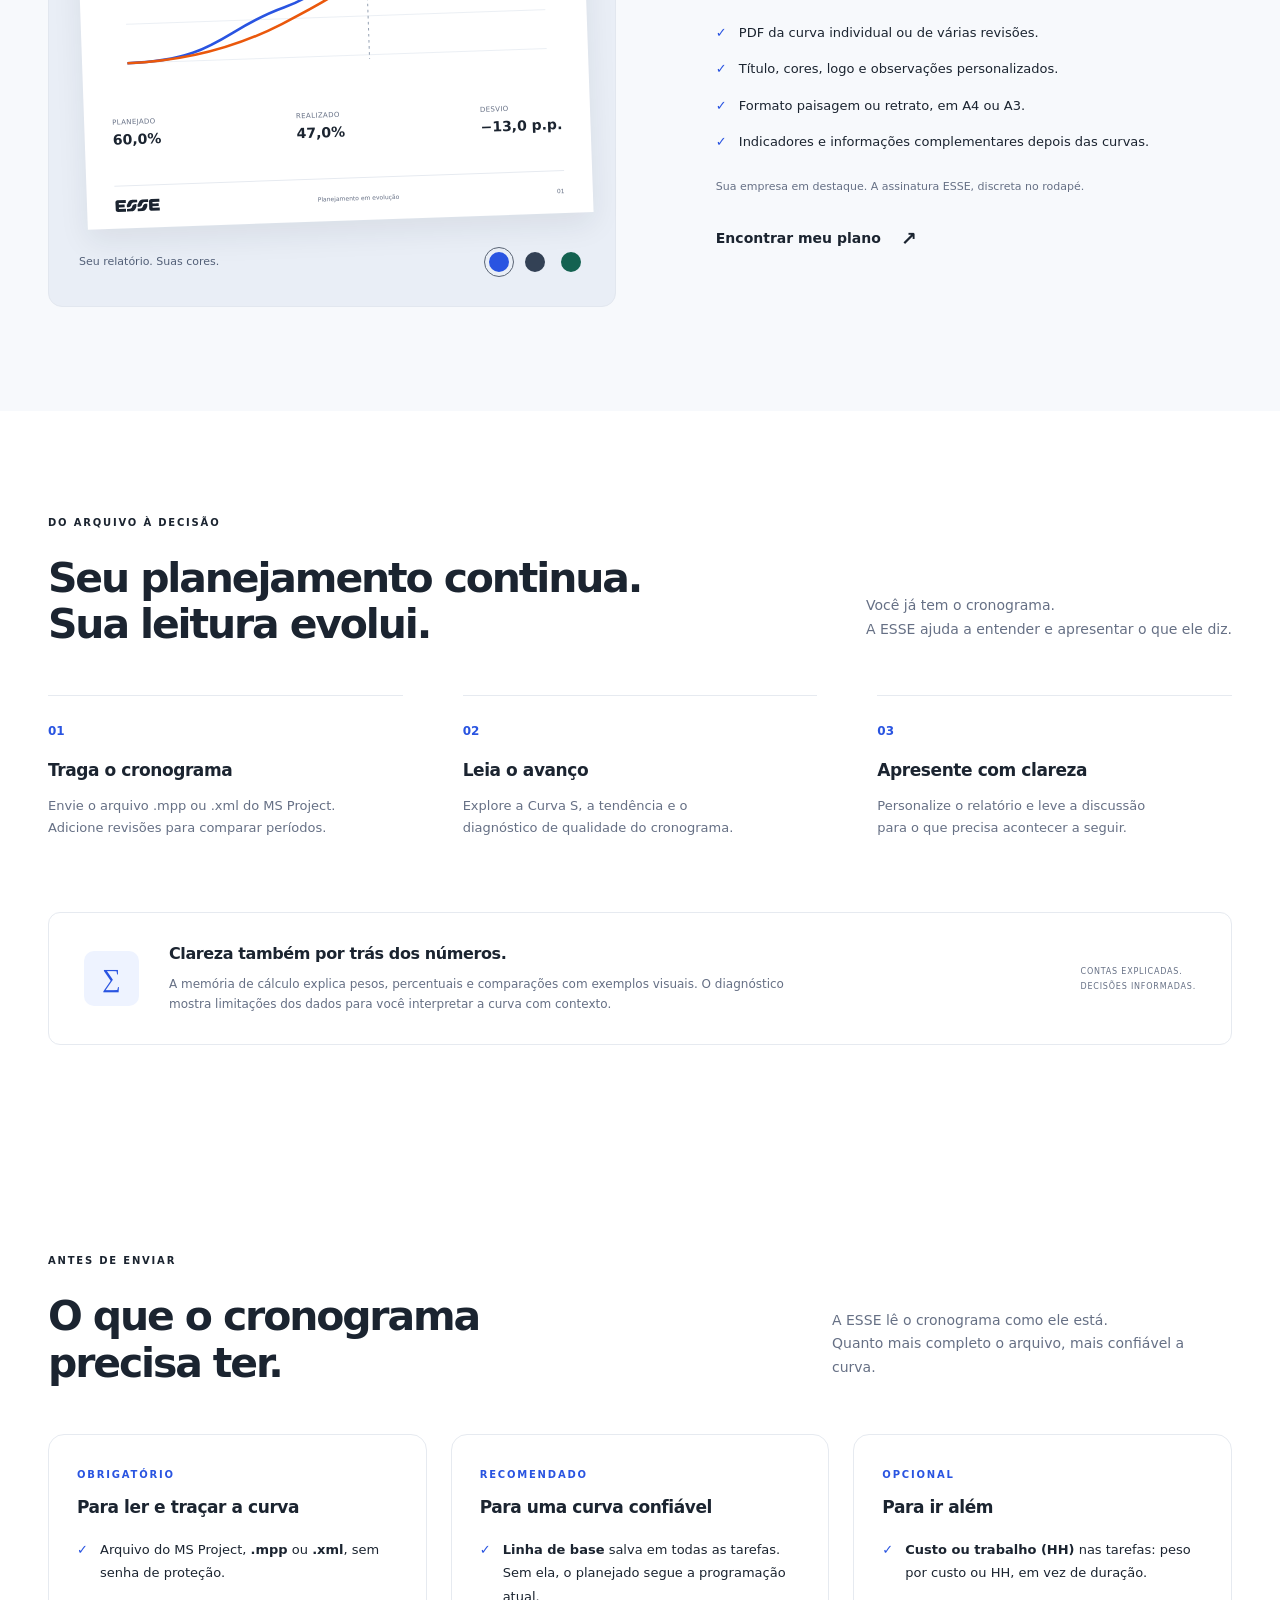
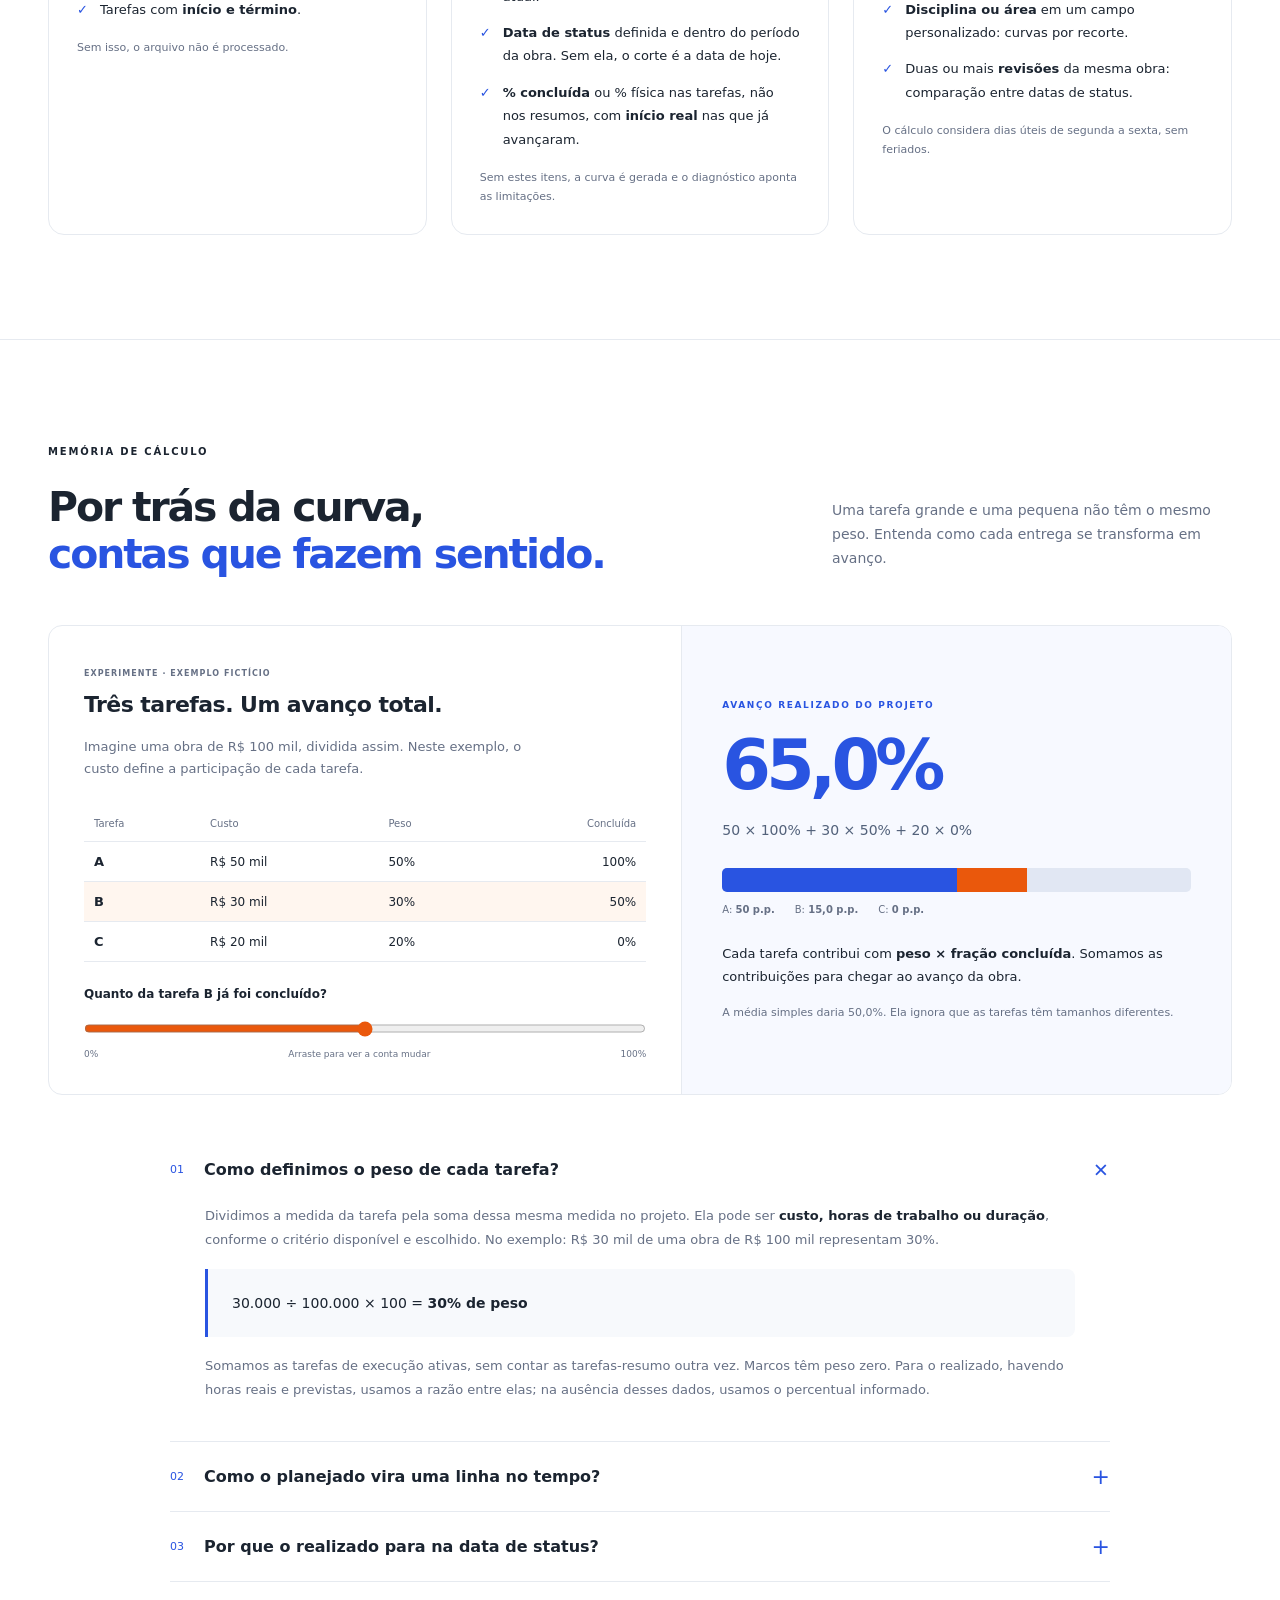
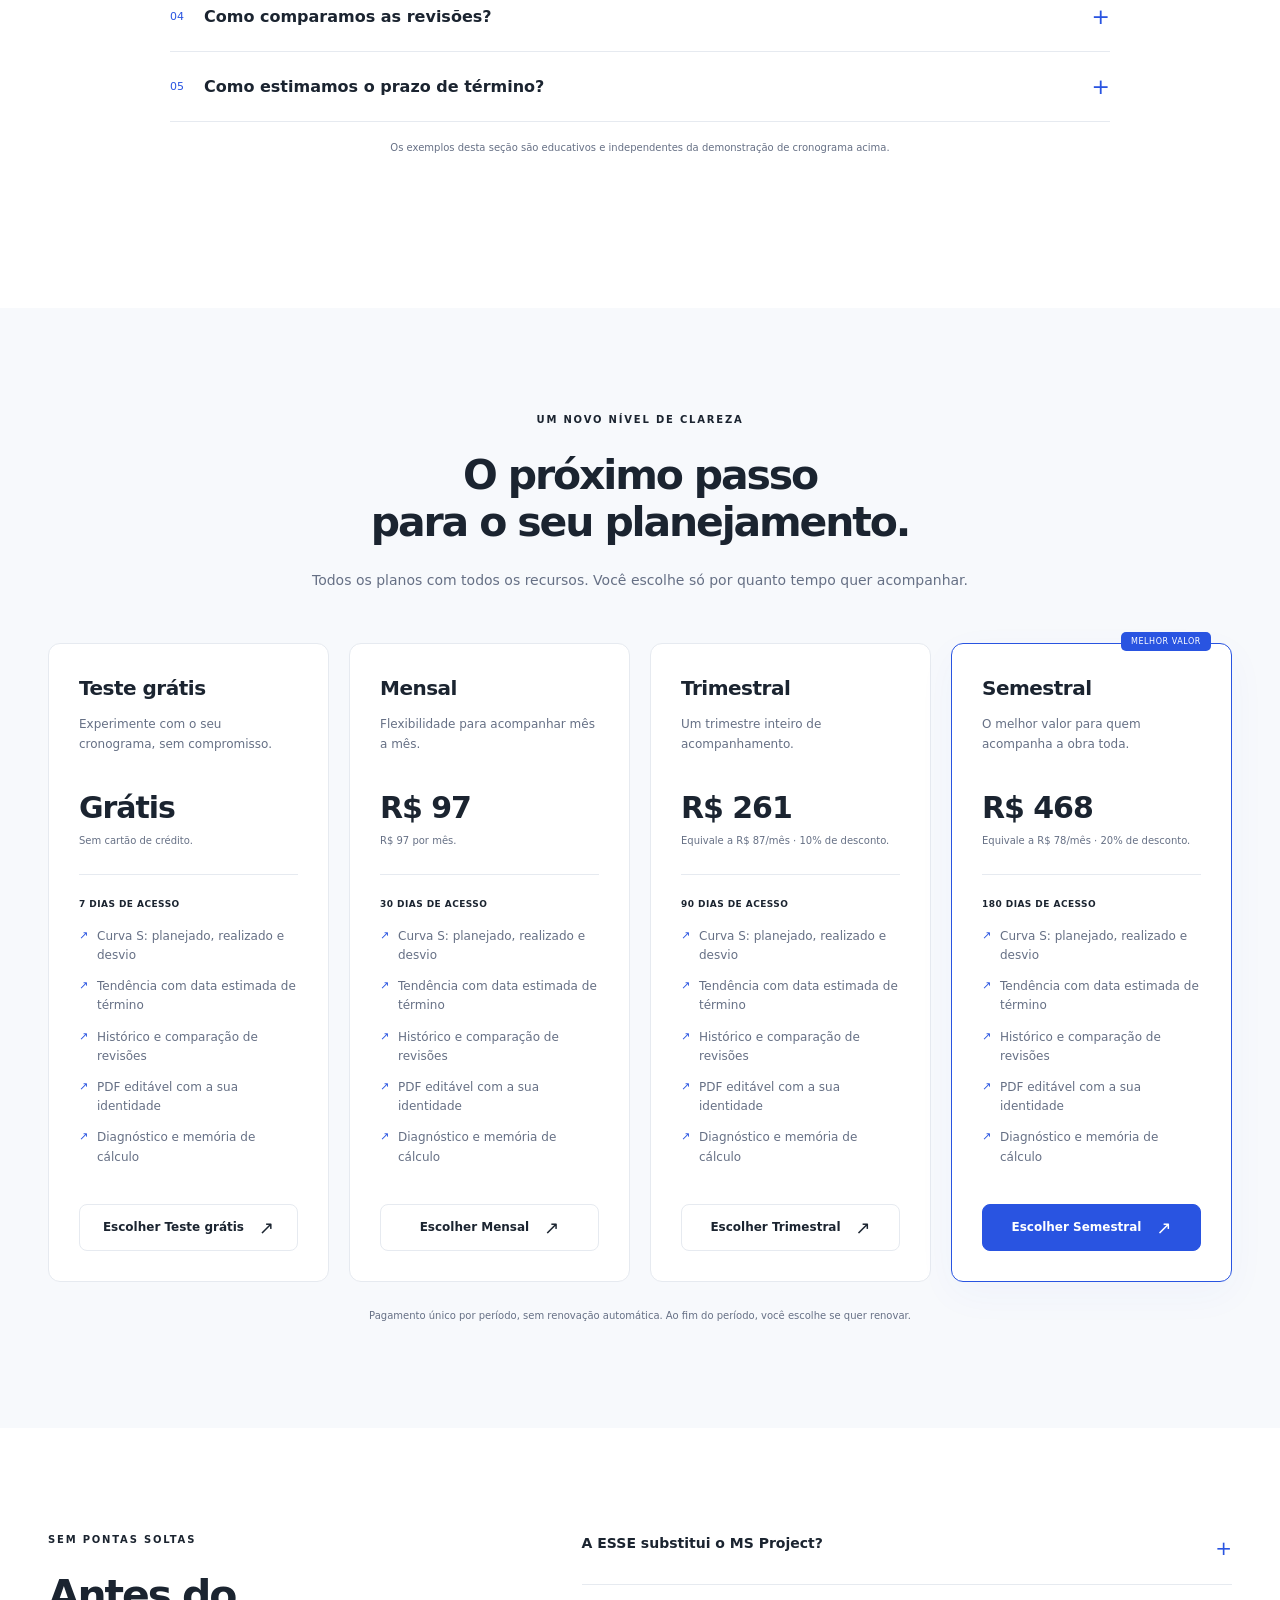
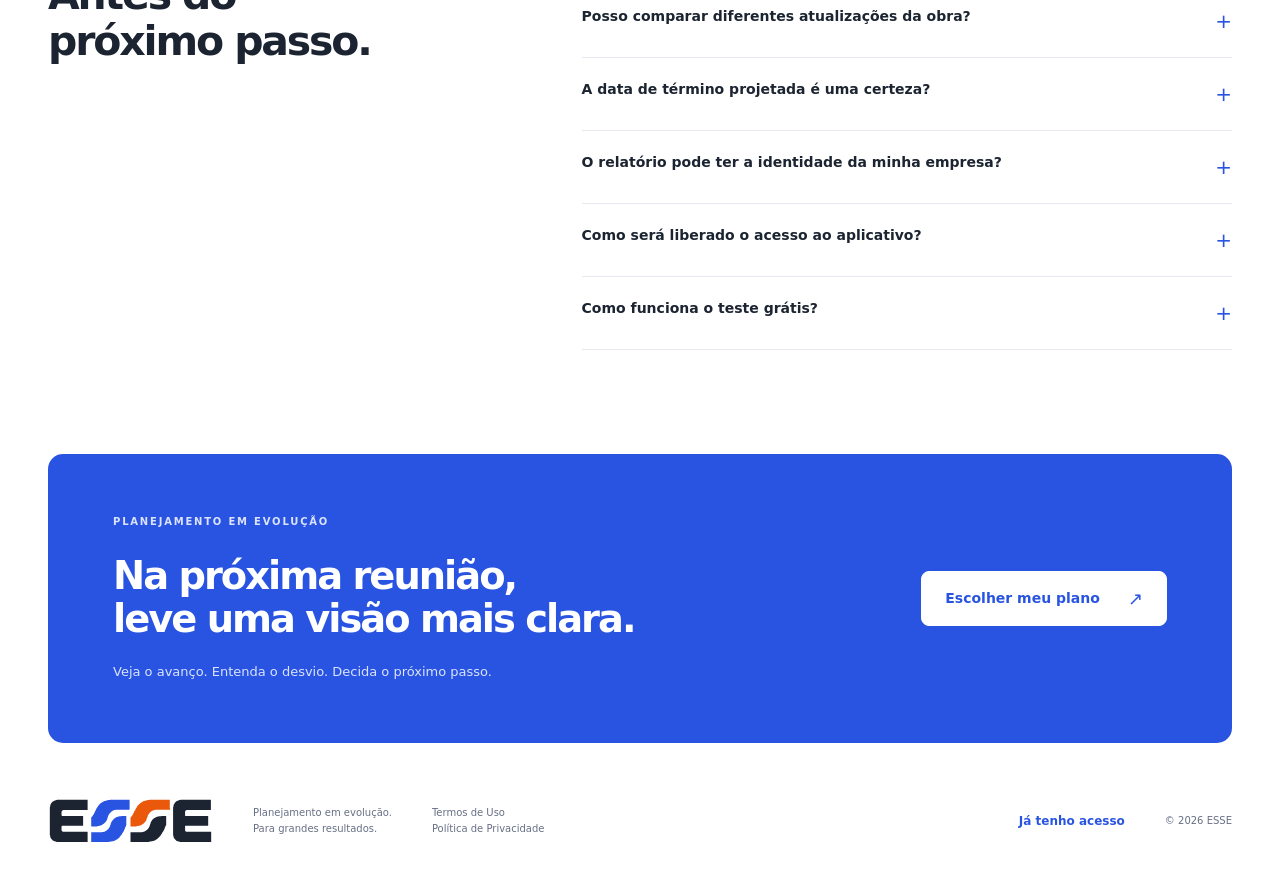
==== commit 164c962f: "feat: publica planos teste, mensal, trimestral e semestral Co-Authored-By: Claude Opus 5.5 <noreply@" ====
--- a/index.html
+++ b/index.html
@@ -144,10 +144,10 @@
   </section>
 
   <section id="planos" class="plans-section section-pad">
-    <div class="wrap"><div class="plans-heading"><p class="eyebrow">UM NOVO NÍVEL DE CLAREZA</p><h2>O próximo passo<br>para o seu planejamento.</h2><p>Estamos preparando opções para diferentes rotinas de acompanhamento.</p></div>
+    <div class="wrap"><div class="plans-heading"><p class="eyebrow">UM NOVO NÍVEL DE CLAREZA</p><h2>O próximo passo<br>para o seu planejamento.</h2><p>Todos os planos com todos os recursos. Você escolhe só por quanto tempo quer acompanhar.</p></div>
     <div id="plan-cards" class="plan-cards"></div>
-    <noscript><p class="plan-notice">Planos Essencial, Profissional e Empresa em preparação. Valores ainda não divulgados.</p></noscript>
-    <p class="plan-notice">Planos em preparação. Nomes, recursos por plano e condições comerciais serão confirmados antes da contratação.</p></div>
+    <noscript><p class="plan-notice">Teste grátis de 7 dias sem cartão. Mensal R$ 97, trimestral R$ 261 e semestral R$ 468.</p></noscript>
+    <p class="plan-notice">Pagamento único por período, sem renovação automática. Ao fim do período, você escolhe se quer renovar.</p></div>
   </section>
 
   <section class="wrap faq-section section-pad"><div><p class="eyebrow">SEM PONTAS SOLTAS</p><h2>Antes do<br>próximo passo.</h2></div><div class="faq-list">
@@ -156,7 +156,7 @@
     <details><summary>A data de término projetada é uma certeza?<span aria-hidden="true">+</span></summary><p>É uma estimativa. Ela usa o ritmo medido entre revisões compatíveis ou o índice de desempenho quando não há medições suficientes. Mudanças no ritmo, escopo ou condições de execução podem alterar a projeção.</p></details>
     <details><summary>O relatório pode ter a identidade da minha empresa?<span aria-hidden="true">+</span></summary><p>Sim. Você escolhe título, cores das curvas, logo, formato e comentários. A ESSE mantém uma assinatura discreta, com opção monocromática.</p></details>
     <details><summary>Como será liberado o acesso ao aplicativo?<span aria-hidden="true">+</span></summary><p>Após a confirmação da compra, você recebe por e-mail uma chave de acesso individual e o link do aplicativo. A chave é pessoal. A contratação ainda está em preparação.</p></details>
-    <details><summary>Os planos já têm preços definidos?<span aria-hidden="true">+</span></summary><p>Ainda não. Os valores e as condições de cada plano serão apresentados quando a oferta comercial estiver definida.</p></details>
+    <details><summary>Como funciona o teste grátis?<span aria-hidden="true">+</span></summary><p>Você recebe uma chave de acesso válida por 7 dias, sem cartão de crédito. Todos os recursos ficam liberados. Depois, escolha o plano mensal, trimestral ou semestral.</p></details>
   </div></section>
 
   <section class="closing wrap"><div><p class="eyebrow">PLANEJAMENTO EM EVOLUÇÃO</p><h2>Na próxima reunião,<br>leve uma visão mais clara.</h2><p>Veja o avanço. Entenda o desvio. Decida o próximo passo.</p></div><a href="#planos" class="button button-white">Escolher meu plano <span aria-hidden="true">↗</span></a></section>
--- a/styles.css
+++ b/styles.css
@@ -4,10 +4,10 @@
 .hero{display:grid;grid-template-columns:1fr 1.1fr;gap:60px;align-items:center;padding-top:100px;padding-bottom:100px}.hero .eyebrow{display:flex;align-items:center;gap:12px}.little-line{width:23px;height:3px;background:var(--blue)}h1{font-size:clamp(2.8rem,4.15vw,4.05rem);line-height:1.09;margin-bottom:26px}.lead{font-size:16px;line-height:1.8;color:var(--muted);max-width:450px;margin-bottom:30px}.hero-footnote{font-size:11px;color:var(--muted);margin:20px 0 0}.hero-visual{position:relative;border:1px solid var(--border);border-radius:14px;box-shadow:0 24px 75px -40px #1b243054;background:#fff;margin-top:7px}.visual-top{border-bottom:1px solid var(--border);padding:17px 22px;display:flex;gap:8px;align-items:center;font-size:9px;letter-spacing:.1em;font-weight:650;color:#68768a}.project-dot{width:6px;height:6px;border-radius:100%;background:var(--blue)}.live-label{margin-left:auto;font-size:10px;font-weight:400;letter-spacing:0;background:#f1f4fa;padding:4px 10px;border-radius:5px}.visual-title{display:flex;justify-content:space-between;padding:23px 22px 16px;font-weight:650;font-size:14px}.visual-title small{font-size:9px;font-weight:400;color:var(--muted)}.hero-kpis{display:flex;padding:0 22px;gap:40px}.hero-kpis span{font-size:10px;display:block;color:var(--muted);margin-bottom:5px}.hero-kpis b{font-weight:600;font-size:26px;letter-spacing:-.04em}.hero-kpis small{font-size:14px;font-weight:450}.hero-chart{width:100%;display:block;padding:18px 15px 0}.chart-grid path,.chart-grid line{stroke:#e9edf3;fill:none}.chart-labels{font-size:11px;fill:#8a94a3}.planned-stroke,.actual-stroke,.forecast-stroke{fill:none;stroke-width:3;stroke-linecap:round;stroke-linejoin:round}.planned-stroke{stroke:var(--blue)}.actual-stroke,.forecast-stroke{stroke:var(--orange)}.forecast-stroke{stroke-dasharray:6 6}.status-stroke{stroke:#97a3b4;stroke-width:1.2;stroke-dasharray:3 4}.chart-legend{display:flex;gap:23px;justify-content:center;font-size:10px;color:var(--muted);padding:14px}.chart-legend span{display:inline-flex;align-items:center;gap:6px}.chart-legend span:before{content:"";width:15px;border-top:2px solid var(--blue)}.chart-legend .legend-actual:before{border-color:var(--orange)}.chart-legend .legend-forecast:before{border-top:2px dashed var(--orange)}.visual-bottom{border-top:1px solid var(--border);padding:15px 22px;font-size:10px;display:flex;justify-content:space-between;color:var(--muted)}.visual-bottom>span:last-child{color:var(--blue)}.floating-note{position:absolute;bottom:-33px;right:24px;display:flex;gap:13px;align-items:center;background:#fff;border:1px solid var(--border);box-shadow:0 10px 30px #1b24300d;border-radius:9px;padding:14px 19px}.note-icon{background:#fff2e9;color:var(--orange);border-radius:7px;font-size:20px;display:grid;place-items:center;width:36px;height:36px}.floating-note strong,.floating-note div span{display:block;font-size:11px}.floating-note div span{color:var(--muted);font-size:10px;margin-top:4px}.audience{display:flex;align-items:center;justify-content:space-between;gap:30px;padding-block:30px;border-top:1px solid var(--border);margin-bottom:45px}.audience>span{font-size:8px;line-height:1.8;letter-spacing:.12em;color:var(--muted);font-weight:650}.audience p{margin:0;color:#6c7583;font-size:17px;letter-spacing:-.025em;font-weight:500}
 .problem-section{background:var(--ink);color:#fff}.problem-grid{display:grid;grid-template-columns:1fr 1fr;gap:110px}.problem-section .eyebrow{color:#c0cdff}.problem-section h2{font-size:clamp(2.2rem,3.1vw,3rem)}.problem-section .section-intro{color:#bdc5d0;font-size:14px;max-width:410px}.problem-section .muted{color:#8995a5}.questions article{display:flex;gap:26px;border-bottom:1px solid #ffffff21;padding:25px 0}.questions article:first-child{padding-top:6px}.questions article:last-child{border-bottom:0}.number{font-size:12px;color:#8ca6ff;padding-top:5px;font-variant-numeric:tabular-nums}.questions h3{font-size:17px;margin-bottom:10px}.questions p{font-size:13px;color:#bdc5d0;margin-bottom:0}.section-heading{display:flex;justify-content:space-between;align-items:end;gap:60px;margin-bottom:48px}.section-heading h2{margin:0}.section-heading>p{color:var(--muted);font-size:14px;max-width:400px;margin:0 0 6px}.demo-window{border:1px solid var(--border);border-radius:14px;overflow:hidden;box-shadow:0 18px 55px -28px #1b24302b}.demo-toolbar{background:#f9fafc;border-bottom:1px solid var(--border);padding:16px 25px;display:flex;align-items:center;justify-content:space-between;gap:15px}.demo-toolbar>div{display:flex;align-items:center;gap:12px;font-size:12px;font-weight:600}.pill{font-size:9px;color:var(--muted);padding:5px 8px;border:1px solid var(--border);border-radius:5px;background:white}.demo-body{padding:30px 36px 0}.demo-info{display:flex;justify-content:space-between;align-items:center;gap:20px;margin-bottom:30px}.overline{font-size:8px;letter-spacing:.13em;color:var(--muted);font-weight:600}.demo-info h3{font-size:19px;margin:8px 0 0}.demo-kpis{display:flex;gap:40px}.demo-kpis span{font-size:10px;display:block;color:var(--muted);margin-bottom:6px}.demo-kpis strong{font-size:23px;font-weight:600;letter-spacing:-.03em;display:block;min-width:90px}#demo-chart{display:block;width:100%;height:auto}#demo-area{fill:#ea580c;fill-opacity:.06}.timeline{border-top:1px solid var(--border);padding:20px 0;display:flex;align-items:center;gap:22px;font-size:10px;color:var(--muted);margin-top:10px}.timeline>div{display:flex;gap:9px}.timeline button{border-radius:6px;background:#fff;color:#627089;border:1px solid var(--border);padding:9px 13px;font-size:11px;transition:background .2s,color .2s}.timeline button[aria-pressed=true]{background:var(--blue);border-color:var(--blue);color:white}.timeline button:hover{border-color:var(--blue)}.timeline-tip{margin-left:auto}.demo-disclaimer{font-size:10px;text-align:center;color:var(--muted);margin:17px 0 48px}.feature-notes{display:grid;grid-template-columns:repeat(3,1fr);gap:55px}.feature-icon{font-size:11px;color:var(--blue);font-weight:650}.feature-notes h3{font-size:16px;margin:12px 0 7px}.feature-notes p{color:var(--muted);font-size:13px;margin:0;max-width:290px}
 .deliver-section{background:var(--soft)}.deliver-grid{display:grid;grid-template-columns:1.1fr 1fr;gap:100px;align-items:center}.report-stage{padding:30px;background:#e9eef6;border:1px solid #e2e7ef;border-radius:14px}.report-sheet{--plan:var(--blue);--real:var(--orange);background:#fff;padding:32px 28px 15px;box-shadow:0 12px 30px #1b243014;transform:rotate(-2deg);transition:transform .2s}.report-stage:hover .report-sheet{transform:rotate(0deg)}.report-header{display:flex;justify-content:space-between;align-items:center;gap:20px;margin-bottom:35px}.client-logo{color:var(--plan);border-left:3px solid var(--plan);padding-left:8px;font-size:9px;letter-spacing:.14em;line-height:1.25}.client-logo b{font-size:12px}.report-header>span:last-child{font-size:7px;font-weight:600;text-align:right;line-height:1.8;letter-spacing:.05em}.report-header small{font-size:6px;color:var(--muted);font-weight:400}.report-sheet h3{font-size:18px;margin:0 0 5px}.report-sheet>p{font-size:8px;color:var(--muted);margin:0 0 25px}.report-sheet svg{width:100%}.report-plan{stroke:var(--plan);stroke-width:3;fill:none}.report-real,.report-forecast{stroke:var(--real);stroke-width:3;fill:none}.report-forecast{stroke-dasharray:7 5}.report-metrics{display:flex;justify-content:space-between;margin:25px 0 38px;font-size:7px;letter-spacing:.05em;color:var(--muted)}.report-metrics b{display:block;font-size:14px;font-weight:600;color:var(--ink);margin-top:5px;letter-spacing:0}.report-footer{display:flex;justify-content:space-between;align-items:center;border-top:1px solid var(--border);padding-top:12px;font-size:6px;color:var(--muted)}.report-footer img{width:45px}.report-controls{display:flex;align-items:center;justify-content:space-between;margin-top:27px;gap:15px}.report-controls>span{font-size:11px;color:#536078}.report-controls>div{display:flex;gap:8px}.swatch{width:28px;height:28px;border-radius:100%;border:4px solid #e9eef6;outline:1px solid transparent}.swatch[aria-pressed=true]{outline-color:#5b6575}.swatch-blue{background:var(--blue)}.swatch-graphite{background:#334155}.swatch-green{background:#146251}.deliver-copy h2{font-size:clamp(2.05rem,3vw,2.75rem)}.check-list{list-style:none;padding:0;margin:25px 0}.check-list li{font-size:13px;line-height:1.8;padding-left:23px;position:relative;margin-bottom:13px}.check-list li:before{content:"✓";position:absolute;left:0;color:var(--blue);font-weight:700}.small-note{font-size:11px;color:var(--muted);margin-bottom:30px}.steps{display:grid;grid-template-columns:repeat(3,1fr);gap:60px;list-style:none;padding:0;margin:0}.steps li{border-top:1px solid var(--border);padding-top:24px}.steps span{color:var(--blue);font-size:12px;font-weight:600}.steps h3{font-size:17px;margin:20px 0 12px}.steps p{color:var(--muted);font-size:13px;max-width:290px}.transparency{display:flex;align-items:center;gap:30px;border:1px solid var(--border);border-radius:12px;padding:30px 35px;margin-top:60px}.transparency-symbol{flex-shrink:0;display:grid;place-items:center;width:55px;height:55px;color:var(--blue);background:#eef3ff;border-radius:10px;font-size:26px;font-family:Georgia,serif}.transparency h3{font-size:16px;margin-bottom:8px}.transparency p{font-size:12px;color:var(--muted);margin:0;max-width:630px}.transparency-tag{font-size:8px;line-height:1.9;letter-spacing:.1em;color:var(--muted);margin-left:auto;flex-shrink:0}
-.plans-section{background:var(--soft)}.plans-heading{text-align:center;max-width:670px;margin:0 auto 50px}.plans-heading>p:last-child{font-size:14px;color:var(--muted)}.plan-cards{display:grid;grid-template-columns:repeat(3,1fr);gap:20px}.plan{display:flex;flex-direction:column;border:1px solid var(--border);border-radius:12px;background:#fff;padding:30px;position:relative}.plan.featured{border:1.5px solid var(--blue);box-shadow:0 12px 40px #2954e10a}.plan-badge{position:absolute;right:20px;top:-12px;background:var(--blue);border-radius:5px;padding:5px 10px;font-size:8px;letter-spacing:.07em;color:white}.plan h3{font-size:20px;margin:0 0 12px}.plan-description{font-size:12px;color:var(--muted);min-height:46px;margin-bottom:28px}.plan-price{font-size:30px;font-weight:600;letter-spacing:-.035em;margin:0;line-height:1.3}.plan-price-note{font-size:10px;color:var(--muted);margin:5px 0 25px}.plan .button{width:100%;background:white;color:var(--ink);border-color:var(--border);font-size:12px;padding:12px;margin-top:auto;gap:15px}.plan .button:hover{border-color:var(--blue);color:var(--blue)}.plan.featured .button{background:var(--blue);color:white;border-color:var(--blue)}.plan-focus{font-size:9px;font-weight:650;letter-spacing:.05em;border-top:1px solid var(--border);padding-top:22px;margin-bottom:15px}.plan ul{list-style:none;padding:0;margin:0 0 25px}.plan li{font-size:12px;color:var(--muted);padding-left:18px;position:relative;margin-bottom:12px;line-height:1.6}.plan li:before{content:"↗";position:absolute;left:0;color:var(--blue);font-size:11px}.plan-notice{font-size:10px;color:var(--muted);text-align:center;max-width:700px;margin:25px auto 0}.faq-section{display:grid;grid-template-columns:.8fr 1.2fr;gap:100px}.faq-list details{border-bottom:1px solid var(--border);padding:20px 0}.faq-list details:first-child{padding-top:0}.faq-list summary{cursor:pointer;list-style:none;display:flex;justify-content:space-between;gap:25px;font-size:14px;font-weight:550;line-height:1.6}.faq-list summary::-webkit-details-marker{display:none}.faq-list summary span{color:var(--blue);font-size:20px;font-weight:400}.faq-list details[open] summary span{transform:rotate(45deg)}.faq-list details p{font-size:13px;color:var(--muted);margin:17px 30px 0 0}.closing{border-radius:15px;background:var(--blue);color:#fff;padding:60px 65px;display:flex;align-items:center;justify-content:space-between;gap:30px;margin-bottom:55px}.closing .eyebrow{color:#dbe3ff}.closing h2{font-size:clamp(2rem,3vw,2.8rem);margin-bottom:20px}.closing p:last-child{color:#dbe3ff;font-size:13px;margin:0}.button-white{background:white;color:var(--blue);border-color:white}.button-white:hover{background:#eef3ff}.site-footer{display:flex;align-items:center;gap:40px;padding-block:0 40px}.site-footer p{font-size:10px;color:var(--muted);line-height:1.6;margin:0}.site-footer>span{margin-left:auto;color:var(--muted);font-size:10px}dialog{width:min(460px,calc(100% - 32px));padding:40px;border:1px solid var(--border);border-radius:14px;color:var(--ink);box-shadow:0 20px 100px #0003}dialog::backdrop{background:#1b243080}dialog h2{font-size:30px}dialog img{margin-bottom:30px}dialog p:not(.eyebrow){font-size:14px;color:var(--muted);margin-bottom:24px}dialog .eyebrow{font-size:8px}.close-dialog{position:absolute;top:12px;right:16px;background:none;font-size:27px;color:var(--muted);width:32px;height:32px}
+.plans-section{background:var(--soft)}.plans-heading{text-align:center;max-width:670px;margin:0 auto 50px}.plans-heading>p:last-child{font-size:14px;color:var(--muted)}.plan-cards{display:grid;grid-template-columns:repeat(4,1fr);gap:20px}.plan{display:flex;flex-direction:column;border:1px solid var(--border);border-radius:12px;background:#fff;padding:30px;position:relative}.plan.featured{border:1.5px solid var(--blue);box-shadow:0 12px 40px #2954e10a}.plan-badge{position:absolute;right:20px;top:-12px;background:var(--blue);border-radius:5px;padding:5px 10px;font-size:8px;letter-spacing:.07em;color:white}.plan h3{font-size:20px;margin:0 0 12px}.plan-description{font-size:12px;color:var(--muted);min-height:46px;margin-bottom:28px}.plan-price{font-size:30px;font-weight:600;letter-spacing:-.035em;margin:0;line-height:1.3}.plan-price-note{font-size:10px;color:var(--muted);margin:5px 0 25px}.plan .button{width:100%;background:white;color:var(--ink);border-color:var(--border);font-size:12px;padding:12px;margin-top:auto;gap:15px}.plan .button:hover{border-color:var(--blue);color:var(--blue)}.plan.featured .button{background:var(--blue);color:white;border-color:var(--blue)}.plan-focus{font-size:9px;font-weight:650;letter-spacing:.05em;border-top:1px solid var(--border);padding-top:22px;margin-bottom:15px}.plan ul{list-style:none;padding:0;margin:0 0 25px}.plan li{font-size:12px;color:var(--muted);padding-left:18px;position:relative;margin-bottom:12px;line-height:1.6}.plan li:before{content:"↗";position:absolute;left:0;color:var(--blue);font-size:11px}.plan-notice{font-size:10px;color:var(--muted);text-align:center;max-width:700px;margin:25px auto 0}.faq-section{display:grid;grid-template-columns:.8fr 1.2fr;gap:100px}.faq-list details{border-bottom:1px solid var(--border);padding:20px 0}.faq-list details:first-child{padding-top:0}.faq-list summary{cursor:pointer;list-style:none;display:flex;justify-content:space-between;gap:25px;font-size:14px;font-weight:550;line-height:1.6}.faq-list summary::-webkit-details-marker{display:none}.faq-list summary span{color:var(--blue);font-size:20px;font-weight:400}.faq-list details[open] summary span{transform:rotate(45deg)}.faq-list details p{font-size:13px;color:var(--muted);margin:17px 30px 0 0}.closing{border-radius:15px;background:var(--blue);color:#fff;padding:60px 65px;display:flex;align-items:center;justify-content:space-between;gap:30px;margin-bottom:55px}.closing .eyebrow{color:#dbe3ff}.closing h2{font-size:clamp(2rem,3vw,2.8rem);margin-bottom:20px}.closing p:last-child{color:#dbe3ff;font-size:13px;margin:0}.button-white{background:white;color:var(--blue);border-color:white}.button-white:hover{background:#eef3ff}.site-footer{display:flex;align-items:center;gap:40px;padding-block:0 40px}.site-footer p{font-size:10px;color:var(--muted);line-height:1.6;margin:0}.site-footer>span{margin-left:auto;color:var(--muted);font-size:10px}dialog{width:min(460px,calc(100% - 32px));padding:40px;border:1px solid var(--border);border-radius:14px;color:var(--ink);box-shadow:0 20px 100px #0003}dialog::backdrop{background:#1b243080}dialog h2{font-size:30px}dialog img{margin-bottom:30px}dialog p:not(.eyebrow){font-size:14px;color:var(--muted);margin-bottom:24px}dialog .eyebrow{font-size:8px}.close-dialog{position:absolute;top:12px;right:16px;background:none;font-size:27px;color:var(--muted);width:32px;height:32px}
 @media(min-width:1600px){.hero{padding-block:120px}.hero-visual{margin-top:0}}
 @media(max-width:1100px){.wrap{width:calc(100% - 64px)}.hero{gap:35px;padding-block:70px 90px}.hero h1{font-size:44px}.lead{font-size:14px}.hero-kpis{gap:30px}.hero-kpis b{font-size:23px}.visual-title{font-size:12px}.visual-title small{font-size:8px}.problem-grid{gap:65px}.deliver-grid{gap:55px}.demo-kpis{gap:25px}.demo-info h3{font-size:17px}.demo-kpis strong{font-size:21px}.transparency-tag{display:none}.plan{padding:25px}.faq-section{gap:55px}nav{gap:22px;margin-right:5px}}
-@media(max-width:850px){.nav-row{min-height:75px;gap:22px}nav{gap:18px}.nav-row>.button{font-size:11px;padding:10px 12px;gap:12px}.brand img{width:110px}.hero{grid-template-columns:1fr;gap:55px;padding-top:65px;padding-bottom:70px}.hero-copy{text-align:center}.hero .eyebrow,.hero .actions{justify-content:center}.hero h1{font-size:60px}.lead{max-width:520px;margin-inline:auto;font-size:16px}.hero-visual{width:min(650px,100%);margin-inline:auto}.hero-chart{max-height:310px}.hero-kpis b{font-size:28px}.hero-kpis{gap:60px}.visual-title{font-size:15px}.visual-title small{font-size:10px}.audience{flex-wrap:wrap;justify-content:center;margin-bottom:20px;gap:20px 35px}.audience>span{flex:0 0 100%;text-align:center}.audience>span br{display:none}.audience p{font-size:14px}.section-pad{padding-block:75px}.problem-grid{grid-template-columns:1fr;gap:35px}.problem-section h2 br:nth-child(2){display:none}.problem-section .section-intro{max-width:600px}.questions{display:grid;grid-template-columns:repeat(3,1fr);gap:24px}.questions article{display:block;border-bottom:0;border-top:1px solid #ffffff21;padding-top:20px!important}.questions h3{font-size:15px;margin-top:14px}.questions p{font-size:12px}.section-heading{gap:35px}.section-heading>p{font-size:12px;max-width:270px}.demo-info{display:block}.demo-info h3{margin-bottom:25px}.demo-kpis{justify-content:space-between;gap:18px}.timeline-tip{display:none}.demo-body{padding:25px 22px 0}.feature-notes{gap:30px}.deliver-grid{grid-template-columns:1fr;gap:50px}.report-stage{max-width:560px;width:100%;margin-inline:auto;order:2}.deliver-copy{max-width:580px}.steps{gap:30px}.transparency{padding:25px;gap:20px}.plan-cards{gap:12px}.plan{padding:22px 18px}.plan h3{font-size:18px}.plan-price{font-size:25px}.faq-section{grid-template-columns:1fr;gap:30px}.closing{padding:40px}.closing h2{font-size:33px}.closing .button{font-size:12px;gap:16px;padding:14px 17px}}
+@media(max-width:850px){.nav-row{min-height:75px;gap:22px}nav{gap:18px}.nav-row>.button{font-size:11px;padding:10px 12px;gap:12px}.brand img{width:110px}.hero{grid-template-columns:1fr;gap:55px;padding-top:65px;padding-bottom:70px}.hero-copy{text-align:center}.hero .eyebrow,.hero .actions{justify-content:center}.hero h1{font-size:60px}.lead{max-width:520px;margin-inline:auto;font-size:16px}.hero-visual{width:min(650px,100%);margin-inline:auto}.hero-chart{max-height:310px}.hero-kpis b{font-size:28px}.hero-kpis{gap:60px}.visual-title{font-size:15px}.visual-title small{font-size:10px}.audience{flex-wrap:wrap;justify-content:center;margin-bottom:20px;gap:20px 35px}.audience>span{flex:0 0 100%;text-align:center}.audience>span br{display:none}.audience p{font-size:14px}.section-pad{padding-block:75px}.problem-grid{grid-template-columns:1fr;gap:35px}.problem-section h2 br:nth-child(2){display:none}.problem-section .section-intro{max-width:600px}.questions{display:grid;grid-template-columns:repeat(3,1fr);gap:24px}.questions article{display:block;border-bottom:0;border-top:1px solid #ffffff21;padding-top:20px!important}.questions h3{font-size:15px;margin-top:14px}.questions p{font-size:12px}.section-heading{gap:35px}.section-heading>p{font-size:12px;max-width:270px}.demo-info{display:block}.demo-info h3{margin-bottom:25px}.demo-kpis{justify-content:space-between;gap:18px}.timeline-tip{display:none}.demo-body{padding:25px 22px 0}.feature-notes{gap:30px}.deliver-grid{grid-template-columns:1fr;gap:50px}.report-stage{max-width:560px;width:100%;margin-inline:auto;order:2}.deliver-copy{max-width:580px}.steps{gap:30px}.transparency{padding:25px;gap:20px}.plan-cards{grid-template-columns:repeat(2,1fr);gap:12px}.plan{padding:22px 18px}.plan h3{font-size:18px}.plan-price{font-size:25px}.faq-section{grid-template-columns:1fr;gap:30px}.closing{padding:40px}.closing h2{font-size:33px}.closing .button{font-size:12px;gap:16px;padding:14px 17px}}
 @media(max-width:600px){html{scroll-padding-top:90px}.wrap{width:calc(100% - 40px)}.section-pad{padding-block:60px}.nav-row{min-height:70px;gap:14px}.brand img{width:98px}.menu-toggle{display:flex;flex-direction:column;justify-content:center;gap:5px;width:30px;height:36px;background:transparent;order:3;padding:5px}.menu-toggle span{display:block;width:20px;height:1.5px;background:var(--ink)}.nav-row>.button{font-size:10px;padding:9px 11px;gap:10px}.nav-row nav{display:none;position:absolute;top:70px;left:0;right:0;background:white;box-shadow:0 18px 25px #1b24300c;border-bottom:1px solid var(--border);margin:0;padding:20px;flex-direction:column;align-items:stretch;gap:0}.nav-row nav.is-open{display:flex}.nav-row nav a{font-size:14px;padding:12px}.hero{padding-top:45px;gap:40px}.hero h1{font-size:clamp(36px,10vw,52px);margin-bottom:22px}.eyebrow{font-size:8px;letter-spacing:.14em;margin-bottom:21px}.hero .eyebrow{gap:9px}.little-line{width:16px}.lead{font-size:14px;line-height:1.75}.actions{gap:21px}.button{font-size:12px;padding:14px 17px;gap:18px}.text-link{font-size:12px;gap:12px}.hero-footnote{font-size:9px}.visual-top{padding:12px 15px;font-size:8px}.visual-title{font-size:12px;padding:18px 15px 14px;display:block}.visual-title small{font-size:8px;display:block;margin-top:5px}.hero-kpis{padding-inline:15px;gap:0;justify-content:space-between}.hero-kpis b{font-size:23px}.hero-kpis span{font-size:9px}.hero-kpis small{font-size:11px}.hero-chart{padding-inline:5px;padding-top:15px}.chart-legend{font-size:8px;gap:14px;padding:11px}.visual-bottom{padding:12px 15px;font-size:8px}.floating-note{padding:11px 13px;right:10px;bottom:-32px;gap:9px}.floating-note strong{font-size:10px}.floating-note div span{font-size:9px}.note-icon{width:30px;height:30px}.audience{padding-block:25px;gap:14px 23px}.audience p{font-size:12px}.questions{display:block}.questions article{display:flex;gap:20px;padding-block:23px}.questions h3{margin-top:0;font-size:16px}.questions p{font-size:13px}.questions article:last-child{padding-bottom:0}.section-heading{display:block;margin-bottom:30px}.section-heading>p{margin-top:22px;max-width:340px;font-size:13px}.demo-toolbar{padding:13px;align-items:start}.demo-toolbar>div{font-size:10px;gap:7px}.demo-toolbar>div img{width:20px;height:20px}.pill{font-size:7px;max-width:92px;text-align:center;padding:4px}.demo-body{padding:23px 13px 0}.demo-info{margin-bottom:18px}.demo-info h3{font-size:17px}.demo-kpis{gap:12px}.demo-kpis span{font-size:8px;max-width:86px;min-height:24px}.demo-kpis strong{font-size:18px;min-width:0}.demo-window #demo-chart{height:210px}.timeline{display:block;margin-top:0;padding:15px 0}.timeline>span:first-child{display:block;font-size:9px;margin-bottom:10px}.timeline>div{gap:7px;justify-content:space-between}.timeline button{padding:9px 7px;font-size:10px;flex:1}.demo-disclaimer{font-size:9px;margin-bottom:30px}.feature-notes{grid-template-columns:1fr;gap:24px}.feature-notes article{padding-left:37px;position:relative}.feature-icon{position:absolute;left:0;top:3px}.feature-notes h3{margin-top:0}.feature-notes p{max-width:100%}.report-stage{padding:25px 22px}.report-sheet{padding:22px 18px 12px}.report-header{margin-bottom:25px;gap:10px}.report-header>span:last-child{font-size:6px}.report-sheet h3{font-size:16px}.report-sheet>p{font-size:7px}.report-metrics{margin:20px 0 30px}.report-metrics b{font-size:12px}.report-footer{font-size:5px}.report-controls>span{font-size:10px}.swatch{width:26px;height:26px}.steps{grid-template-columns:1fr;gap:25px}.steps li{display:grid;grid-template-columns:30px 1fr;gap:0 17px;padding-top:20px}.steps li>span{grid-row:span 2;line-height:25px}.steps h3{margin:0 0 8px;font-size:16px}.steps p{margin:0;max-width:100%}.transparency{align-items:flex-start;gap:15px;padding:23px 18px;margin-top:40px}.transparency-symbol{width:35px;height:35px;font-size:20px;border-radius:7px}.transparency h3{font-size:14px}.transparency p{font-size:12px}.plan-cards{grid-template-columns:1fr;gap:23px;max-width:420px;margin:auto}.plan{padding:28px}.plan h3{font-size:22px}.plan-description{min-height:0;font-size:13px;max-width:280px}.plan-price{font-size:30px}.plan li{font-size:13px}.plan-focus{font-size:10px}.plan-badge{font-size:9px}.plans-heading{margin-bottom:35px}.plan-notice{font-size:9px}.faq-list summary{font-size:13px;gap:15px}.closing{padding:35px 25px;display:block;margin-bottom:35px}.closing h2{font-size:32px}.closing p:last-child{font-size:12px}.closing .button{margin-top:28px}.site-footer{gap:18px;flex-wrap:wrap;padding-bottom:25px}.site-footer img{width:90px}.site-footer p{font-size:9px}.site-footer>span{font-size:9px}.site-footer>a{flex-shrink:0}dialog{padding:32px 25px}}
 @media(prefers-reduced-motion:reduce){html{scroll-behavior:auto}*,*:before,*:after{animation:none!important;transition:none!important}}
 
